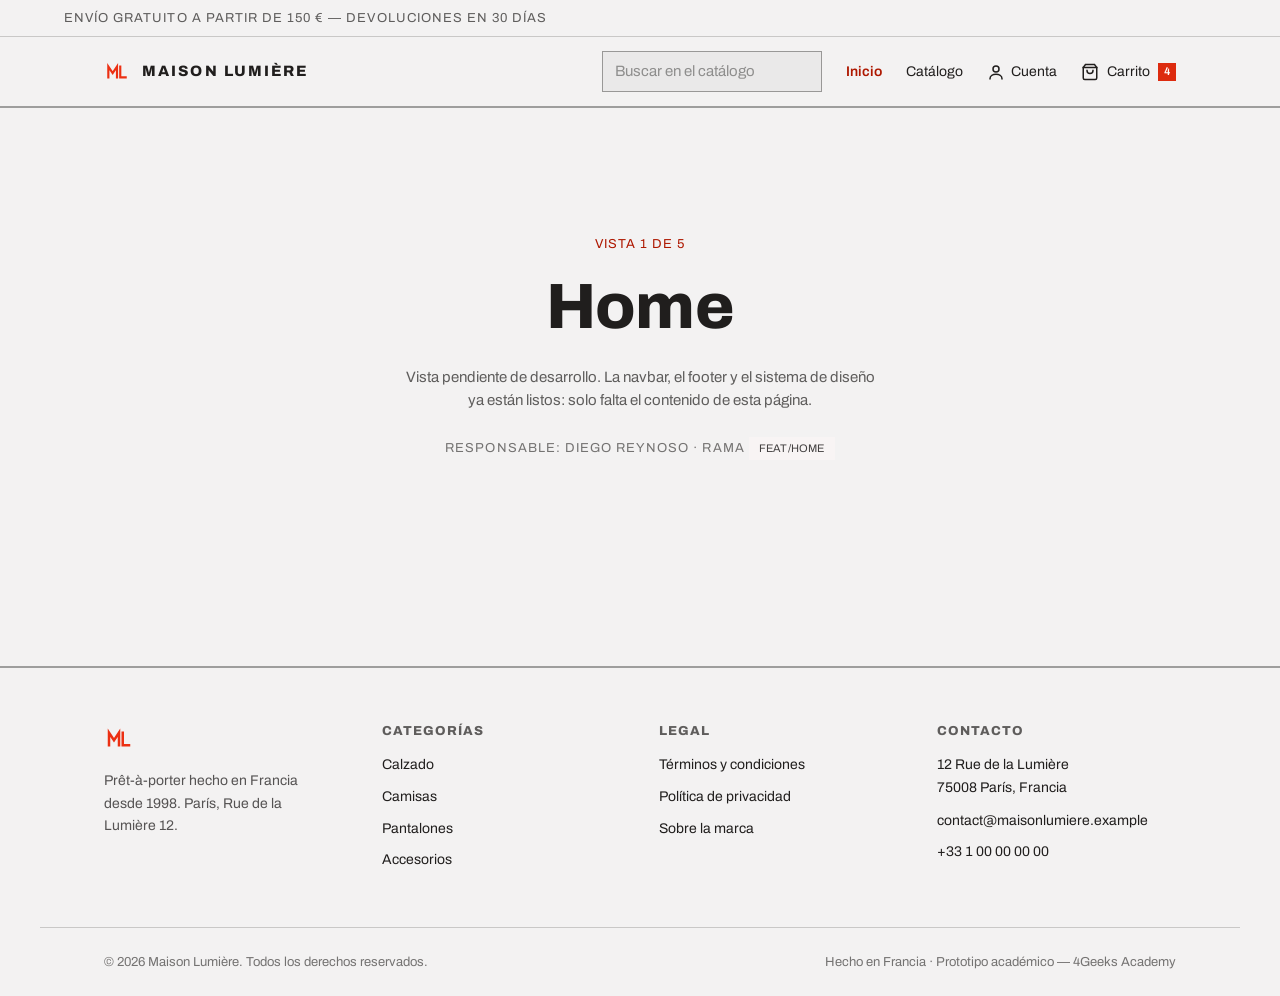
==== index.html @ 215769d7 "feat: estructura de las 5 vistas enlazadas entre si Crea index.html, catalogo.html, producto.html, c" ====
<!doctype html>
<!-- ════════════════════════════════════════════════════════════════════
     VISTA 1 de 5: HOME (index.html) · Maison Lumière
     ────────────────────────────────────────────────────────────────────

     ⚠ ESTADO: PENDIENTE DE CONSTRUIR.
     El <head>, la navbar y el footer ya están listos y son comunes a
     las 5 vistas. El <main> está vacío a propósito: ahí trabaja la
     persona responsable, en su propia rama. Dentro del <main> tienes
     la lista exacta de requisitos y las piezas del sistema de diseño.
     Lo que sigue aquí abajo es la REFERENCIA de lo que debe contener.
     ¿Qué es esta página?
     La portada de la tienda online. Es lo primero que ve el cliente.

     ¿Cómo está construida?
     Solo con HTML semántico y clases de Tailwind CSS (sin JavaScript
     ni frameworks, tal y como exige el encargo). Las clases tipo
     "bg-crudo" o "text-acento" son los colores de marca definidos en
     src/input.css; el resto son utilidades estándar de Tailwind.

     Estructura de la página (de arriba abajo):
       1. Navbar con logo, buscador y menú de cuenta  (requisito)
       2. Hero de campaña de la marca                 (requisito)
       3. Cifras de la maison (banda de confianza)
       4. Las 4 categorías de la tienda
       5. Lista horizontal "Nuevos lanzamientos"      (requisito)
       6. Lista horizontal "Más vendidos"             (requisito)
       7. Bloque editorial sobre el taller
       8. Suscripción a la newsletter
       9. Footer con categorías, legal y contacto     (requisito)

     Este archivo nace de fusionar los prototipos "maison-lumiere"
     (base técnica) y "maison-lumiere-v2" (diseño y fotos).
     ════════════════════════════════════════════════════════════════════ -->
<html lang="es">
<head>
  <meta charset="utf-8">
  <!-- Hace que la página se adapte al ancho de cada pantalla (móvil, tablet…) -->
  <meta name="viewport" content="width=device-width, initial-scale=1">

  <!-- SEO: título y descripción únicos de ESTA página. Es lo que Google
       muestra en sus resultados de búsqueda -->
  <title>Maison Lumière — Moda francesa: prêt-à-porter, calzado y accesorios</title>
  <meta name="description" content="Tienda de Maison Lumière, prêt-à-porter confeccionado en Francia desde 1998: calzado, camisas, pantalones y accesorios. Envío gratuito a partir de 150 €.">

  <!-- Icono de la pestaña del navegador y color de la interfaz en móvil -->
  <link rel="icon" href="assets/img/logo.svg" type="image/svg+xml">
  <meta name="theme-color" content="#f3f2f2">

  <!-- SEO social (Open Graph): cómo se ve la página al compartirla
       en redes sociales o aplicaciones de mensajería -->
  <meta property="og:type" content="website">
  <meta property="og:site_name" content="Maison Lumière">
  <meta property="og:title" content="Maison Lumière — Moda francesa hecha en París">
  <meta property="og:description" content="Prêt-à-porter confeccionado en Francia desde 1998. Calzado, camisas, pantalones y accesorios.">
  <meta property="og:image" content="https://maisonlumiere.example/assets/photos/hero.jpg">
  <meta property="og:locale" content="es_ES">

  <!-- Tipografía "Archivo" desde Google Fonts (la letra de la marca) -->
  <link rel="preconnect" href="https://fonts.googleapis.com">
  <link rel="preconnect" href="https://fonts.gstatic.com" crossorigin>
  <link href="https://fonts.googleapis.com/css2?family=Archivo:wght@400;600;800&display=swap" rel="stylesheet">

  <!-- Hoja de estilos compilada por Tailwind (se genera con build.sh) -->
  <link rel="stylesheet" href="css/styles.css">

  <!-- SEO: datos estructurados del sitio web. Le dicen a Google que
       este sitio tiene un buscador propio (el de la navbar) -->
  <script type="application/ld+json">
  {
    "@context": "https://schema.org",
    "@type": "WebSite",
    "name": "Maison Lumière",
    "url": "https://maisonlumiere.example/",
    "potentialAction": {
      "@type": "SearchAction",
      "target": "https://maisonlumiere.example/catalogo.html?q={search_term_string}",
      "query-input": "required name=search_term_string"
    }
  }
  </script>
</head>

<!-- flex + min-h-screen: si la página fuera corta, el footer se queda
     igualmente pegado abajo -->
<body class="flex min-h-screen flex-col">

<!-- BEGIN navbar (canónico) -->

<!-- Enlace de accesibilidad: invisible salvo que se navegue con la
     tecla Tab; permite saltar directo al contenido principal -->
<a href="#contenido"
   class="sr-only focus:not-sr-only focus:absolute focus:left-2 focus:top-2 focus:z-50 focus:bg-tinta focus:px-4 focus:py-2 focus:text-crudo">
  Saltar al contenido
</a>

<!-- Barra de promoción: mensaje comercial fijo en todas las vistas -->
<p class="border-b border-tinta/20 bg-crudo px-[clamp(20px,5vw,72px)] py-2 text-[13px] uppercase tracking-[0.08em] text-tinta/70">
  Envío gratuito a partir de 150 € — devoluciones en 30 días
</p>

<header class="border-b-2 border-tinta/40 bg-crudo">
  <div class="contenedor flex items-center gap-6 py-3.5">

    <!-- Logo: monograma ML dibujado en SVG + nombre de la marca.
         mr-auto empuja el resto de la barra hacia la derecha -->
    <a href="index.html" class="mr-auto flex items-center gap-3" aria-label="Maison Lumière, ir al inicio">
      <svg width="26" height="26" viewBox="0 0 48 48" aria-hidden="true" fill="none"
           stroke="var(--color-acento)" stroke-width="4" stroke-linecap="square" stroke-linejoin="miter">
        <path d="M8 34 L8 14 L16 26 L24 14 L24 34"/>
        <path d="M30 14 L30 34 L40 34"/>
      </svg>
      <span class="text-[15px] font-extrabold uppercase tracking-[0.14em]">Maison Lumière</span>
    </a>

    <!-- Buscador (visible solo en escritorio; en móvil va dentro del menú) -->
    <form role="search" action="catalogo.html" method="get" class="hidden lg:block">
      <label for="buscador" class="sr-only">Buscar productos</label>
      <input id="buscador" name="q" type="search" placeholder="Buscar en el catálogo" class="campo w-[220px] py-2">
    </form>

    <!-- Navegación principal + menú de cuenta (escritorio) -->
    <nav aria-label="Principal" class="hidden items-center gap-6 text-[14px] lg:flex">
      <a data-nav="inicio" aria-current="page" href="index.html" class="hover:text-acento">Inicio</a>
      <a data-nav="catalogo" href="catalogo.html" class="hover:text-acento">Catálogo</a>
      <a href="#" class="flex items-center gap-1.5 hover:text-acento" title="Tu cuenta (maqueta sin funcionalidad)">
        <svg width="18" height="18" viewBox="0 0 24 24" fill="none" stroke="currentColor" stroke-width="2"
             stroke-linecap="square" aria-hidden="true">
          <circle cx="12" cy="8" r="4"/><path d="M4 21c0-4 4-6 8-6s8 2 8 6"/>
        </svg>
        Cuenta
      </a>
    </nav>

    <!-- Carrito: visible SIEMPRE (móvil y escritorio), con contador
         de artículos. El "4" es el estado de ejemplo del prototipo:
         coincide con las unidades de la vista carrito.html -->
    <a data-nav="carrito" href="carrito.html" class="flex items-center gap-2 text-[14px] hover:text-acento"
       aria-label="Carrito, 4 artículos">
      <svg width="18" height="18" viewBox="0 0 24 24" fill="none" stroke="currentColor" stroke-width="2"
           stroke-linecap="square" stroke-linejoin="miter" aria-hidden="true">
        <path d="M6 2 3 6v14a2 2 0 0 0 2 2h14a2 2 0 0 0 2-2V6l-3-4Z"/>
        <path d="M3 6h18"/>
        <path d="M16 10a4 4 0 0 1-8 0"/>
      </svg>
      <span class="hidden sm:inline">Carrito</span>
      <span aria-hidden="true"
            class="inline-flex h-[18px] min-w-[18px] items-center justify-center bg-acento-fuerte px-1 text-[11px] font-semibold tabular-nums text-white">4</span>
    </a>

    <!-- Menú móvil: <details> abre y cierra el panel sin JavaScript -->
    <details class="relative lg:hidden">
      <summary class="cursor-pointer p-2" aria-label="Abrir menú de navegación">
        <svg width="24" height="24" viewBox="0 0 24 24" fill="none" stroke="currentColor" stroke-width="2"
             stroke-linecap="square" aria-hidden="true">
          <path d="M4 6h16M4 12h16M4 18h16"/>
        </svg>
      </summary>
      <div class="absolute right-0 z-40 mt-3 w-64 border-2 border-tinta/40 bg-crudo p-5 shadow-lg">
        <form role="search" action="catalogo.html" method="get" class="mb-4">
          <label for="buscador-movil" class="sr-only">Buscar productos</label>
          <input id="buscador-movil" name="q" type="search" placeholder="Buscar…" class="campo py-2">
        </form>
        <nav aria-label="Principal (móvil)" class="flex flex-col gap-4 text-[14px]">
          <a data-nav="inicio" aria-current="page" href="index.html" class="hover:text-acento">Inicio</a>
          <a data-nav="catalogo" href="catalogo.html" class="hover:text-acento">Catálogo</a>
          <a data-nav="carrito" href="carrito.html" class="hover:text-acento">Carrito</a>
          <a href="#" class="hover:text-acento">Cuenta</a>
        </nav>
      </div>
    </details>
  </div>
</header>
<!-- END navbar (canónico) -->

  <!-- Contenido principal. El id="contenido" es el destino del enlace
       "Saltar al contenido" de la navbar (accesibilidad) -->
  <main id="contenido" class="flex-1">
    <div class="contenedor">

      <!-- ════════════════════════════════════════════════════════════════
           ZONA DE TRABAJO · VISTA 1 DE 5 — HOME
           ────────────────────────────────────────────────────────────────
           Responsable: Diego Reynoso
           Rama:        feat/home

           CONSTRUYE AQUÍ DENTRO, entre <main> y </main>.
           NO toques nada fuera: el <head>, la navbar y el footer son
           comunes a las 5 vistas y deben quedar idénticos. Si hay que
           cambiarlos, se habla con el grupo y se cambia en las 5 a la vez
           (la referencia está en partials/navbar.html y partials/footer.html).

           Requisitos del cliente que DEBE cumplir esta vista:
           · Barra superior (navbar) con logo, buscador y menú de cuenta  ->  YA PUESTA, no la toques
           · Sección Hero destacando productos especiales o campañas de la marca
           · Listado horizontal de cards de producto: "Nuevos lanzamientos"
           · Listado horizontal de cards de producto: "Más vendidos"
           · Footer con categorías, legal y contacto  ->  YA PUESTO, no lo toques

           Piezas del sistema de diseño listas para usar
           (todas definidas en src/input.css, no hace falta inventarlas):
           · .contenedor         ancho máximo 1200px + márgenes laterales
           · .etiqueta-seccion   la "ceja" roja en mayúsculas de cada bloque
           · .separador          línea divisoria gruesa del diseño
           · .btn + .btn-primario / .btn-secundario / .btn-fantasma
           · .etiqueta-campo + .campo          formularios
           · .segmento + .segmento-opcion      filtros y tallas (sin JS)
           · .etiqueta + .etiqueta-roja / .etiqueta-neutra
           · .foto-bn            foto en blanco y negro (firma de la marca)

           Colores de marca (usables como bg-, text-, border-):
           crudo · superficie · tinta · acento · acento-fuerte
           acento-oscuro · acento-claro · acento-noche · humo · grafito

           Fotos disponibles en assets/photos/:
           alpine · atelier · camisas-cat · cinturon · derby · hero
           lino · mocasin · oxford · vaquero · vendome

           IMPORTANTE — si usas una clase de Tailwind que no estuviera ya
           en el proyecto, no se verá hasta que recompiles el CSS:
               .\build.ps1      (Windows)
               sh build.sh      (Mac / Linux)
           ════════════════════════════════════════════════════════════════ -->
      <section aria-labelledby="titulo-vista" class="py-[clamp(64px,14vh,140px)] text-center">
        <span class="etiqueta-seccion">Vista 1 de 5</span>
        <h1 id="titulo-vista" class="mt-4 text-[clamp(34px,6vw,64px)]">Home</h1>
        <p class="mx-auto mt-6 max-w-[54ch] text-tinta/70">
          Vista pendiente de desarrollo. La navbar, el footer y el sistema de
          diseño ya están listos: solo falta el contenido de esta página.
        </p>
        <p class="mt-6 text-[13px] uppercase tracking-[0.08em] text-tinta/60">
          Responsable: Diego Reynoso · Rama <span class="etiqueta etiqueta-neutra">feat/home</span>
        </p>
      </section>

    </div>
  </main>

<!-- BEGIN footer (canónico) -->
<footer class="mt-20 border-t-2 border-tinta/40 bg-crudo">
  <div class="contenedor grid grid-cols-1 gap-x-[clamp(24px,3vw,48px)] gap-y-10 py-14 sm:grid-cols-2 lg:grid-cols-4">

    <!-- Columna 1: la marca -->
    <div>
      <svg width="30" height="30" viewBox="0 0 48 48" aria-hidden="true" fill="none"
           stroke="var(--color-acento)" stroke-width="4" stroke-linecap="square" stroke-linejoin="miter">
        <path d="M8 34 L8 14 L16 26 L24 14 L24 34"/>
        <path d="M30 14 L30 34 L40 34"/>
      </svg>
      <p class="mt-4 max-w-[26ch] text-[14px] leading-relaxed text-tinta/75">
        Prêt-à-porter hecho en Francia desde 1998. París, Rue de la Lumière 12.
      </p>
    </div>

    <!-- Columna 2: categorías de la tienda (los enlaces llevan a la
         vista catálogo; ?cat= indica la categoría preseleccionada) -->
    <nav aria-label="Categorías" class="flex flex-col gap-2.5">
      <h2 class="mb-1.5 text-[13px] font-extrabold uppercase tracking-[0.08em] text-tinta/70">Categorías</h2>
      <a href="catalogo.html?cat=calzado" class="text-[14px] hover:text-acento">Calzado</a>
      <a href="catalogo.html?cat=camisas" class="text-[14px] hover:text-acento">Camisas</a>
      <a href="catalogo.html?cat=pantalones" class="text-[14px] hover:text-acento">Pantalones</a>
      <a href="catalogo.html?cat=accesorios" class="text-[14px] hover:text-acento">Accesorios</a>
    </nav>

    <!-- Columna 3: enlaces legales (en el prototipo apuntan a "#"
         porque esas páginas aún no forman parte del encargo) -->
    <nav aria-label="Legal" class="flex flex-col gap-2.5">
      <h2 class="mb-1.5 text-[13px] font-extrabold uppercase tracking-[0.08em] text-tinta/70">Legal</h2>
      <a href="#" class="text-[14px] hover:text-acento">Términos y condiciones</a>
      <a href="#" class="text-[14px] hover:text-acento">Política de privacidad</a>
      <a href="#" class="text-[14px] hover:text-acento">Sobre la marca</a>
    </nav>

    <!-- Columna 4: contacto. <address> es la etiqueta HTML pensada
         justo para esto (datos de contacto), buena señal para el SEO -->
    <div class="flex flex-col gap-2.5">
      <h2 class="mb-1.5 text-[13px] font-extrabold uppercase tracking-[0.08em] text-tinta/70">Contacto</h2>
      <address class="flex flex-col gap-2.5 not-italic">
        <p class="text-[14px] leading-relaxed">12 Rue de la Lumière<br>75008 París, Francia</p>
        <a href="mailto:contact@maisonlumiere.example" class="text-[14px] hover:text-acento">contact@maisonlumiere.example</a>
        <a href="tel:+33100000000" class="text-[14px] tabular-nums hover:text-acento">+33 1 00 00 00 00</a>
      </address>
    </div>
  </div>

  <!-- Línea final con el copyright -->
  <div class="contenedor flex flex-col gap-2 border-t border-tinta/20 py-6 text-[13px] text-tinta/60 sm:flex-row sm:justify-between">
    <p>© 2026 Maison Lumière. Todos los derechos reservados.</p>
    <p>Hecho en Francia · Prototipo académico — 4Geeks Academy</p>
  </div>
</footer>

<!-- Datos estructurados Schema.org (SEO): describen la empresa en un
     formato que los buscadores leen directamente. No se ve en pantalla. -->
<script type="application/ld+json">
{
  "@context": "https://schema.org",
  "@type": "Organization",
  "name": "Maison Lumière",
  "url": "https://maisonlumiere.example/",
  "logo": "https://maisonlumiere.example/assets/img/logo.svg",
  "description": "Marca francesa de moda: prêt-à-porter, calzado y accesorios confeccionados en Francia desde 1998.",
  "address": {
    "@type": "PostalAddress",
    "streetAddress": "12 Rue de la Lumière",
    "postalCode": "75008",
    "addressLocality": "París",
    "addressCountry": "FR"
  },
  "contactPoint": {
    "@type": "ContactPoint",
    "telephone": "+33-1-00-00-00-00",
    "contactType": "customer service",
    "email": "contact@maisonlumiere.example"
  }
}
</script>
<!-- END footer (canónico) -->

</body>
</html>
---- css/styles.css ----
/*! tailwindcss v4.3.3 | MIT License | https://tailwindcss.com */
@layer properties{@supports (((-webkit-hyphens:none)) and (not (margin-trim:inline))) or ((-moz-orient:inline) and (not (color:rgb(from red r g b)))){*,:before,:after,::backdrop{--tw-scroll-snap-strictness:proximity;--tw-border-style:solid;--tw-leading:initial;--tw-font-weight:initial;--tw-tracking:initial;--tw-ordinal:initial;--tw-slashed-zero:initial;--tw-numeric-figure:initial;--tw-numeric-spacing:initial;--tw-numeric-fraction:initial;--tw-shadow:0 0 #0000;--tw-shadow-color:initial;--tw-shadow-alpha:100%;--tw-inset-shadow:0 0 #0000;--tw-inset-shadow-color:initial;--tw-inset-shadow-alpha:100%;--tw-ring-color:initial;--tw-ring-shadow:0 0 #0000;--tw-inset-ring-color:initial;--tw-inset-ring-shadow:0 0 #0000;--tw-ring-inset:initial;--tw-ring-offset-width:0px;--tw-ring-offset-color:#fff;--tw-ring-offset-shadow:0 0 #0000;--tw-duration:initial;--tw-outline-style:solid;--tw-blur:initial;--tw-brightness:initial;--tw-contrast:initial;--tw-grayscale:initial;--tw-hue-rotate:initial;--tw-invert:initial;--tw-opacity:initial;--tw-saturate:initial;--tw-sepia:initial;--tw-drop-shadow:initial;--tw-drop-shadow-color:initial;--tw-drop-shadow-alpha:100%;--tw-drop-shadow-size:initial}}}@layer theme{:root,:host{--font-sans:"Archivo", system-ui, -apple-system, "Segoe UI", Roboto, Helvetica, Arial, sans-serif;--font-mono:ui-monospace, SFMono-Regular, Menlo, Monaco, Consolas, "Liberation Mono", "Courier New", monospace;--color-white:#fff;--spacing:.25rem;--font-weight-semibold:600;--font-weight-extrabold:800;--leading-tight:1.25;--leading-snug:1.375;--leading-relaxed:1.625;--default-transition-duration:.15s;--default-transition-timing-function:cubic-bezier(.4, 0, .2, 1);--default-font-family:var(--font-sans);--default-mono-font-family:var(--font-mono);--color-crudo:#f3f2f2;--color-superficie:#eae9e9;--color-tinta:#201e1d;--color-acento:#ec3013;--color-acento-fuerte:#dd2b0f;--color-acento-oscuro:#ae1800;--color-acento-claro:#fff2ef;--color-acento-noche:#7c1405;--color-humo:#f8f4f4;--color-grafito:#444141}}@layer base{*,:after,:before,::backdrop{box-sizing:border-box;border:0 solid;margin:0;padding:0}::file-selector-button{box-sizing:border-box;border:0 solid;margin:0;padding:0}html,:host{-webkit-text-size-adjust:100%;tab-size:4;line-height:1.5;font-family:var(--default-font-family,-apple-system, BlinkMacSystemFont, "Segoe UI", Roboto, "Helvetica Neue", "Noto Sans", Arial, sans-serif, "Apple Color Emoji", "Segoe UI Emoji", "Segoe UI Symbol", "Noto Color Emoji");font-feature-settings:var(--default-font-feature-settings,normal);font-variation-settings:var(--default-font-variation-settings,normal);-webkit-tap-highlight-color:transparent}hr{height:0;color:inherit;border-top-width:1px}abbr:where([title]){-webkit-text-decoration:underline dotted;text-decoration:underline dotted}h1,h2,h3,h4,h5,h6{font-size:inherit;font-weight:inherit}a{color:inherit;-webkit-text-decoration:inherit;-webkit-text-decoration:inherit;-webkit-text-decoration:inherit;text-decoration:inherit}b,strong{font-weight:bolder}code,kbd,samp,pre{font-family:var(--default-mono-font-family,ui-monospace, SFMono-Regular, Menlo, Monaco, Consolas, "Liberation Mono", "Courier New", monospace);font-feature-settings:var(--default-mono-font-feature-settings,normal);font-variation-settings:var(--default-mono-font-variation-settings,normal);font-size:1em}small{font-size:80%}sub,sup{vertical-align:baseline;font-size:75%;line-height:0;position:relative}sub{bottom:-.25em}sup{top:-.5em}table{text-indent:0;border-color:inherit;border-collapse:collapse}:-moz-focusring:where(:not(iframe)){outline:auto}progress{vertical-align:baseline}summary{display:list-item}ol,ul,menu{list-style:none}img,svg,video,canvas,audio,iframe,embed,object{vertical-align:middle;display:block}img,video{max-width:100%;height:auto}button,input,select,optgroup,textarea{font:inherit;font-feature-settings:inherit;font-variation-settings:inherit;letter-spacing:inherit;color:inherit;opacity:1;background-color:#0000;border-radius:0}::file-selector-button{font:inherit;font-feature-settings:inherit;font-variation-settings:inherit;letter-spacing:inherit;color:inherit;opacity:1;background-color:#0000;border-radius:0}:where(select:is([multiple],[size])) optgroup{font-weight:bolder}:where(select:is([multiple],[size])) optgroup option{padding-inline-start:20px}::file-selector-button{margin-inline-end:4px}::placeholder{opacity:1}@supports (not ((-webkit-appearance:-apple-pay-button))) or (contain-intrinsic-size:1px){::placeholder{color:currentColor}@supports (color:color-mix(in lab, red, red)){::placeholder{color:color-mix(in oklab, currentcolor 50%, transparent)}}}textarea{resize:vertical}::-webkit-search-decoration{-webkit-appearance:none}::-webkit-date-and-time-value{min-height:1lh;text-align:inherit}::-webkit-datetime-edit{display:inline-flex}::-webkit-datetime-edit-fields-wrapper{padding:0}::-webkit-datetime-edit{padding-block:0}::-webkit-datetime-edit-year-field{padding-block:0}::-webkit-datetime-edit-month-field{padding-block:0}::-webkit-datetime-edit-day-field{padding-block:0}::-webkit-datetime-edit-hour-field{padding-block:0}::-webkit-datetime-edit-minute-field{padding-block:0}::-webkit-datetime-edit-second-field{padding-block:0}::-webkit-datetime-edit-millisecond-field{padding-block:0}::-webkit-datetime-edit-meridiem-field{padding-block:0}::-webkit-calendar-picker-indicator{line-height:1}:-moz-ui-invalid{box-shadow:none}button,input:where([type=button],[type=reset],[type=submit]){appearance:button}::file-selector-button{appearance:button}::-webkit-inner-spin-button{height:auto}::-webkit-outer-spin-button{height:auto}[hidden]:where(:not([hidden=until-found])){display:none!important}html{-webkit-text-size-adjust:100%;scroll-behavior:smooth}body{background-color:var(--color-crudo);font-family:var(--font-sans);--tw-leading:1.55;color:var(--color-tinta);-webkit-font-smoothing:antialiased;-moz-osx-font-smoothing:grayscale;font-size:15px;line-height:1.55}h1,h2,h3,h4{--tw-leading:1.12;--tw-font-weight:var(--font-weight-extrabold);line-height:1.12;font-weight:var(--font-weight-extrabold);--tw-tracking:-.015em;letter-spacing:-.015em}h1,h2{text-wrap:balance}p,li{text-wrap:pretty}:focus-visible{outline-style:var(--tw-outline-style);outline-offset:2px;outline-width:2px;outline-color:var(--color-acento)}::selection{background:#ec30134d}a[aria-current=page]{--tw-font-weight:var(--font-weight-semibold);font-weight:var(--font-weight-semibold);color:var(--color-acento-oscuro)}summary::-webkit-details-marker{display:none}summary{list-style:none}}@layer components{.contenedor{width:100%;max-width:1200px;margin-inline:auto;padding-inline:clamp(20px,5vw,72px)}.etiqueta-seccion{--tw-tracking:.08em;letter-spacing:.08em;color:var(--color-acento-oscuro);text-transform:uppercase;font-size:13px;display:block}.separador{border-style:var(--tw-border-style);background-color:#201e1d66;border-width:0;height:2px}@supports (color:color-mix(in lab, red, red)){.separador{background-color:color-mix(in oklab, var(--color-tinta) 40%, transparent)}}.btn{cursor:pointer;justify-content:center;align-items:center;gap:calc(var(--spacing) * 2);padding-inline:calc(var(--spacing) * 5);padding-block:calc(var(--spacing) * 3);--tw-leading:var(--leading-tight);font-size:15px;line-height:var(--leading-tight);--tw-font-weight:var(--font-weight-extrabold);font-weight:var(--font-weight-extrabold);transition-property:color,background-color,border-color,outline-color,text-decoration-color,fill,stroke,--tw-gradient-from,--tw-gradient-via,--tw-gradient-to;transition-timing-function:var(--tw-ease,var(--default-transition-timing-function));transition-duration:var(--tw-duration,var(--default-transition-duration));display:inline-flex}.btn-primario{background-color:var(--color-acento-fuerte);color:var(--color-white)}@media (hover:hover){.btn-primario:hover{background-color:var(--color-acento-oscuro)}}.btn-secundario{border-style:var(--tw-border-style);border-width:1px;border-color:#201e1d66}@supports (color:color-mix(in lab, red, red)){.btn-secundario{border-color:color-mix(in oklab, var(--color-tinta) 40%, transparent)}}.btn-secundario{color:var(--color-tinta)}@media (hover:hover){.btn-secundario:hover{background-color:#201e1d0d}@supports (color:color-mix(in lab, red, red)){.btn-secundario:hover{background-color:color-mix(in oklab, var(--color-tinta) 5%, transparent)}}}.btn-fantasma{padding-inline:calc(var(--spacing) * 2);color:var(--color-acento-oscuro)}@media (hover:hover){.btn-fantasma:hover{background-color:#ec30131a}@supports (color:color-mix(in lab, red, red)){.btn-fantasma:hover{background-color:color-mix(in oklab, var(--color-acento) 10%, transparent)}}}.etiqueta-campo{margin-bottom:calc(var(--spacing) * 1.5);color:#201e1db3;font-size:13px;display:block}@supports (color:color-mix(in lab, red, red)){.etiqueta-campo{color:color-mix(in oklab, var(--color-tinta) 70%, transparent)}}.campo{border-style:var(--tw-border-style);border-width:1px;border-color:#201e1d66;width:100%}@supports (color:color-mix(in lab, red, red)){.campo{border-color:color-mix(in oklab, var(--color-tinta) 40%, transparent)}}.campo{background-color:var(--color-superficie);padding-inline:calc(var(--spacing) * 3);padding-block:calc(var(--spacing) * 2.5);color:var(--color-tinta);font-size:15px}.campo::placeholder{color:#201e1d73}@supports (color:color-mix(in lab, red, red)){.campo::placeholder{color:color-mix(in oklab, var(--color-tinta) 45%, transparent)}}@media (hover:hover){.campo:hover{border-color:#201e1d99}@supports (color:color-mix(in lab, red, red)){.campo:hover{border-color:color-mix(in oklab, var(--color-tinta) 60%, transparent)}}}.campo:focus{border-color:var(--color-acento);--tw-outline-style:none;outline-style:none}.campo:focus-visible{outline-style:var(--tw-outline-style);outline-width:2px;outline-color:var(--color-acento)}.segmento{border-style:var(--tw-border-style);border-width:1px;border-color:#201e1d66;flex-wrap:wrap;display:inline-flex}@supports (color:color-mix(in lab, red, red)){.segmento{border-color:color-mix(in oklab, var(--color-tinta) 40%, transparent)}}.segmento-opcion{cursor:pointer;justify-content:center;align-items:center;gap:calc(var(--spacing) * 1.5);padding-inline:calc(var(--spacing) * 3);padding-block:calc(var(--spacing) * 2);font-size:13px;display:inline-flex}.segmento-opcion+.segmento-opcion{border-left:1px solid #201e1d66}.segmento-opcion:has(input:checked){background-color:var(--color-acento-fuerte);color:var(--color-white)}.segmento-opcion:not(:has(input:checked)):hover{background-color:#201e1d0d}@supports (color:color-mix(in lab, red, red)){.segmento-opcion:not(:has(input:checked)):hover{background-color:color-mix(in oklab, var(--color-tinta) 5%, transparent)}}.segmento-opcion:has(input:focus-visible){outline-style:var(--tw-outline-style);outline-offset:calc(2px * -1);outline-width:2px;outline-color:var(--color-acento)}.segmento-opcion input{pointer-events:none;opacity:0;width:0;height:0;position:absolute}.etiqueta{padding-inline:calc(var(--spacing) * 2.5);--tw-tracking:.02em;letter-spacing:.02em;white-space:nowrap;align-items:center;padding-block:3px;font-size:11px;display:inline-flex}.etiqueta-roja{background-color:var(--color-acento-claro);color:var(--color-acento-noche)}.etiqueta-neutra{background-color:var(--color-humo);color:var(--color-grafito)}.foto-bn{object-fit:cover;--tw-contrast:contrast(1.08);--tw-grayscale:grayscale(100%);width:100%;height:100%;filter:var(--tw-blur,) var(--tw-brightness,) var(--tw-contrast,) var(--tw-grayscale,) var(--tw-hue-rotate,) var(--tw-invert,) var(--tw-saturate,) var(--tw-sepia,) var(--tw-drop-shadow,)}}@layer utilities{.invisible{visibility:hidden}.visible{visibility:visible}.sr-only{clip-path:inset(50%);white-space:nowrap;border-width:0;width:1px;height:1px;margin:-1px;padding:0;position:absolute;overflow:hidden}.absolute{position:absolute}.relative{position:relative}.right-0{right:0}.z-40{z-index:40}.mx-auto{margin-inline:auto}.my-6{margin-block:calc(var(--spacing) * 6)}.mt-2{margin-top:calc(var(--spacing) * 2)}.mt-3{margin-top:calc(var(--spacing) * 3)}.mt-3\.5{margin-top:calc(var(--spacing) * 3.5)}.mt-4{margin-top:calc(var(--spacing) * 4)}.mt-5{margin-top:calc(var(--spacing) * 5)}.mt-6{margin-top:calc(var(--spacing) * 6)}.mt-8{margin-top:calc(var(--spacing) * 8)}.mt-10{margin-top:calc(var(--spacing) * 10)}.mt-12{margin-top:calc(var(--spacing) * 12)}.mt-20{margin-top:calc(var(--spacing) * 20)}.mr-auto{margin-right:auto}.mb-1\.5{margin-bottom:calc(var(--spacing) * 1.5)}.mb-3\.5{margin-bottom:calc(var(--spacing) * 3.5)}.mb-4{margin-bottom:calc(var(--spacing) * 4)}.mb-9{margin-bottom:calc(var(--spacing) * 9)}.mb-10{margin-bottom:calc(var(--spacing) * 10)}.mb-12{margin-bottom:calc(var(--spacing) * 12)}.ml-\[-0\.04em\]{margin-left:-.04em}.ml-\[-0\.05em\]{margin-left:-.05em}.ml-auto{margin-left:auto}.block{display:block}.flex{display:flex}.grid{display:grid}.hidden{display:none}.inline-flex{display:inline-flex}.aspect-\[3\/2\]{aspect-ratio:3/2}.aspect-\[3\/4\]{aspect-ratio:3/4}.aspect-\[4\/5\]{aspect-ratio:4/5}.aspect-square{aspect-ratio:1}.h-9{height:calc(var(--spacing) * 9)}.h-12{height:calc(var(--spacing) * 12)}.h-\[18px\]{height:18px}.h-\[46px\]{height:46px}.h-\[100px\]{height:100px}.min-h-screen{min-height:100vh}.w-9{width:calc(var(--spacing) * 9)}.w-24{width:calc(var(--spacing) * 24)}.w-40{width:calc(var(--spacing) * 40)}.w-64{width:calc(var(--spacing) * 64)}.w-\[70px\]{width:70px}.w-\[72\%\]{width:72%}.w-\[76px\]{width:76px}.w-\[220px\]{width:220px}.w-full{width:100%}.max-w-\[26ch\]{max-width:26ch}.max-w-\[48ch\]{max-width:48ch}.max-w-\[52ch\]{max-width:52ch}.max-w-\[54ch\]{max-width:54ch}.max-w-\[56ch\]{max-width:56ch}.max-w-\[320px\]{max-width:320px}.max-w-\[420px\]{max-width:420px}.max-w-\[460px\]{max-width:460px}.min-w-0{min-width:0}.min-w-11{min-width:calc(var(--spacing) * 11)}.min-w-\[18px\]{min-width:18px}.min-w-\[88px\]{min-width:88px}.min-w-\[180px\]{min-width:180px}.flex-1{flex:1}.flex-\[1_1_200px\]{flex:200px}.flex-\[1_1_300px\]{flex:300px}.flex-\[1_1_340px\]{flex:340px}.flex-\[1_1_480px\]{flex:480px}.flex-\[999_1_460px\]{flex:999 460px}.shrink-0{flex-shrink:0}.cursor-pointer{cursor:pointer}.snap-x{scroll-snap-type:x var(--tw-scroll-snap-strictness)}.snap-mandatory{--tw-scroll-snap-strictness:mandatory}.snap-start{scroll-snap-align:start}.grid-cols-1{grid-template-columns:repeat(1,minmax(0,1fr))}.grid-cols-2{grid-template-columns:repeat(2,minmax(0,1fr))}.grid-cols-\[120px_1fr\]{grid-template-columns:120px 1fr}.flex-col{flex-direction:column}.flex-wrap{flex-wrap:wrap}.items-baseline{align-items:baseline}.items-center{align-items:center}.items-end{align-items:flex-end}.items-start{align-items:flex-start}.justify-between{justify-content:space-between}.justify-center{justify-content:center}.gap-1{gap:var(--spacing)}.gap-1\.5{gap:calc(var(--spacing) * 1.5)}.gap-2{gap:calc(var(--spacing) * 2)}.gap-2\.5{gap:calc(var(--spacing) * 2.5)}.gap-3{gap:calc(var(--spacing) * 3)}.gap-4{gap:calc(var(--spacing) * 4)}.gap-5{gap:calc(var(--spacing) * 5)}.gap-6{gap:calc(var(--spacing) * 6)}.gap-x-5{column-gap:calc(var(--spacing) * 5)}.gap-x-8{column-gap:calc(var(--spacing) * 8)}.gap-x-\[clamp\(20px\,2\.5vw\,32px\)\]{column-gap:clamp(20px,2.5vw,32px)}.gap-x-\[clamp\(24px\,3vw\,48px\)\]{column-gap:clamp(24px,3vw,48px)}.gap-x-\[clamp\(32px\,4vw\,72px\)\]{column-gap:clamp(32px,4vw,72px)}.gap-x-\[clamp\(32px\,5vw\,80px\)\]{column-gap:clamp(32px,5vw,80px)}.gap-x-\[clamp\(32px\,5vw\,96px\)\]{column-gap:clamp(32px,5vw,96px)}.gap-y-4{row-gap:calc(var(--spacing) * 4)}.gap-y-5{row-gap:calc(var(--spacing) * 5)}.gap-y-8{row-gap:calc(var(--spacing) * 8)}.gap-y-10{row-gap:calc(var(--spacing) * 10)}.gap-y-12{row-gap:calc(var(--spacing) * 12)}.gap-y-14{row-gap:calc(var(--spacing) * 14)}.overflow-hidden{overflow:hidden}.overflow-x-auto{overflow-x:auto}.border-2{border-style:var(--tw-border-style);border-width:2px}.border-y{border-block-style:var(--tw-border-style);border-block-width:1px}.border-y-2{border-block-style:var(--tw-border-style);border-block-width:2px}.border-t{border-top-style:var(--tw-border-style);border-top-width:1px}.border-t-2{border-top-style:var(--tw-border-style);border-top-width:2px}.border-t-4{border-top-style:var(--tw-border-style);border-top-width:4px}.border-b{border-bottom-style:var(--tw-border-style);border-bottom-width:1px}.border-b-2{border-bottom-style:var(--tw-border-style);border-bottom-width:2px}.border-acento{border-color:var(--color-acento)}.border-tinta\/20{border-color:#201e1d33}@supports (color:color-mix(in lab, red, red)){.border-tinta\/20{border-color:color-mix(in oklab, var(--color-tinta) 20%, transparent)}}.border-tinta\/40{border-color:#201e1d66}@supports (color:color-mix(in lab, red, red)){.border-tinta\/40{border-color:color-mix(in oklab, var(--color-tinta) 40%, transparent)}}.border-white{border-color:var(--color-white)}.border-b-tinta\/40{border-bottom-color:#201e1d66}@supports (color:color-mix(in lab, red, red)){.border-b-tinta\/40{border-bottom-color:color-mix(in oklab, var(--color-tinta) 40%, transparent)}}.bg-acento-claro{background-color:var(--color-acento-claro)}.bg-acento-fuerte{background-color:var(--color-acento-fuerte)}.bg-crudo{background-color:var(--color-crudo)}.bg-superficie{background-color:var(--color-superficie)}.bg-white\/95{background-color:#fffffff2}@supports (color:color-mix(in lab, red, red)){.bg-white\/95{background-color:color-mix(in oklab, var(--color-white) 95%, transparent)}}.object-left{object-position:left}.object-left-bottom{object-position:left bottom}.object-left-top{object-position:left top}.p-0{padding:0}.p-2{padding:calc(var(--spacing) * 2)}.p-5{padding:calc(var(--spacing) * 5)}.p-7{padding:calc(var(--spacing) * 7)}.px-1{padding-inline:var(--spacing)}.px-3{padding-inline:calc(var(--spacing) * 3)}.px-7{padding-inline:calc(var(--spacing) * 7)}.px-\[clamp\(20px\,5vw\,72px\)\]{padding-inline:clamp(20px,5vw,72px)}.py-2{padding-block:calc(var(--spacing) * 2)}.py-2\.5{padding-block:calc(var(--spacing) * 2.5)}.py-3\.5{padding-block:calc(var(--spacing) * 3.5)}.py-4{padding-block:calc(var(--spacing) * 4)}.py-5{padding-block:calc(var(--spacing) * 5)}.py-6{padding-block:calc(var(--spacing) * 6)}.py-10{padding-block:calc(var(--spacing) * 10)}.py-14{padding-block:calc(var(--spacing) * 14)}.py-16{padding-block:calc(var(--spacing) * 16)}.py-20{padding-block:calc(var(--spacing) * 20)}.py-\[clamp\(64px\,14vh\,140px\)\]{padding-block:clamp(64px,14vh,140px)}.pt-2{padding-top:calc(var(--spacing) * 2)}.pt-2\.5{padding-top:calc(var(--spacing) * 2.5)}.pt-3{padding-top:calc(var(--spacing) * 3)}.pt-3\.5{padding-top:calc(var(--spacing) * 3.5)}.pt-6{padding-top:calc(var(--spacing) * 6)}.pt-10{padding-top:calc(var(--spacing) * 10)}.pt-14{padding-top:calc(var(--spacing) * 14)}.pt-\[clamp\(48px\,8vh\,96px\)\]{padding-top:clamp(48px,8vh,96px)}.pb-4{padding-bottom:calc(var(--spacing) * 4)}.pb-5{padding-bottom:calc(var(--spacing) * 5)}.pb-8{padding-bottom:calc(var(--spacing) * 8)}.pb-16{padding-bottom:calc(var(--spacing) * 16)}.pb-20{padding-bottom:calc(var(--spacing) * 20)}.text-center{text-align:center}.text-right{text-align:right}.text-\[11px\]{font-size:11px}.text-\[12px\]{font-size:12px}.text-\[13px\]{font-size:13px}.text-\[14px\]{font-size:14px}.text-\[15\.5px\]{font-size:15.5px}.text-\[15px\]{font-size:15px}.text-\[16px\]{font-size:16px}.text-\[17px\]{font-size:17px}.text-\[20px\]{font-size:20px}.text-\[24px\]{font-size:24px}.text-\[26px\]{font-size:26px}.text-\[clamp\(24px\,2\.6vw\,34px\)\]{font-size:clamp(24px,2.6vw,34px)}.text-\[clamp\(28px\,3vw\,40px\)\]{font-size:clamp(28px,3vw,40px)}.text-\[clamp\(30px\,3\.4vw\,46px\)\]{font-size:clamp(30px,3.4vw,46px)}.text-\[clamp\(34px\,3\.4vw\,48px\)\]{font-size:clamp(34px,3.4vw,48px)}.text-\[clamp\(34px\,4\.2vw\,56px\)\]{font-size:clamp(34px,4.2vw,56px)}.text-\[clamp\(34px\,6vw\,64px\)\]{font-size:clamp(34px,6vw,64px)}.text-\[clamp\(36px\,4\.4vw\,64px\)\]{font-size:clamp(36px,4.4vw,64px)}.text-\[clamp\(42px\,5\.6vw\,80px\)\]{font-size:clamp(42px,5.6vw,80px)}.leading-\[1\.1\]{--tw-leading:1.1;line-height:1.1}.leading-\[1\.06\]{--tw-leading:1.06;line-height:1.06}.leading-\[1\.08\]{--tw-leading:1.08;line-height:1.08}.leading-\[1\.15\]{--tw-leading:1.15;line-height:1.15}.leading-\[1\.65\]{--tw-leading:1.65;line-height:1.65}.leading-\[1\.75\]{--tw-leading:1.75;line-height:1.75}.leading-relaxed{--tw-leading:var(--leading-relaxed);line-height:var(--leading-relaxed)}.leading-snug{--tw-leading:var(--leading-snug);line-height:var(--leading-snug)}.leading-tight{--tw-leading:var(--leading-tight);line-height:var(--leading-tight)}.font-extrabold{--tw-font-weight:var(--font-weight-extrabold);font-weight:var(--font-weight-extrabold)}.font-semibold{--tw-font-weight:var(--font-weight-semibold);font-weight:var(--font-weight-semibold)}.tracking-\[-0\.02em\]{--tw-tracking:-.02em;letter-spacing:-.02em}.tracking-\[-0\.015em\]{--tw-tracking:-.015em;letter-spacing:-.015em}.tracking-\[0\.08em\]{--tw-tracking:.08em;letter-spacing:.08em}.tracking-\[0\.14em\]{--tw-tracking:.14em;letter-spacing:.14em}.whitespace-nowrap{white-space:nowrap}.text-acento{color:var(--color-acento)}.text-acento-noche{color:var(--color-acento-noche)}.text-acento-oscuro{color:var(--color-acento-oscuro)}.text-tinta{color:var(--color-tinta)}.text-tinta\/60{color:#201e1d99}@supports (color:color-mix(in lab, red, red)){.text-tinta\/60{color:color-mix(in oklab, var(--color-tinta) 60%, transparent)}}.text-tinta\/70{color:#201e1db3}@supports (color:color-mix(in lab, red, red)){.text-tinta\/70{color:color-mix(in oklab, var(--color-tinta) 70%, transparent)}}.text-tinta\/75{color:#201e1dbf}@supports (color:color-mix(in lab, red, red)){.text-tinta\/75{color:color-mix(in oklab, var(--color-tinta) 75%, transparent)}}.text-tinta\/80{color:#201e1dcc}@supports (color:color-mix(in lab, red, red)){.text-tinta\/80{color:color-mix(in oklab, var(--color-tinta) 80%, transparent)}}.text-tinta\/85{color:#201e1dd9}@supports (color:color-mix(in lab, red, red)){.text-tinta\/85{color:color-mix(in oklab, var(--color-tinta) 85%, transparent)}}.text-white{color:var(--color-white)}.text-white\/85{color:#ffffffd9}@supports (color:color-mix(in lab, red, red)){.text-white\/85{color:color-mix(in oklab, var(--color-white) 85%, transparent)}}.uppercase{text-transform:uppercase}.not-italic{font-style:normal}.tabular-nums{--tw-numeric-spacing:tabular-nums;font-variant-numeric:var(--tw-ordinal,) var(--tw-slashed-zero,) var(--tw-numeric-figure,) var(--tw-numeric-spacing,) var(--tw-numeric-fraction,)}.shadow-lg{--tw-shadow:0 10px 15px -3px var(--tw-shadow-color,#0000001a), 0 4px 6px -4px var(--tw-shadow-color,#0000001a);box-shadow:var(--tw-inset-shadow), var(--tw-inset-ring-shadow), var(--tw-ring-offset-shadow), var(--tw-ring-shadow), var(--tw-shadow)}.transition-transform{transition-property:transform,translate,scale,rotate;transition-timing-function:var(--tw-ease,var(--default-transition-timing-function));transition-duration:var(--tw-duration,var(--default-transition-duration))}.duration-500{--tw-duration:.5s;transition-duration:.5s}@media (hover:hover){.group-hover\:scale-\[1\.03\]:is(:where(.group):hover *){scale:1.03}.group-hover\:text-acento:is(:where(.group):hover *){color:var(--color-acento)}.hover\:bg-white:hover{background-color:var(--color-white)}.hover\:text-acento:hover{color:var(--color-acento)}.hover\:text-acento-oscuro:hover{color:var(--color-acento-oscuro)}}.focus\:not-sr-only:focus{clip-path:none;white-space:normal;width:auto;height:auto;margin:0;padding:0;position:static;overflow:visible}.focus\:absolute:focus{position:absolute}.focus\:top-2:focus{top:calc(var(--spacing) * 2)}.focus\:left-2:focus{left:calc(var(--spacing) * 2)}.focus\:z-50:focus{z-index:50}.focus\:bg-tinta:focus{background-color:var(--color-tinta)}.focus\:px-4:focus{padding-inline:calc(var(--spacing) * 4)}.focus\:py-2:focus{padding-block:calc(var(--spacing) * 2)}.focus\:text-crudo:focus{color:var(--color-crudo)}@media (min-width:40rem){.sm\:col-span-2{grid-column:span 2/span 2}.sm\:inline{display:inline}.sm\:w-\[46\%\]{width:46%}.sm\:grid-cols-2{grid-template-columns:repeat(2,minmax(0,1fr))}.sm\:grid-cols-3{grid-template-columns:repeat(3,minmax(0,1fr))}.sm\:grid-cols-\[140px_1fr\]{grid-template-columns:140px 1fr}.sm\:flex-row{flex-direction:row}.sm\:justify-between{justify-content:space-between}}@media (min-width:48rem){.md\:w-\[31\%\]{width:31%}.md\:grid-cols-2{grid-template-columns:repeat(2,minmax(0,1fr))}.md\:grid-cols-3{grid-template-columns:repeat(3,minmax(0,1fr))}}@media (min-width:64rem){.lg\:sticky{position:sticky}.lg\:top-6{top:calc(var(--spacing) * 6)}.lg\:block{display:block}.lg\:flex{display:flex}.lg\:grid{display:grid}.lg\:hidden{display:none}.lg\:w-auto{width:auto}.lg\:grid-cols-4{grid-template-columns:repeat(4,minmax(0,1fr))}.lg\:overflow-visible{overflow:visible}.lg\:pb-0{padding-bottom:0}}}@property --tw-scroll-snap-strictness{syntax:"*";inherits:false;initial-value:proximity}@property --tw-border-style{syntax:"*";inherits:false;initial-value:solid}@property --tw-leading{syntax:"*";inherits:false}@property --tw-font-weight{syntax:"*";inherits:false}@property --tw-tracking{syntax:"*";inherits:false}@property --tw-ordinal{syntax:"*";inherits:false}@property --tw-slashed-zero{syntax:"*";inherits:false}@property --tw-numeric-figure{syntax:"*";inherits:false}@property --tw-numeric-spacing{syntax:"*";inherits:false}@property --tw-numeric-fraction{syntax:"*";inherits:false}@property --tw-shadow{syntax:"*";inherits:false;initial-value:0 0 #0000}@property --tw-shadow-color{syntax:"*";inherits:false}@property --tw-shadow-alpha{syntax:"<percentage>";inherits:false;initial-value:100%}@property --tw-inset-shadow{syntax:"*";inherits:false;initial-value:0 0 #0000}@property --tw-inset-shadow-color{syntax:"*";inherits:false}@property --tw-inset-shadow-alpha{syntax:"<percentage>";inherits:false;initial-value:100%}@property --tw-ring-color{syntax:"*";inherits:false}@property --tw-ring-shadow{syntax:"*";inherits:false;initial-value:0 0 #0000}@property --tw-inset-ring-color{syntax:"*";inherits:false}@property --tw-inset-ring-shadow{syntax:"*";inherits:false;initial-value:0 0 #0000}@property --tw-ring-inset{syntax:"*";inherits:false}@property --tw-ring-offset-width{syntax:"<length>";inherits:false;initial-value:0}@property --tw-ring-offset-color{syntax:"*";inherits:false;initial-value:#fff}@property --tw-ring-offset-shadow{syntax:"*";inherits:false;initial-value:0 0 #0000}@property --tw-duration{syntax:"*";inherits:false}@property --tw-outline-style{syntax:"*";inherits:false;initial-value:solid}@property --tw-blur{syntax:"*";inherits:false}@property --tw-brightness{syntax:"*";inherits:false}@property --tw-contrast{syntax:"*";inherits:false}@property --tw-grayscale{syntax:"*";inherits:false}@property --tw-hue-rotate{syntax:"*";inherits:false}@property --tw-invert{syntax:"*";inherits:false}@property --tw-opacity{syntax:"*";inherits:false}@property --tw-saturate{syntax:"*";inherits:false}@property --tw-sepia{syntax:"*";inherits:false}@property --tw-drop-shadow{syntax:"*";inherits:false}@property --tw-drop-shadow-color{syntax:"*";inherits:false}@property --tw-drop-shadow-alpha{syntax:"<percentage>";inherits:false;initial-value:100%}@property --tw-drop-shadow-size{syntax:"*";inherits:false}
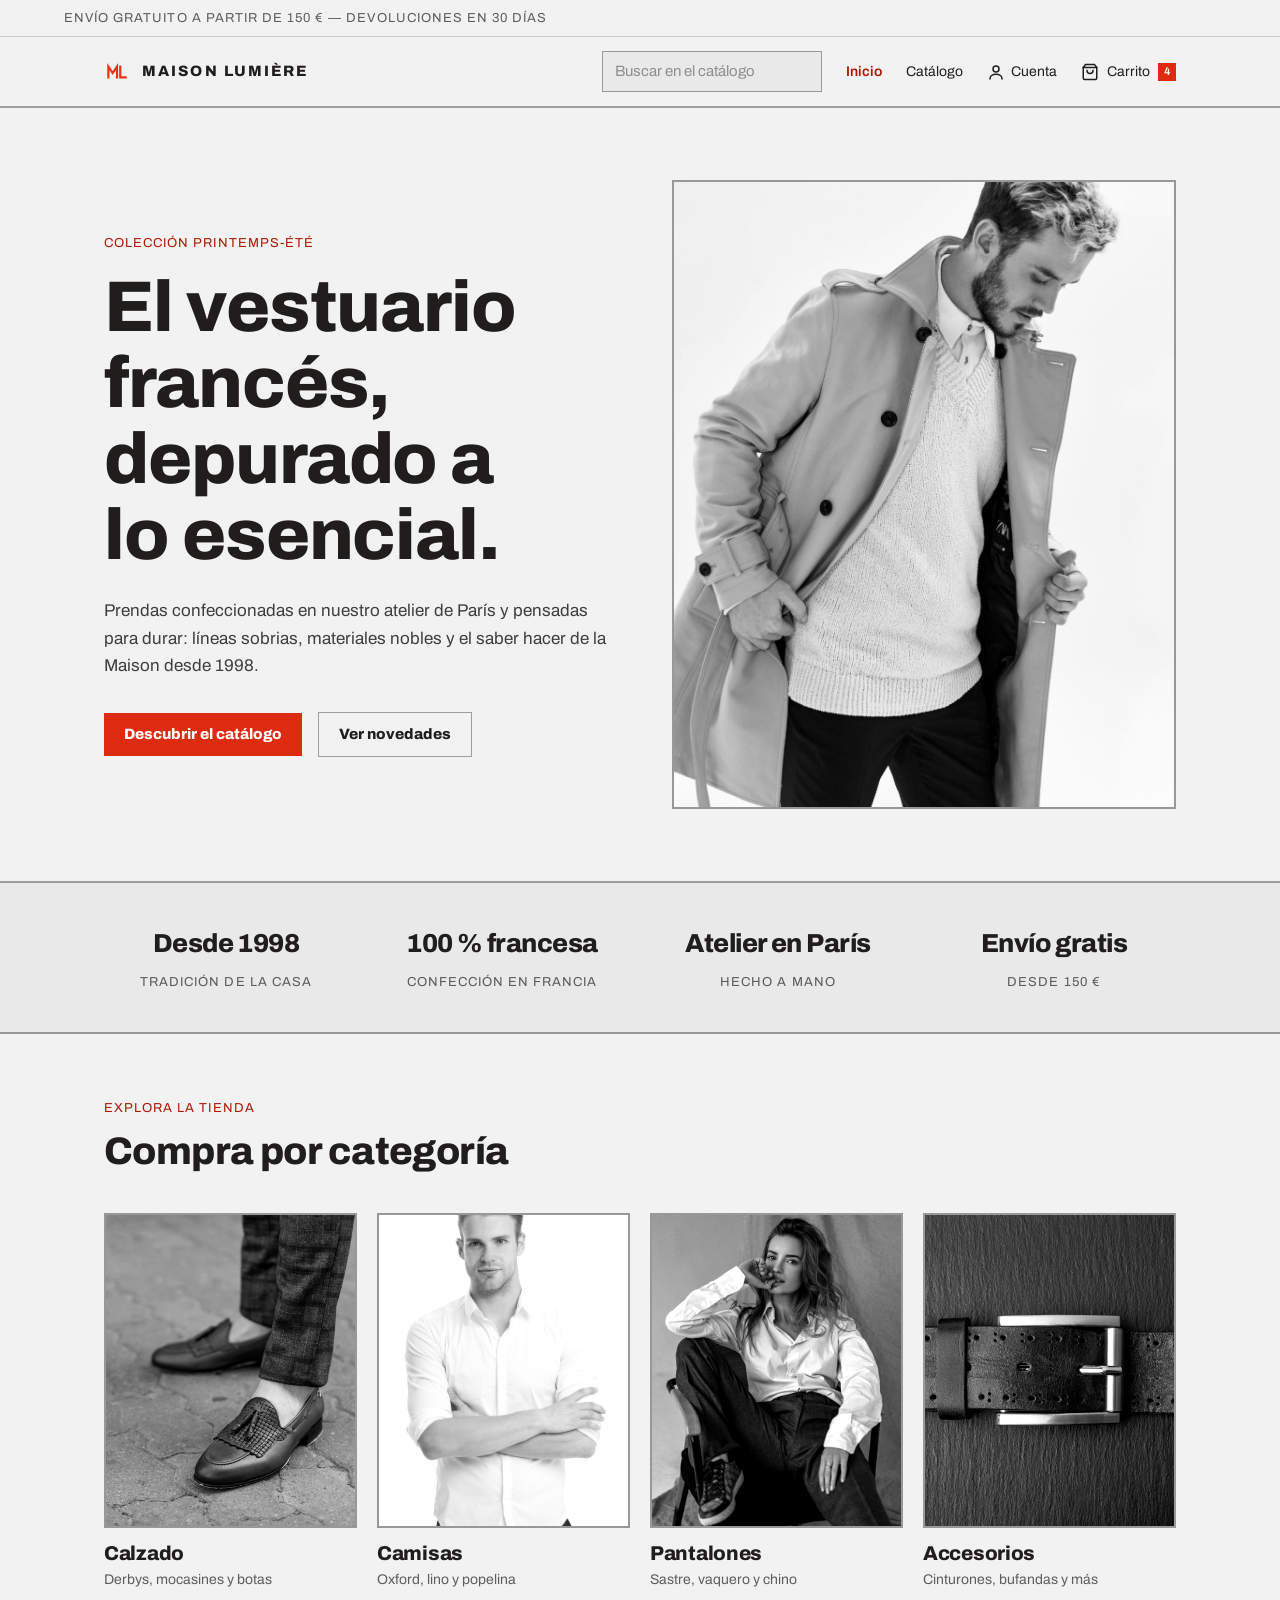
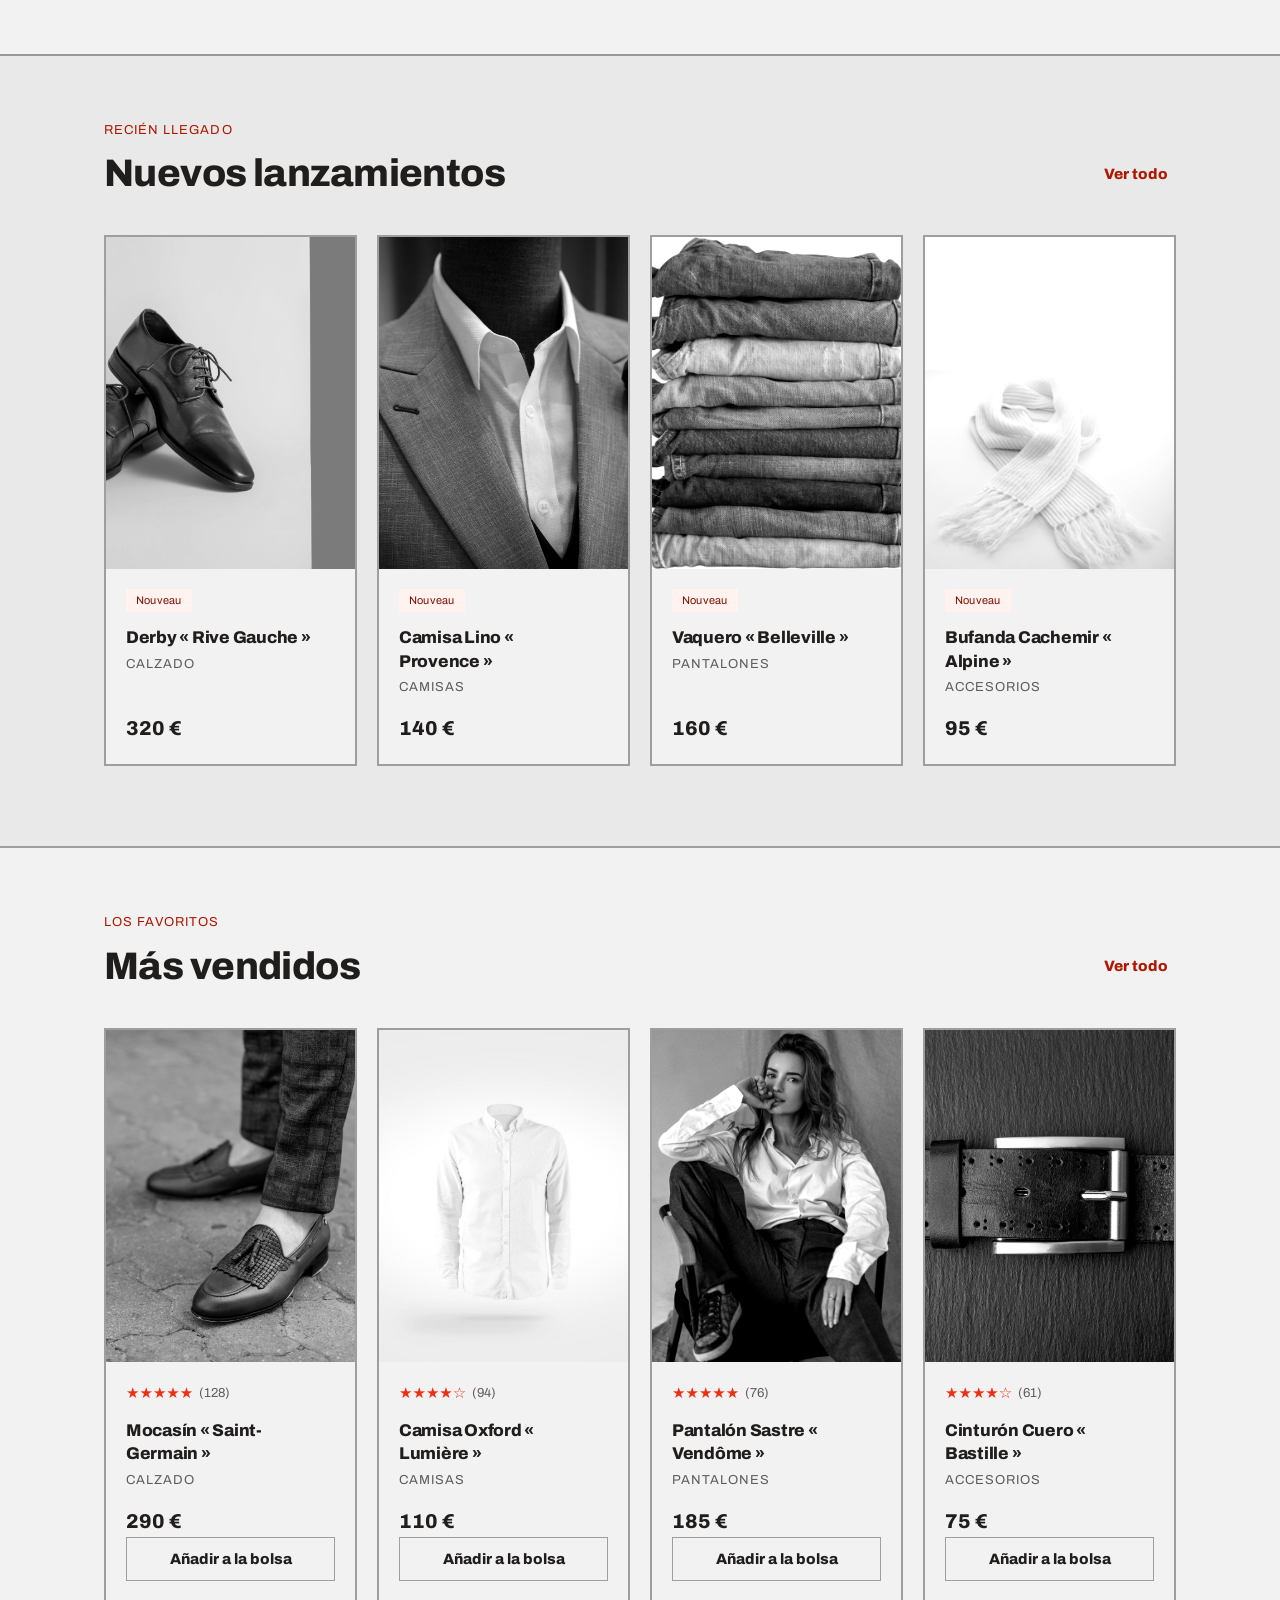
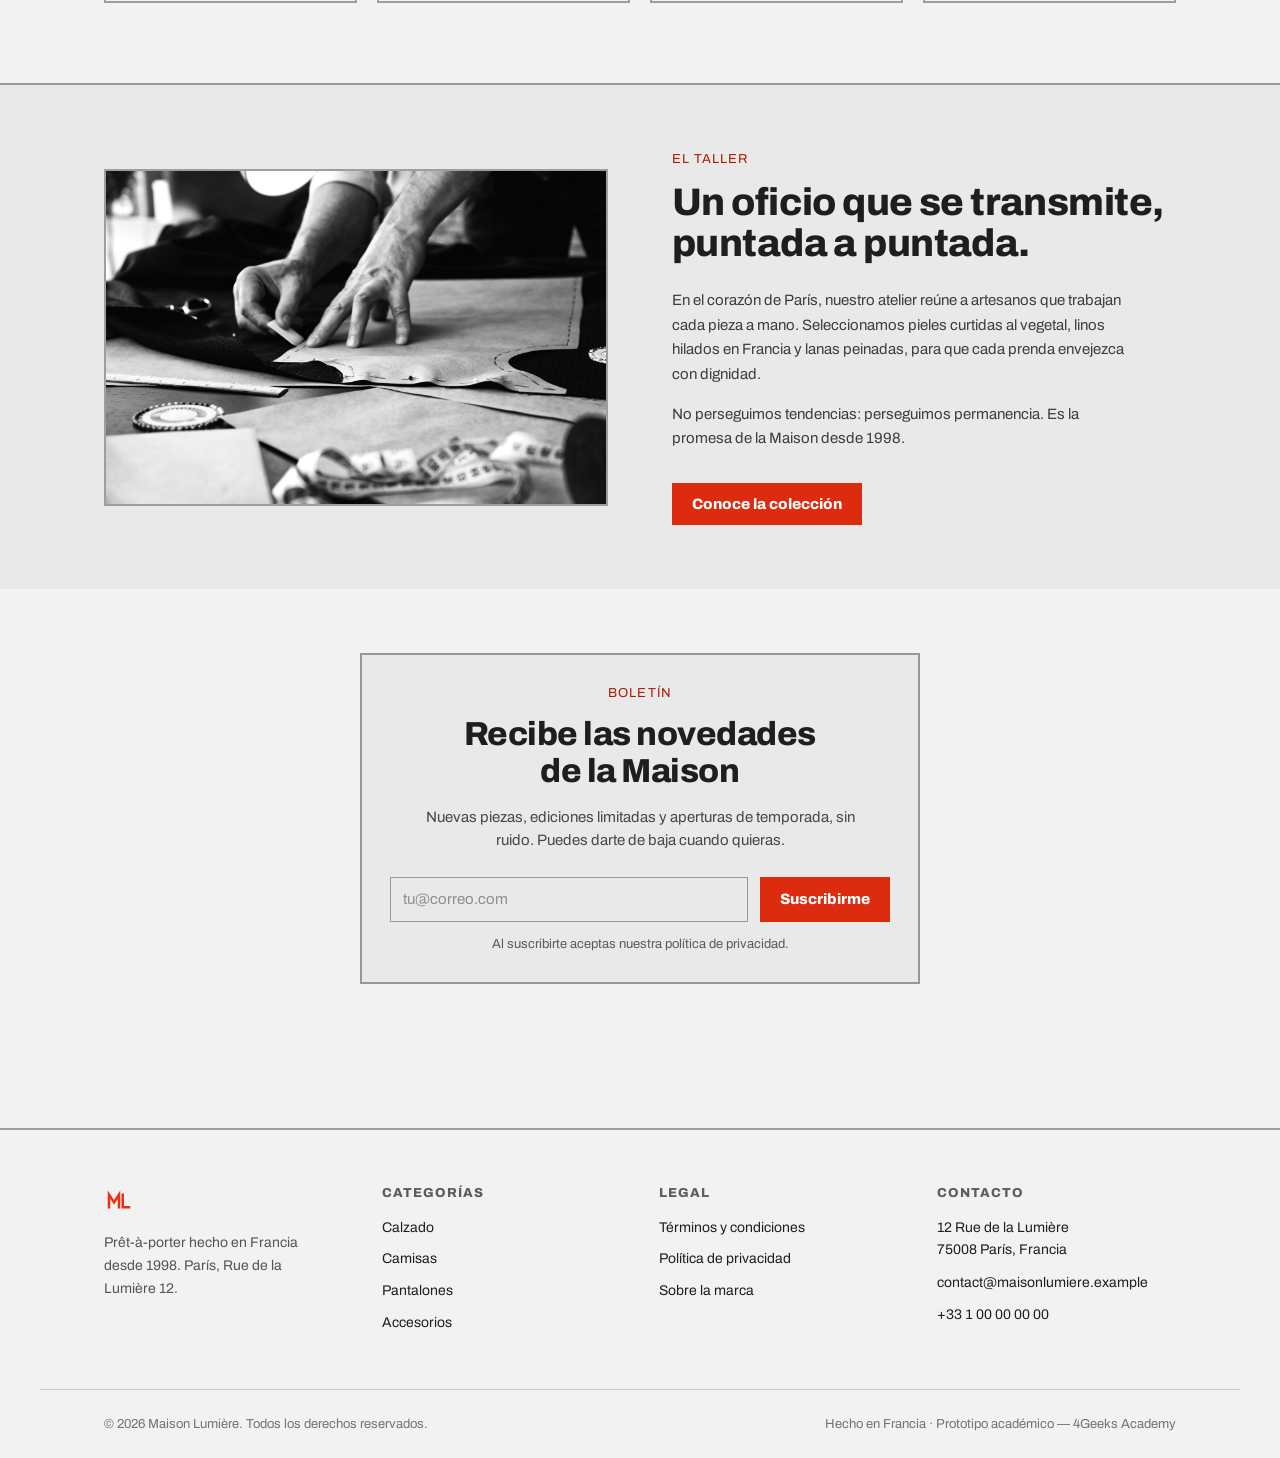
==== commit d632daf3: "feat(home): construir la vista Home (index.html) con las 7 secciones Desarrollo del contenido de <ma" ====
--- a/index.html
+++ b/index.html
@@ -176,64 +176,410 @@
   <!-- Contenido principal. El id="contenido" es el destino del enlace
        "Saltar al contenido" de la navbar (accesibilidad) -->
   <main id="contenido" class="flex-1">
-    <div class="contenedor">
-
-      <!-- ════════════════════════════════════════════════════════════════
-           ZONA DE TRABAJO · VISTA 1 DE 5 — HOME
-           ────────────────────────────────────────────────────────────────
-           Responsable: Diego Reynoso
-           Rama:        feat/home
-
-           CONSTRUYE AQUÍ DENTRO, entre <main> y </main>.
-           NO toques nada fuera: el <head>, la navbar y el footer son
-           comunes a las 5 vistas y deben quedar idénticos. Si hay que
-           cambiarlos, se habla con el grupo y se cambia en las 5 a la vez
-           (la referencia está en partials/navbar.html y partials/footer.html).
-
-           Requisitos del cliente que DEBE cumplir esta vista:
-           · Barra superior (navbar) con logo, buscador y menú de cuenta  ->  YA PUESTA, no la toques
-           · Sección Hero destacando productos especiales o campañas de la marca
-           · Listado horizontal de cards de producto: "Nuevos lanzamientos"
-           · Listado horizontal de cards de producto: "Más vendidos"
-           · Footer con categorías, legal y contacto  ->  YA PUESTO, no lo toques
-
-           Piezas del sistema de diseño listas para usar
-           (todas definidas en src/input.css, no hace falta inventarlas):
-           · .contenedor         ancho máximo 1200px + márgenes laterales
-           · .etiqueta-seccion   la "ceja" roja en mayúsculas de cada bloque
-           · .separador          línea divisoria gruesa del diseño
-           · .btn + .btn-primario / .btn-secundario / .btn-fantasma
-           · .etiqueta-campo + .campo          formularios
-           · .segmento + .segmento-opcion      filtros y tallas (sin JS)
-           · .etiqueta + .etiqueta-roja / .etiqueta-neutra
-           · .foto-bn            foto en blanco y negro (firma de la marca)
-
-           Colores de marca (usables como bg-, text-, border-):
-           crudo · superficie · tinta · acento · acento-fuerte
-           acento-oscuro · acento-claro · acento-noche · humo · grafito
-
-           Fotos disponibles en assets/photos/:
-           alpine · atelier · camisas-cat · cinturon · derby · hero
-           lino · mocasin · oxford · vaquero · vendome
-
-           IMPORTANTE — si usas una clase de Tailwind que no estuviera ya
-           en el proyecto, no se verá hasta que recompiles el CSS:
-               .\build.ps1      (Windows)
-               sh build.sh      (Mac / Linux)
-           ════════════════════════════════════════════════════════════════ -->
-      <section aria-labelledby="titulo-vista" class="py-[clamp(64px,14vh,140px)] text-center">
-        <span class="etiqueta-seccion">Vista 1 de 5</span>
-        <h1 id="titulo-vista" class="mt-4 text-[clamp(34px,6vw,64px)]">Home</h1>
-        <p class="mx-auto mt-6 max-w-[54ch] text-tinta/70">
-          Vista pendiente de desarrollo. La navbar, el footer y el sistema de
-          diseño ya están listos: solo falta el contenido de esta página.
+
+    <!-- ════════════════════════════════════════════════════════════════
+         VISTA 1 DE 5 — HOME · Responsable: Diego Reynoso · Rama feat/home
+         Solo se edita el interior de <main>. head, navbar y footer son
+         canónicos y comunes a las 5 vistas (ver partials/).
+         Construido con HTML5 semántico + Tailwind CSS v4, sin JavaScript.
+         ════════════════════════════════════════════════════════════════ -->
+
+    <!-- Guarda anti-desbordamiento horizontal: el sistema base no fija
+         overflow-x en body/html, así que envolvemos las secciones para que
+         ningún rebose accidental provoque scroll lateral en toda la página.
+         overflow-x-clip solo recorta el eje X: no crea contenedor de scroll,
+         no afecta al scroll vertical ni a los carruseles (que ya deslizan
+         con su propio overflow-x-auto). -->
+    <div class="overflow-x-clip">
+
+    <!-- ①  HERO — Campaña Printemps-Été ─────────────────────────────────
+         Texto a la izquierda, fotografía de campaña a la derecha. En móvil
+         se apila (imagen debajo del texto). El CTA lleva al catálogo. -->
+    <section aria-labelledby="hero-titulo" class="border-b-2 border-tinta/40">
+      <div class="contenedor grid items-center gap-x-[clamp(32px,5vw,80px)] gap-y-10 py-[clamp(48px,8vh,96px)] lg:grid-cols-2">
+
+        <!-- Columna de texto -->
+        <div>
+          <span class="etiqueta-seccion">Colección Printemps-Été</span>
+          <h1 id="hero-titulo" class="mt-4 text-[clamp(42px,5.6vw,80px)] leading-[1.06]">
+            El vestuario francés, depurado a lo esencial.
+          </h1>
+          <p class="mt-6 max-w-[52ch] text-[17px] leading-relaxed text-tinta/85">
+            Prendas confeccionadas en nuestro atelier de París y pensadas para
+            durar: líneas sobrias, materiales nobles y el saber hacer de la
+            Maison desde 1998.
+          </p>
+          <div class="mt-8 flex flex-wrap items-center gap-4">
+            <a href="catalogo.html" class="btn btn-primario">Descubrir el catálogo</a>
+            <a href="#nuevos-lanzamientos" class="btn btn-secundario">Ver novedades</a>
+          </div>
+        </div>
+
+        <!-- Columna de imagen. La foto es decorativa de campaña: alt describe
+             la escena para lectores de pantalla. -->
+        <div class="overflow-hidden border-2 border-tinta/40 bg-superficie">
+          <img src="assets/photos/hero.jpg" width="960" height="1200"
+               alt="Modelo vistiendo un conjunto de la colección Printemps-Été de Maison Lumière."
+               class="foto-bn aspect-[4/5]" fetchpriority="high">
+        </div>
+      </div>
+    </section>
+
+    <!-- ②  CIFRAS DE LA MAISON — banda de confianza ─────────────────────
+         Lista de 4 argumentos de prestigio. Banda a todo el ancho con
+         fondo superficie para separarla visualmente del hero. -->
+    <section aria-labelledby="cifras-titulo" class="border-b-2 border-tinta/40 bg-superficie">
+      <h2 id="cifras-titulo" class="sr-only">Garantías de la Maison</h2>
+      <div class="contenedor py-10">
+        <dl class="grid grid-cols-2 gap-x-8 gap-y-8 text-center lg:grid-cols-4">
+          <div>
+            <dt class="text-[clamp(19px,4.6vw,26px)] font-extrabold tracking-[-0.02em]">Desde 1998</dt>
+            <dd class="mt-2 text-[13px] uppercase tracking-[0.08em] text-tinta/70">Tradición de la casa</dd>
+          </div>
+          <div>
+            <dt class="text-[clamp(19px,4.6vw,26px)] font-extrabold tracking-[-0.02em]">100&nbsp;% francesa</dt>
+            <dd class="mt-2 text-[13px] uppercase tracking-[0.08em] text-tinta/70">Confección en Francia</dd>
+          </div>
+          <div>
+            <dt class="text-[clamp(19px,4.6vw,26px)] font-extrabold tracking-[-0.02em]">Atelier en París</dt>
+            <dd class="mt-2 text-[13px] uppercase tracking-[0.08em] text-tinta/70">Hecho a mano</dd>
+          </div>
+          <div>
+            <dt class="text-[clamp(19px,4.6vw,26px)] font-extrabold tracking-[-0.02em]">Envío gratis</dt>
+            <dd class="mt-2 text-[13px] uppercase tracking-[0.08em] text-tinta/70">Desde 150&nbsp;€</dd>
+          </div>
+        </dl>
+      </div>
+    </section>
+
+    <!-- ③  CATEGORÍAS — las 4 familias del catálogo ─────────────────────
+         Cada tarjeta es un enlace a catálogo con la categoría preseleccionada
+         (?cat=). En móvil 2 columnas, en escritorio 4. -->
+    <section aria-labelledby="categorias-titulo" class="contenedor py-16">
+      <div class="mb-10">
+        <span class="etiqueta-seccion">Explora la tienda</span>
+        <h2 id="categorias-titulo" class="mt-3 text-[clamp(28px,3vw,40px)]">Compra por categoría</h2>
+      </div>
+
+      <ul class="grid grid-cols-2 gap-x-5 gap-y-8 lg:grid-cols-4">
+        <!-- Calzado -->
+        <li>
+          <a href="catalogo.html?cat=calzado" class="group block">
+            <div class="overflow-hidden border-2 border-tinta/40 bg-superficie">
+              <img src="assets/photos/mocasin.jpg" width="600" height="750"
+                   alt="Mocasines de piel de la línea de calzado."
+                   class="foto-bn aspect-[4/5] transition-transform duration-500 group-hover:scale-[1.03]">
+            </div>
+            <h3 class="mt-3.5 text-[20px] group-hover:text-acento">Calzado</h3>
+            <p class="mt-1 text-[14px] text-tinta/70">Derbys, mocasines y botas</p>
+          </a>
+        </li>
+        <!-- Camisas -->
+        <li>
+          <a href="catalogo.html?cat=camisas" class="group block">
+            <div class="overflow-hidden border-2 border-tinta/40 bg-superficie">
+              <img src="assets/photos/camisas-cat.jpg" width="600" height="750"
+                   alt="Camisas dobladas de la colección."
+                   class="foto-bn aspect-[4/5] transition-transform duration-500 group-hover:scale-[1.03]">
+            </div>
+            <h3 class="mt-3.5 text-[20px] group-hover:text-acento">Camisas</h3>
+            <p class="mt-1 text-[14px] text-tinta/70">Oxford, lino y popelina</p>
+          </a>
+        </li>
+        <!-- Pantalones -->
+        <li>
+          <a href="catalogo.html?cat=pantalones" class="group block">
+            <div class="overflow-hidden border-2 border-tinta/40 bg-superficie">
+              <img src="assets/photos/vendome.jpg" width="600" height="750"
+                   alt="Pantalón de sastre visto de cerca."
+                   class="foto-bn aspect-[4/5] transition-transform duration-500 group-hover:scale-[1.03]">
+            </div>
+            <h3 class="mt-3.5 text-[20px] group-hover:text-acento">Pantalones</h3>
+            <p class="mt-1 text-[14px] text-tinta/70">Sastre, vaquero y chino</p>
+          </a>
+        </li>
+        <!-- Accesorios -->
+        <li>
+          <a href="catalogo.html?cat=accesorios" class="group block">
+            <div class="overflow-hidden border-2 border-tinta/40 bg-superficie">
+              <img src="assets/photos/cinturon.jpg" width="600" height="750"
+                   alt="Cinturón de cuero enrollado."
+                   class="foto-bn aspect-[4/5] transition-transform duration-500 group-hover:scale-[1.03]">
+            </div>
+            <h3 class="mt-3.5 text-[20px] group-hover:text-acento">Accesorios</h3>
+            <p class="mt-1 text-[14px] text-tinta/70">Cinturones, bufandas y más</p>
+          </a>
+        </li>
+      </ul>
+    </section>
+
+    <!-- ④  NUEVOS LANZAMIENTOS — lista horizontal deslizable ────────────
+         Scroll horizontal nativo (overflow-x-auto + snap) sin JavaScript.
+         tabindex="0" hace la tira accesible por teclado; role="list" para
+         que los lectores de pantalla la anuncien como una lista. -->
+    <section id="nuevos-lanzamientos" aria-labelledby="nuevos-titulo"
+             class="border-t-2 border-tinta/40 bg-superficie">
+      <div class="contenedor py-16">
+        <div class="mb-10 flex flex-wrap items-end justify-between gap-4">
+          <div>
+            <span class="etiqueta-seccion">Recién llegado</span>
+            <h2 id="nuevos-titulo" class="mt-3 text-[clamp(28px,3vw,40px)]">Nuevos lanzamientos</h2>
+          </div>
+          <a href="catalogo.html" class="btn btn-fantasma">Ver todo</a>
+        </div>
+
+        <ul tabindex="0" aria-label="Nuevos lanzamientos, lista deslizable horizontalmente"
+            class="flex snap-x snap-mandatory gap-5 overflow-x-auto pb-4">
+
+          <!-- Card producto -->
+          <li class="w-[72%] shrink-0 snap-start sm:w-[46%] md:w-[31%] lg:w-auto lg:flex-[1_1_200px]">
+            <article class="group flex h-full flex-col border-2 border-tinta/40 bg-crudo">
+              <a href="producto.html?id=derby-rive-gauche" class="block overflow-hidden">
+                <img src="assets/photos/derby.jpg" width="600" height="800"
+                     alt="Derby « Rive Gauche » en piel."
+                     class="foto-bn aspect-[3/4] transition-transform duration-500 group-hover:scale-[1.03]">
+              </a>
+              <div class="flex flex-1 flex-col p-5">
+                <span class="etiqueta etiqueta-roja mb-3.5 self-start">Nouveau</span>
+                <h3 class="text-[17px] leading-snug">
+                  <a href="producto.html?id=derby-rive-gauche" class="group-hover:text-acento">Derby « Rive Gauche »</a>
+                </h3>
+                <p class="mt-1 text-[13px] uppercase tracking-[0.08em] text-tinta/70">Calzado</p>
+                <p class="mt-auto pt-4 text-[20px] font-extrabold tabular-nums">320&nbsp;€</p>
+              </div>
+            </article>
+          </li>
+
+          <li class="w-[72%] shrink-0 snap-start sm:w-[46%] md:w-[31%] lg:w-auto lg:flex-[1_1_200px]">
+            <article class="group flex h-full flex-col border-2 border-tinta/40 bg-crudo">
+              <a href="producto.html?id=lino-provence" class="block overflow-hidden">
+                <img src="assets/photos/lino.jpg" width="600" height="800"
+                     alt="Camisa de lino « Provence »."
+                     class="foto-bn aspect-[3/4] transition-transform duration-500 group-hover:scale-[1.03]">
+              </a>
+              <div class="flex flex-1 flex-col p-5">
+                <span class="etiqueta etiqueta-roja mb-3.5 self-start">Nouveau</span>
+                <h3 class="text-[17px] leading-snug">
+                  <a href="producto.html?id=lino-provence" class="group-hover:text-acento">Camisa Lino « Provence »</a>
+                </h3>
+                <p class="mt-1 text-[13px] uppercase tracking-[0.08em] text-tinta/70">Camisas</p>
+                <p class="mt-auto pt-4 text-[20px] font-extrabold tabular-nums">140&nbsp;€</p>
+              </div>
+            </article>
+          </li>
+
+          <li class="w-[72%] shrink-0 snap-start sm:w-[46%] md:w-[31%] lg:w-auto lg:flex-[1_1_200px]">
+            <article class="group flex h-full flex-col border-2 border-tinta/40 bg-crudo">
+              <a href="producto.html?id=vaquero-belleville" class="block overflow-hidden">
+                <img src="assets/photos/vaquero.jpg" width="600" height="800"
+                     alt="Vaquero « Belleville » de corte recto."
+                     class="foto-bn aspect-[3/4] transition-transform duration-500 group-hover:scale-[1.03]">
+              </a>
+              <div class="flex flex-1 flex-col p-5">
+                <span class="etiqueta etiqueta-roja mb-3.5 self-start">Nouveau</span>
+                <h3 class="text-[17px] leading-snug">
+                  <a href="producto.html?id=vaquero-belleville" class="group-hover:text-acento">Vaquero « Belleville »</a>
+                </h3>
+                <p class="mt-1 text-[13px] uppercase tracking-[0.08em] text-tinta/70">Pantalones</p>
+                <p class="mt-auto pt-4 text-[20px] font-extrabold tabular-nums">160&nbsp;€</p>
+              </div>
+            </article>
+          </li>
+
+          <li class="w-[72%] shrink-0 snap-start sm:w-[46%] md:w-[31%] lg:w-auto lg:flex-[1_1_200px]">
+            <article class="group flex h-full flex-col border-2 border-tinta/40 bg-crudo">
+              <a href="producto.html?id=bufanda-alpine" class="block overflow-hidden">
+                <img src="assets/photos/alpine.jpg" width="600" height="800"
+                     alt="Bufanda de cachemir « Alpine »."
+                     class="foto-bn aspect-[3/4] transition-transform duration-500 group-hover:scale-[1.03]">
+              </a>
+              <div class="flex flex-1 flex-col p-5">
+                <span class="etiqueta etiqueta-roja mb-3.5 self-start">Nouveau</span>
+                <h3 class="text-[17px] leading-snug">
+                  <a href="producto.html?id=bufanda-alpine" class="group-hover:text-acento">Bufanda Cachemir « Alpine »</a>
+                </h3>
+                <p class="mt-1 text-[13px] uppercase tracking-[0.08em] text-tinta/70">Accesorios</p>
+                <p class="mt-auto pt-4 text-[20px] font-extrabold tabular-nums">95&nbsp;€</p>
+              </div>
+            </article>
+          </li>
+        </ul>
+      </div>
+    </section>
+
+    <!-- ⑤  MÁS VENDIDOS — lista horizontal con valoración ───────────────
+         Igual que la anterior pero cada card muestra estrellas (con texto
+         alternativo accesible) y un botón "Añadir a la bolsa". -->
+    <section aria-labelledby="vendidos-titulo" class="border-t-2 border-tinta/40">
+      <div class="contenedor py-16">
+        <div class="mb-10 flex flex-wrap items-end justify-between gap-4">
+          <div>
+            <span class="etiqueta-seccion">Los favoritos</span>
+            <h2 id="vendidos-titulo" class="mt-3 text-[clamp(28px,3vw,40px)]">Más vendidos</h2>
+          </div>
+          <a href="catalogo.html" class="btn btn-fantasma">Ver todo</a>
+        </div>
+
+        <ul tabindex="0" aria-label="Más vendidos, lista deslizable horizontalmente"
+            class="flex snap-x snap-mandatory gap-5 overflow-x-auto pb-4">
+
+          <li class="w-[72%] shrink-0 snap-start sm:w-[46%] md:w-[31%] lg:w-auto lg:flex-[1_1_200px]">
+            <article class="group flex h-full flex-col border-2 border-tinta/40 bg-crudo">
+              <a href="producto.html?id=mocasin-saint-germain" class="block overflow-hidden">
+                <img src="assets/photos/mocasin.jpg" width="600" height="800"
+                     alt="Mocasín « Saint-Germain » en piel."
+                     class="foto-bn aspect-[3/4] transition-transform duration-500 group-hover:scale-[1.03]">
+              </a>
+              <div class="flex flex-1 flex-col p-5">
+                <p class="mb-3.5 flex items-center gap-1.5" aria-hidden="true">
+                  <span class="text-acento" aria-hidden="true">★★★★★</span>
+                  <span class="text-[13px] text-tinta/70">(128)</span>
+                </p>
+                <p class="sr-only">Valoración: 5 de 5 estrellas, 128 reseñas.</p>
+                <h3 class="text-[17px] leading-snug">
+                  <a href="producto.html?id=mocasin-saint-germain" class="group-hover:text-acento">Mocasín « Saint-Germain »</a>
+                </h3>
+                <p class="mt-1 text-[13px] uppercase tracking-[0.08em] text-tinta/70">Calzado</p>
+                <p class="mt-4 text-[20px] font-extrabold tabular-nums">290&nbsp;€</p>
+                <button type="button" class="btn btn-secundario mt-auto w-full">Añadir a la bolsa</button>
+              </div>
+            </article>
+          </li>
+
+          <li class="w-[72%] shrink-0 snap-start sm:w-[46%] md:w-[31%] lg:w-auto lg:flex-[1_1_200px]">
+            <article class="group flex h-full flex-col border-2 border-tinta/40 bg-crudo">
+              <a href="producto.html?id=oxford-lumiere" class="block overflow-hidden">
+                <img src="assets/photos/oxford.jpg" width="600" height="800"
+                     alt="Camisa Oxford « Lumière » blanca."
+                     class="foto-bn aspect-[3/4] transition-transform duration-500 group-hover:scale-[1.03]">
+              </a>
+              <div class="flex flex-1 flex-col p-5">
+                <p class="mb-3.5 flex items-center gap-1.5" aria-hidden="true">
+                  <span class="text-acento" aria-hidden="true">★★★★☆</span>
+                  <span class="text-[13px] text-tinta/70">(94)</span>
+                </p>
+                <p class="sr-only">Valoración: 4 de 5 estrellas, 94 reseñas.</p>
+                <h3 class="text-[17px] leading-snug">
+                  <a href="producto.html?id=oxford-lumiere" class="group-hover:text-acento">Camisa Oxford « Lumière »</a>
+                </h3>
+                <p class="mt-1 text-[13px] uppercase tracking-[0.08em] text-tinta/70">Camisas</p>
+                <p class="mt-4 text-[20px] font-extrabold tabular-nums">110&nbsp;€</p>
+                <button type="button" class="btn btn-secundario mt-auto w-full">Añadir a la bolsa</button>
+              </div>
+            </article>
+          </li>
+
+          <li class="w-[72%] shrink-0 snap-start sm:w-[46%] md:w-[31%] lg:w-auto lg:flex-[1_1_200px]">
+            <article class="group flex h-full flex-col border-2 border-tinta/40 bg-crudo">
+              <a href="producto.html?id=sastre-vendome" class="block overflow-hidden">
+                <img src="assets/photos/vendome.jpg" width="600" height="800"
+                     alt="Pantalón Sastre « Vendôme » de lana."
+                     class="foto-bn aspect-[3/4] transition-transform duration-500 group-hover:scale-[1.03]">
+              </a>
+              <div class="flex flex-1 flex-col p-5">
+                <p class="mb-3.5 flex items-center gap-1.5" aria-hidden="true">
+                  <span class="text-acento" aria-hidden="true">★★★★★</span>
+                  <span class="text-[13px] text-tinta/70">(76)</span>
+                </p>
+                <p class="sr-only">Valoración: 5 de 5 estrellas, 76 reseñas.</p>
+                <h3 class="text-[17px] leading-snug">
+                  <a href="producto.html?id=sastre-vendome" class="group-hover:text-acento">Pantalón Sastre « Vendôme »</a>
+                </h3>
+                <p class="mt-1 text-[13px] uppercase tracking-[0.08em] text-tinta/70">Pantalones</p>
+                <p class="mt-4 text-[20px] font-extrabold tabular-nums">185&nbsp;€</p>
+                <button type="button" class="btn btn-secundario mt-auto w-full">Añadir a la bolsa</button>
+              </div>
+            </article>
+          </li>
+
+          <li class="w-[72%] shrink-0 snap-start sm:w-[46%] md:w-[31%] lg:w-auto lg:flex-[1_1_200px]">
+            <article class="group flex h-full flex-col border-2 border-tinta/40 bg-crudo">
+              <a href="producto.html?id=cinturon-bastille" class="block overflow-hidden">
+                <img src="assets/photos/cinturon.jpg" width="600" height="800"
+                     alt="Cinturón de cuero « Bastille »."
+                     class="foto-bn aspect-[3/4] transition-transform duration-500 group-hover:scale-[1.03]">
+              </a>
+              <div class="flex flex-1 flex-col p-5">
+                <p class="mb-3.5 flex items-center gap-1.5" aria-hidden="true">
+                  <span class="text-acento" aria-hidden="true">★★★★☆</span>
+                  <span class="text-[13px] text-tinta/70">(61)</span>
+                </p>
+                <p class="sr-only">Valoración: 4 de 5 estrellas, 61 reseñas.</p>
+                <h3 class="text-[17px] leading-snug">
+                  <a href="producto.html?id=cinturon-bastille" class="group-hover:text-acento">Cinturón Cuero « Bastille »</a>
+                </h3>
+                <p class="mt-1 text-[13px] uppercase tracking-[0.08em] text-tinta/70">Accesorios</p>
+                <p class="mt-4 text-[20px] font-extrabold tabular-nums">75&nbsp;€</p>
+                <button type="button" class="btn btn-secundario mt-auto w-full">Añadir a la bolsa</button>
+              </div>
+            </article>
+          </li>
+        </ul>
+      </div>
+    </section>
+
+    <!-- ⑥  EDITORIAL / EL TALLER — bloque narrativo a doble columna ──────
+         Foto del atelier en blanco y negro (firma de marca) + texto sobre
+         el saber hacer artesanal. En escritorio: dos columnas. -->
+    <section aria-labelledby="atelier-titulo" class="border-t-2 border-tinta/40 bg-superficie">
+      <div class="contenedor grid items-center gap-x-[clamp(32px,5vw,80px)] gap-y-10 py-16 lg:grid-cols-2">
+
+        <div class="overflow-hidden border-2 border-tinta/40 bg-crudo">
+          <img src="assets/photos/atelier.jpg" width="1000" height="750"
+               alt="Manos de un artesano cosiendo en el atelier de París."
+               class="foto-bn aspect-[3/2]">
+        </div>
+
+        <div>
+          <span class="etiqueta-seccion">El taller</span>
+          <h2 id="atelier-titulo" class="mt-3 text-[clamp(28px,3vw,40px)] leading-[1.08]">
+            Un oficio que se transmite, puntada a puntada.
+          </h2>
+          <p class="mt-6 max-w-[52ch] leading-relaxed text-tinta/85">
+            En el corazón de París, nuestro atelier reúne a artesanos que
+            trabajan cada pieza a mano. Seleccionamos pieles curtidas al
+            vegetal, linos hilados en Francia y lanas peinadas, para que cada
+            prenda envejezca con dignidad.
+          </p>
+          <p class="mt-4 max-w-[52ch] leading-relaxed text-tinta/85">
+            No perseguimos tendencias: perseguimos permanencia. Es la promesa
+            de la Maison desde 1998.
+          </p>
+          <a href="catalogo.html" class="btn btn-primario mt-8">Conoce la colección</a>
+        </div>
+      </div>
+    </section>
+
+    <!-- ⑦  NEWSLETTER — captación por correo ─────────────────────────────
+         Formulario accesible: label sr-only asociado al input, tipo email
+         y botón primario. action="#" porque es una maqueta. -->
+    <section aria-labelledby="newsletter-titulo" class="contenedor py-16">
+      <div class="mx-auto max-w-[560px] border-2 border-tinta/40 bg-superficie p-7 text-center">
+        <span class="etiqueta-seccion">Boletín</span>
+        <h2 id="newsletter-titulo" class="mt-3 text-[clamp(24px,2.6vw,34px)]">
+          Recibe las novedades de la Maison
+        </h2>
+        <p class="mx-auto mt-4 max-w-[48ch] text-tinta/80">
+          Nuevas piezas, ediciones limitadas y aperturas de temporada, sin
+          ruido. Puedes darte de baja cuando quieras.
         </p>
-        <p class="mt-6 text-[13px] uppercase tracking-[0.08em] text-tinta/60">
-          Responsable: Diego Reynoso · Rama <span class="etiqueta etiqueta-neutra">feat/home</span>
+
+        <form action="#" method="post" class="mt-6 flex flex-col gap-3 text-left sm:flex-row">
+          <div class="flex-1">
+            <label for="email-newsletter" class="sr-only">Tu correo electrónico</label>
+            <input id="email-newsletter" name="email" type="email" autocomplete="email" required
+                   placeholder="tu@correo.com" class="campo">
+          </div>
+          <button type="submit" class="btn btn-primario shrink-0">Suscribirme</button>
+        </form>
+
+        <p class="mt-3 text-[13px] text-tinta/70">
+          Al suscribirte aceptas nuestra política de privacidad.
         </p>
-      </section>
-
-    </div>
+      </div>
+    </section>
+
+    </div><!-- /guarda overflow-x-clip -->
   </main>
 
 <!-- BEGIN footer (canónico) -->
--- a/css/styles.css
+++ b/css/styles.css
@@ -1,2 +1,2 @@
 /*! tailwindcss v4.3.3 | MIT License | https://tailwindcss.com */
-@layer properties{@supports (((-webkit-hyphens:none)) and (not (margin-trim:inline))) or ((-moz-orient:inline) and (not (color:rgb(from red r g b)))){*,:before,:after,::backdrop{--tw-scroll-snap-strictness:proximity;--tw-border-style:solid;--tw-leading:initial;--tw-font-weight:initial;--tw-tracking:initial;--tw-ordinal:initial;--tw-slashed-zero:initial;--tw-numeric-figure:initial;--tw-numeric-spacing:initial;--tw-numeric-fraction:initial;--tw-shadow:0 0 #0000;--tw-shadow-color:initial;--tw-shadow-alpha:100%;--tw-inset-shadow:0 0 #0000;--tw-inset-shadow-color:initial;--tw-inset-shadow-alpha:100%;--tw-ring-color:initial;--tw-ring-shadow:0 0 #0000;--tw-inset-ring-color:initial;--tw-inset-ring-shadow:0 0 #0000;--tw-ring-inset:initial;--tw-ring-offset-width:0px;--tw-ring-offset-color:#fff;--tw-ring-offset-shadow:0 0 #0000;--tw-duration:initial;--tw-outline-style:solid;--tw-blur:initial;--tw-brightness:initial;--tw-contrast:initial;--tw-grayscale:initial;--tw-hue-rotate:initial;--tw-invert:initial;--tw-opacity:initial;--tw-saturate:initial;--tw-sepia:initial;--tw-drop-shadow:initial;--tw-drop-shadow-color:initial;--tw-drop-shadow-alpha:100%;--tw-drop-shadow-size:initial}}}@layer theme{:root,:host{--font-sans:"Archivo", system-ui, -apple-system, "Segoe UI", Roboto, Helvetica, Arial, sans-serif;--font-mono:ui-monospace, SFMono-Regular, Menlo, Monaco, Consolas, "Liberation Mono", "Courier New", monospace;--color-white:#fff;--spacing:.25rem;--font-weight-semibold:600;--font-weight-extrabold:800;--leading-tight:1.25;--leading-snug:1.375;--leading-relaxed:1.625;--default-transition-duration:.15s;--default-transition-timing-function:cubic-bezier(.4, 0, .2, 1);--default-font-family:var(--font-sans);--default-mono-font-family:var(--font-mono);--color-crudo:#f3f2f2;--color-superficie:#eae9e9;--color-tinta:#201e1d;--color-acento:#ec3013;--color-acento-fuerte:#dd2b0f;--color-acento-oscuro:#ae1800;--color-acento-claro:#fff2ef;--color-acento-noche:#7c1405;--color-humo:#f8f4f4;--color-grafito:#444141}}@layer base{*,:after,:before,::backdrop{box-sizing:border-box;border:0 solid;margin:0;padding:0}::file-selector-button{box-sizing:border-box;border:0 solid;margin:0;padding:0}html,:host{-webkit-text-size-adjust:100%;tab-size:4;line-height:1.5;font-family:var(--default-font-family,-apple-system, BlinkMacSystemFont, "Segoe UI", Roboto, "Helvetica Neue", "Noto Sans", Arial, sans-serif, "Apple Color Emoji", "Segoe UI Emoji", "Segoe UI Symbol", "Noto Color Emoji");font-feature-settings:var(--default-font-feature-settings,normal);font-variation-settings:var(--default-font-variation-settings,normal);-webkit-tap-highlight-color:transparent}hr{height:0;color:inherit;border-top-width:1px}abbr:where([title]){-webkit-text-decoration:underline dotted;text-decoration:underline dotted}h1,h2,h3,h4,h5,h6{font-size:inherit;font-weight:inherit}a{color:inherit;-webkit-text-decoration:inherit;-webkit-text-decoration:inherit;-webkit-text-decoration:inherit;text-decoration:inherit}b,strong{font-weight:bolder}code,kbd,samp,pre{font-family:var(--default-mono-font-family,ui-monospace, SFMono-Regular, Menlo, Monaco, Consolas, "Liberation Mono", "Courier New", monospace);font-feature-settings:var(--default-mono-font-feature-settings,normal);font-variation-settings:var(--default-mono-font-variation-settings,normal);font-size:1em}small{font-size:80%}sub,sup{vertical-align:baseline;font-size:75%;line-height:0;position:relative}sub{bottom:-.25em}sup{top:-.5em}table{text-indent:0;border-color:inherit;border-collapse:collapse}:-moz-focusring:where(:not(iframe)){outline:auto}progress{vertical-align:baseline}summary{display:list-item}ol,ul,menu{list-style:none}img,svg,video,canvas,audio,iframe,embed,object{vertical-align:middle;display:block}img,video{max-width:100%;height:auto}button,input,select,optgroup,textarea{font:inherit;font-feature-settings:inherit;font-variation-settings:inherit;letter-spacing:inherit;color:inherit;opacity:1;background-color:#0000;border-radius:0}::file-selector-button{font:inherit;font-feature-settings:inherit;font-variation-settings:inherit;letter-spacing:inherit;color:inherit;opacity:1;background-color:#0000;border-radius:0}:where(select:is([multiple],[size])) optgroup{font-weight:bolder}:where(select:is([multiple],[size])) optgroup option{padding-inline-start:20px}::file-selector-button{margin-inline-end:4px}::placeholder{opacity:1}@supports (not ((-webkit-appearance:-apple-pay-button))) or (contain-intrinsic-size:1px){::placeholder{color:currentColor}@supports (color:color-mix(in lab, red, red)){::placeholder{color:color-mix(in oklab, currentcolor 50%, transparent)}}}textarea{resize:vertical}::-webkit-search-decoration{-webkit-appearance:none}::-webkit-date-and-time-value{min-height:1lh;text-align:inherit}::-webkit-datetime-edit{display:inline-flex}::-webkit-datetime-edit-fields-wrapper{padding:0}::-webkit-datetime-edit{padding-block:0}::-webkit-datetime-edit-year-field{padding-block:0}::-webkit-datetime-edit-month-field{padding-block:0}::-webkit-datetime-edit-day-field{padding-block:0}::-webkit-datetime-edit-hour-field{padding-block:0}::-webkit-datetime-edit-minute-field{padding-block:0}::-webkit-datetime-edit-second-field{padding-block:0}::-webkit-datetime-edit-millisecond-field{padding-block:0}::-webkit-datetime-edit-meridiem-field{padding-block:0}::-webkit-calendar-picker-indicator{line-height:1}:-moz-ui-invalid{box-shadow:none}button,input:where([type=button],[type=reset],[type=submit]){appearance:button}::file-selector-button{appearance:button}::-webkit-inner-spin-button{height:auto}::-webkit-outer-spin-button{height:auto}[hidden]:where(:not([hidden=until-found])){display:none!important}html{-webkit-text-size-adjust:100%;scroll-behavior:smooth}body{background-color:var(--color-crudo);font-family:var(--font-sans);--tw-leading:1.55;color:var(--color-tinta);-webkit-font-smoothing:antialiased;-moz-osx-font-smoothing:grayscale;font-size:15px;line-height:1.55}h1,h2,h3,h4{--tw-leading:1.12;--tw-font-weight:var(--font-weight-extrabold);line-height:1.12;font-weight:var(--font-weight-extrabold);--tw-tracking:-.015em;letter-spacing:-.015em}h1,h2{text-wrap:balance}p,li{text-wrap:pretty}:focus-visible{outline-style:var(--tw-outline-style);outline-offset:2px;outline-width:2px;outline-color:var(--color-acento)}::selection{background:#ec30134d}a[aria-current=page]{--tw-font-weight:var(--font-weight-semibold);font-weight:var(--font-weight-semibold);color:var(--color-acento-oscuro)}summary::-webkit-details-marker{display:none}summary{list-style:none}}@layer components{.contenedor{width:100%;max-width:1200px;margin-inline:auto;padding-inline:clamp(20px,5vw,72px)}.etiqueta-seccion{--tw-tracking:.08em;letter-spacing:.08em;color:var(--color-acento-oscuro);text-transform:uppercase;font-size:13px;display:block}.separador{border-style:var(--tw-border-style);background-color:#201e1d66;border-width:0;height:2px}@supports (color:color-mix(in lab, red, red)){.separador{background-color:color-mix(in oklab, var(--color-tinta) 40%, transparent)}}.btn{cursor:pointer;justify-content:center;align-items:center;gap:calc(var(--spacing) * 2);padding-inline:calc(var(--spacing) * 5);padding-block:calc(var(--spacing) * 3);--tw-leading:var(--leading-tight);font-size:15px;line-height:var(--leading-tight);--tw-font-weight:var(--font-weight-extrabold);font-weight:var(--font-weight-extrabold);transition-property:color,background-color,border-color,outline-color,text-decoration-color,fill,stroke,--tw-gradient-from,--tw-gradient-via,--tw-gradient-to;transition-timing-function:var(--tw-ease,var(--default-transition-timing-function));transition-duration:var(--tw-duration,var(--default-transition-duration));display:inline-flex}.btn-primario{background-color:var(--color-acento-fuerte);color:var(--color-white)}@media (hover:hover){.btn-primario:hover{background-color:var(--color-acento-oscuro)}}.btn-secundario{border-style:var(--tw-border-style);border-width:1px;border-color:#201e1d66}@supports (color:color-mix(in lab, red, red)){.btn-secundario{border-color:color-mix(in oklab, var(--color-tinta) 40%, transparent)}}.btn-secundario{color:var(--color-tinta)}@media (hover:hover){.btn-secundario:hover{background-color:#201e1d0d}@supports (color:color-mix(in lab, red, red)){.btn-secundario:hover{background-color:color-mix(in oklab, var(--color-tinta) 5%, transparent)}}}.btn-fantasma{padding-inline:calc(var(--spacing) * 2);color:var(--color-acento-oscuro)}@media (hover:hover){.btn-fantasma:hover{background-color:#ec30131a}@supports (color:color-mix(in lab, red, red)){.btn-fantasma:hover{background-color:color-mix(in oklab, var(--color-acento) 10%, transparent)}}}.etiqueta-campo{margin-bottom:calc(var(--spacing) * 1.5);color:#201e1db3;font-size:13px;display:block}@supports (color:color-mix(in lab, red, red)){.etiqueta-campo{color:color-mix(in oklab, var(--color-tinta) 70%, transparent)}}.campo{border-style:var(--tw-border-style);border-width:1px;border-color:#201e1d66;width:100%}@supports (color:color-mix(in lab, red, red)){.campo{border-color:color-mix(in oklab, var(--color-tinta) 40%, transparent)}}.campo{background-color:var(--color-superficie);padding-inline:calc(var(--spacing) * 3);padding-block:calc(var(--spacing) * 2.5);color:var(--color-tinta);font-size:15px}.campo::placeholder{color:#201e1d73}@supports (color:color-mix(in lab, red, red)){.campo::placeholder{color:color-mix(in oklab, var(--color-tinta) 45%, transparent)}}@media (hover:hover){.campo:hover{border-color:#201e1d99}@supports (color:color-mix(in lab, red, red)){.campo:hover{border-color:color-mix(in oklab, var(--color-tinta) 60%, transparent)}}}.campo:focus{border-color:var(--color-acento);--tw-outline-style:none;outline-style:none}.campo:focus-visible{outline-style:var(--tw-outline-style);outline-width:2px;outline-color:var(--color-acento)}.segmento{border-style:var(--tw-border-style);border-width:1px;border-color:#201e1d66;flex-wrap:wrap;display:inline-flex}@supports (color:color-mix(in lab, red, red)){.segmento{border-color:color-mix(in oklab, var(--color-tinta) 40%, transparent)}}.segmento-opcion{cursor:pointer;justify-content:center;align-items:center;gap:calc(var(--spacing) * 1.5);padding-inline:calc(var(--spacing) * 3);padding-block:calc(var(--spacing) * 2);font-size:13px;display:inline-flex}.segmento-opcion+.segmento-opcion{border-left:1px solid #201e1d66}.segmento-opcion:has(input:checked){background-color:var(--color-acento-fuerte);color:var(--color-white)}.segmento-opcion:not(:has(input:checked)):hover{background-color:#201e1d0d}@supports (color:color-mix(in lab, red, red)){.segmento-opcion:not(:has(input:checked)):hover{background-color:color-mix(in oklab, var(--color-tinta) 5%, transparent)}}.segmento-opcion:has(input:focus-visible){outline-style:var(--tw-outline-style);outline-offset:calc(2px * -1);outline-width:2px;outline-color:var(--color-acento)}.segmento-opcion input{pointer-events:none;opacity:0;width:0;height:0;position:absolute}.etiqueta{padding-inline:calc(var(--spacing) * 2.5);--tw-tracking:.02em;letter-spacing:.02em;white-space:nowrap;align-items:center;padding-block:3px;font-size:11px;display:inline-flex}.etiqueta-roja{background-color:var(--color-acento-claro);color:var(--color-acento-noche)}.etiqueta-neutra{background-color:var(--color-humo);color:var(--color-grafito)}.foto-bn{object-fit:cover;--tw-contrast:contrast(1.08);--tw-grayscale:grayscale(100%);width:100%;height:100%;filter:var(--tw-blur,) var(--tw-brightness,) var(--tw-contrast,) var(--tw-grayscale,) var(--tw-hue-rotate,) var(--tw-invert,) var(--tw-saturate,) var(--tw-sepia,) var(--tw-drop-shadow,)}}@layer utilities{.invisible{visibility:hidden}.visible{visibility:visible}.sr-only{clip-path:inset(50%);white-space:nowrap;border-width:0;width:1px;height:1px;margin:-1px;padding:0;position:absolute;overflow:hidden}.absolute{position:absolute}.relative{position:relative}.right-0{right:0}.z-40{z-index:40}.mx-auto{margin-inline:auto}.my-6{margin-block:calc(var(--spacing) * 6)}.mt-2{margin-top:calc(var(--spacing) * 2)}.mt-3{margin-top:calc(var(--spacing) * 3)}.mt-3\.5{margin-top:calc(var(--spacing) * 3.5)}.mt-4{margin-top:calc(var(--spacing) * 4)}.mt-5{margin-top:calc(var(--spacing) * 5)}.mt-6{margin-top:calc(var(--spacing) * 6)}.mt-8{margin-top:calc(var(--spacing) * 8)}.mt-10{margin-top:calc(var(--spacing) * 10)}.mt-12{margin-top:calc(var(--spacing) * 12)}.mt-20{margin-top:calc(var(--spacing) * 20)}.mr-auto{margin-right:auto}.mb-1\.5{margin-bottom:calc(var(--spacing) * 1.5)}.mb-3\.5{margin-bottom:calc(var(--spacing) * 3.5)}.mb-4{margin-bottom:calc(var(--spacing) * 4)}.mb-9{margin-bottom:calc(var(--spacing) * 9)}.mb-10{margin-bottom:calc(var(--spacing) * 10)}.mb-12{margin-bottom:calc(var(--spacing) * 12)}.ml-\[-0\.04em\]{margin-left:-.04em}.ml-\[-0\.05em\]{margin-left:-.05em}.ml-auto{margin-left:auto}.block{display:block}.flex{display:flex}.grid{display:grid}.hidden{display:none}.inline-flex{display:inline-flex}.aspect-\[3\/2\]{aspect-ratio:3/2}.aspect-\[3\/4\]{aspect-ratio:3/4}.aspect-\[4\/5\]{aspect-ratio:4/5}.aspect-square{aspect-ratio:1}.h-9{height:calc(var(--spacing) * 9)}.h-12{height:calc(var(--spacing) * 12)}.h-\[18px\]{height:18px}.h-\[46px\]{height:46px}.h-\[100px\]{height:100px}.min-h-screen{min-height:100vh}.w-9{width:calc(var(--spacing) * 9)}.w-24{width:calc(var(--spacing) * 24)}.w-40{width:calc(var(--spacing) * 40)}.w-64{width:calc(var(--spacing) * 64)}.w-\[70px\]{width:70px}.w-\[72\%\]{width:72%}.w-\[76px\]{width:76px}.w-\[220px\]{width:220px}.w-full{width:100%}.max-w-\[26ch\]{max-width:26ch}.max-w-\[48ch\]{max-width:48ch}.max-w-\[52ch\]{max-width:52ch}.max-w-\[54ch\]{max-width:54ch}.max-w-\[56ch\]{max-width:56ch}.max-w-\[320px\]{max-width:320px}.max-w-\[420px\]{max-width:420px}.max-w-\[460px\]{max-width:460px}.min-w-0{min-width:0}.min-w-11{min-width:calc(var(--spacing) * 11)}.min-w-\[18px\]{min-width:18px}.min-w-\[88px\]{min-width:88px}.min-w-\[180px\]{min-width:180px}.flex-1{flex:1}.flex-\[1_1_200px\]{flex:200px}.flex-\[1_1_300px\]{flex:300px}.flex-\[1_1_340px\]{flex:340px}.flex-\[1_1_480px\]{flex:480px}.flex-\[999_1_460px\]{flex:999 460px}.shrink-0{flex-shrink:0}.cursor-pointer{cursor:pointer}.snap-x{scroll-snap-type:x var(--tw-scroll-snap-strictness)}.snap-mandatory{--tw-scroll-snap-strictness:mandatory}.snap-start{scroll-snap-align:start}.grid-cols-1{grid-template-columns:repeat(1,minmax(0,1fr))}.grid-cols-2{grid-template-columns:repeat(2,minmax(0,1fr))}.grid-cols-\[120px_1fr\]{grid-template-columns:120px 1fr}.flex-col{flex-direction:column}.flex-wrap{flex-wrap:wrap}.items-baseline{align-items:baseline}.items-center{align-items:center}.items-end{align-items:flex-end}.items-start{align-items:flex-start}.justify-between{justify-content:space-between}.justify-center{justify-content:center}.gap-1{gap:var(--spacing)}.gap-1\.5{gap:calc(var(--spacing) * 1.5)}.gap-2{gap:calc(var(--spacing) * 2)}.gap-2\.5{gap:calc(var(--spacing) * 2.5)}.gap-3{gap:calc(var(--spacing) * 3)}.gap-4{gap:calc(var(--spacing) * 4)}.gap-5{gap:calc(var(--spacing) * 5)}.gap-6{gap:calc(var(--spacing) * 6)}.gap-x-5{column-gap:calc(var(--spacing) * 5)}.gap-x-8{column-gap:calc(var(--spacing) * 8)}.gap-x-\[clamp\(20px\,2\.5vw\,32px\)\]{column-gap:clamp(20px,2.5vw,32px)}.gap-x-\[clamp\(24px\,3vw\,48px\)\]{column-gap:clamp(24px,3vw,48px)}.gap-x-\[clamp\(32px\,4vw\,72px\)\]{column-gap:clamp(32px,4vw,72px)}.gap-x-\[clamp\(32px\,5vw\,80px\)\]{column-gap:clamp(32px,5vw,80px)}.gap-x-\[clamp\(32px\,5vw\,96px\)\]{column-gap:clamp(32px,5vw,96px)}.gap-y-4{row-gap:calc(var(--spacing) * 4)}.gap-y-5{row-gap:calc(var(--spacing) * 5)}.gap-y-8{row-gap:calc(var(--spacing) * 8)}.gap-y-10{row-gap:calc(var(--spacing) * 10)}.gap-y-12{row-gap:calc(var(--spacing) * 12)}.gap-y-14{row-gap:calc(var(--spacing) * 14)}.overflow-hidden{overflow:hidden}.overflow-x-auto{overflow-x:auto}.border-2{border-style:var(--tw-border-style);border-width:2px}.border-y{border-block-style:var(--tw-border-style);border-block-width:1px}.border-y-2{border-block-style:var(--tw-border-style);border-block-width:2px}.border-t{border-top-style:var(--tw-border-style);border-top-width:1px}.border-t-2{border-top-style:var(--tw-border-style);border-top-width:2px}.border-t-4{border-top-style:var(--tw-border-style);border-top-width:4px}.border-b{border-bottom-style:var(--tw-border-style);border-bottom-width:1px}.border-b-2{border-bottom-style:var(--tw-border-style);border-bottom-width:2px}.border-acento{border-color:var(--color-acento)}.border-tinta\/20{border-color:#201e1d33}@supports (color:color-mix(in lab, red, red)){.border-tinta\/20{border-color:color-mix(in oklab, var(--color-tinta) 20%, transparent)}}.border-tinta\/40{border-color:#201e1d66}@supports (color:color-mix(in lab, red, red)){.border-tinta\/40{border-color:color-mix(in oklab, var(--color-tinta) 40%, transparent)}}.border-white{border-color:var(--color-white)}.border-b-tinta\/40{border-bottom-color:#201e1d66}@supports (color:color-mix(in lab, red, red)){.border-b-tinta\/40{border-bottom-color:color-mix(in oklab, var(--color-tinta) 40%, transparent)}}.bg-acento-claro{background-color:var(--color-acento-claro)}.bg-acento-fuerte{background-color:var(--color-acento-fuerte)}.bg-crudo{background-color:var(--color-crudo)}.bg-superficie{background-color:var(--color-superficie)}.bg-white\/95{background-color:#fffffff2}@supports (color:color-mix(in lab, red, red)){.bg-white\/95{background-color:color-mix(in oklab, var(--color-white) 95%, transparent)}}.object-left{object-position:left}.object-left-bottom{object-position:left bottom}.object-left-top{object-position:left top}.p-0{padding:0}.p-2{padding:calc(var(--spacing) * 2)}.p-5{padding:calc(var(--spacing) * 5)}.p-7{padding:calc(var(--spacing) * 7)}.px-1{padding-inline:var(--spacing)}.px-3{padding-inline:calc(var(--spacing) * 3)}.px-7{padding-inline:calc(var(--spacing) * 7)}.px-\[clamp\(20px\,5vw\,72px\)\]{padding-inline:clamp(20px,5vw,72px)}.py-2{padding-block:calc(var(--spacing) * 2)}.py-2\.5{padding-block:calc(var(--spacing) * 2.5)}.py-3\.5{padding-block:calc(var(--spacing) * 3.5)}.py-4{padding-block:calc(var(--spacing) * 4)}.py-5{padding-block:calc(var(--spacing) * 5)}.py-6{padding-block:calc(var(--spacing) * 6)}.py-10{padding-block:calc(var(--spacing) * 10)}.py-14{padding-block:calc(var(--spacing) * 14)}.py-16{padding-block:calc(var(--spacing) * 16)}.py-20{padding-block:calc(var(--spacing) * 20)}.py-\[clamp\(64px\,14vh\,140px\)\]{padding-block:clamp(64px,14vh,140px)}.pt-2{padding-top:calc(var(--spacing) * 2)}.pt-2\.5{padding-top:calc(var(--spacing) * 2.5)}.pt-3{padding-top:calc(var(--spacing) * 3)}.pt-3\.5{padding-top:calc(var(--spacing) * 3.5)}.pt-6{padding-top:calc(var(--spacing) * 6)}.pt-10{padding-top:calc(var(--spacing) * 10)}.pt-14{padding-top:calc(var(--spacing) * 14)}.pt-\[clamp\(48px\,8vh\,96px\)\]{padding-top:clamp(48px,8vh,96px)}.pb-4{padding-bottom:calc(var(--spacing) * 4)}.pb-5{padding-bottom:calc(var(--spacing) * 5)}.pb-8{padding-bottom:calc(var(--spacing) * 8)}.pb-16{padding-bottom:calc(var(--spacing) * 16)}.pb-20{padding-bottom:calc(var(--spacing) * 20)}.text-center{text-align:center}.text-right{text-align:right}.text-\[11px\]{font-size:11px}.text-\[12px\]{font-size:12px}.text-\[13px\]{font-size:13px}.text-\[14px\]{font-size:14px}.text-\[15\.5px\]{font-size:15.5px}.text-\[15px\]{font-size:15px}.text-\[16px\]{font-size:16px}.text-\[17px\]{font-size:17px}.text-\[20px\]{font-size:20px}.text-\[24px\]{font-size:24px}.text-\[26px\]{font-size:26px}.text-\[clamp\(24px\,2\.6vw\,34px\)\]{font-size:clamp(24px,2.6vw,34px)}.text-\[clamp\(28px\,3vw\,40px\)\]{font-size:clamp(28px,3vw,40px)}.text-\[clamp\(30px\,3\.4vw\,46px\)\]{font-size:clamp(30px,3.4vw,46px)}.text-\[clamp\(34px\,3\.4vw\,48px\)\]{font-size:clamp(34px,3.4vw,48px)}.text-\[clamp\(34px\,4\.2vw\,56px\)\]{font-size:clamp(34px,4.2vw,56px)}.text-\[clamp\(34px\,6vw\,64px\)\]{font-size:clamp(34px,6vw,64px)}.text-\[clamp\(36px\,4\.4vw\,64px\)\]{font-size:clamp(36px,4.4vw,64px)}.text-\[clamp\(42px\,5\.6vw\,80px\)\]{font-size:clamp(42px,5.6vw,80px)}.leading-\[1\.1\]{--tw-leading:1.1;line-height:1.1}.leading-\[1\.06\]{--tw-leading:1.06;line-height:1.06}.leading-\[1\.08\]{--tw-leading:1.08;line-height:1.08}.leading-\[1\.15\]{--tw-leading:1.15;line-height:1.15}.leading-\[1\.65\]{--tw-leading:1.65;line-height:1.65}.leading-\[1\.75\]{--tw-leading:1.75;line-height:1.75}.leading-relaxed{--tw-leading:var(--leading-relaxed);line-height:var(--leading-relaxed)}.leading-snug{--tw-leading:var(--leading-snug);line-height:var(--leading-snug)}.leading-tight{--tw-leading:var(--leading-tight);line-height:var(--leading-tight)}.font-extrabold{--tw-font-weight:var(--font-weight-extrabold);font-weight:var(--font-weight-extrabold)}.font-semibold{--tw-font-weight:var(--font-weight-semibold);font-weight:var(--font-weight-semibold)}.tracking-\[-0\.02em\]{--tw-tracking:-.02em;letter-spacing:-.02em}.tracking-\[-0\.015em\]{--tw-tracking:-.015em;letter-spacing:-.015em}.tracking-\[0\.08em\]{--tw-tracking:.08em;letter-spacing:.08em}.tracking-\[0\.14em\]{--tw-tracking:.14em;letter-spacing:.14em}.whitespace-nowrap{white-space:nowrap}.text-acento{color:var(--color-acento)}.text-acento-noche{color:var(--color-acento-noche)}.text-acento-oscuro{color:var(--color-acento-oscuro)}.text-tinta{color:var(--color-tinta)}.text-tinta\/60{color:#201e1d99}@supports (color:color-mix(in lab, red, red)){.text-tinta\/60{color:color-mix(in oklab, var(--color-tinta) 60%, transparent)}}.text-tinta\/70{color:#201e1db3}@supports (color:color-mix(in lab, red, red)){.text-tinta\/70{color:color-mix(in oklab, var(--color-tinta) 70%, transparent)}}.text-tinta\/75{color:#201e1dbf}@supports (color:color-mix(in lab, red, red)){.text-tinta\/75{color:color-mix(in oklab, var(--color-tinta) 75%, transparent)}}.text-tinta\/80{color:#201e1dcc}@supports (color:color-mix(in lab, red, red)){.text-tinta\/80{color:color-mix(in oklab, var(--color-tinta) 80%, transparent)}}.text-tinta\/85{color:#201e1dd9}@supports (color:color-mix(in lab, red, red)){.text-tinta\/85{color:color-mix(in oklab, var(--color-tinta) 85%, transparent)}}.text-white{color:var(--color-white)}.text-white\/85{color:#ffffffd9}@supports (color:color-mix(in lab, red, red)){.text-white\/85{color:color-mix(in oklab, var(--color-white) 85%, transparent)}}.uppercase{text-transform:uppercase}.not-italic{font-style:normal}.tabular-nums{--tw-numeric-spacing:tabular-nums;font-variant-numeric:var(--tw-ordinal,) var(--tw-slashed-zero,) var(--tw-numeric-figure,) var(--tw-numeric-spacing,) var(--tw-numeric-fraction,)}.shadow-lg{--tw-shadow:0 10px 15px -3px var(--tw-shadow-color,#0000001a), 0 4px 6px -4px var(--tw-shadow-color,#0000001a);box-shadow:var(--tw-inset-shadow), var(--tw-inset-ring-shadow), var(--tw-ring-offset-shadow), var(--tw-ring-shadow), var(--tw-shadow)}.transition-transform{transition-property:transform,translate,scale,rotate;transition-timing-function:var(--tw-ease,var(--default-transition-timing-function));transition-duration:var(--tw-duration,var(--default-transition-duration))}.duration-500{--tw-duration:.5s;transition-duration:.5s}@media (hover:hover){.group-hover\:scale-\[1\.03\]:is(:where(.group):hover *){scale:1.03}.group-hover\:text-acento:is(:where(.group):hover *){color:var(--color-acento)}.hover\:bg-white:hover{background-color:var(--color-white)}.hover\:text-acento:hover{color:var(--color-acento)}.hover\:text-acento-oscuro:hover{color:var(--color-acento-oscuro)}}.focus\:not-sr-only:focus{clip-path:none;white-space:normal;width:auto;height:auto;margin:0;padding:0;position:static;overflow:visible}.focus\:absolute:focus{position:absolute}.focus\:top-2:focus{top:calc(var(--spacing) * 2)}.focus\:left-2:focus{left:calc(var(--spacing) * 2)}.focus\:z-50:focus{z-index:50}.focus\:bg-tinta:focus{background-color:var(--color-tinta)}.focus\:px-4:focus{padding-inline:calc(var(--spacing) * 4)}.focus\:py-2:focus{padding-block:calc(var(--spacing) * 2)}.focus\:text-crudo:focus{color:var(--color-crudo)}@media (min-width:40rem){.sm\:col-span-2{grid-column:span 2/span 2}.sm\:inline{display:inline}.sm\:w-\[46\%\]{width:46%}.sm\:grid-cols-2{grid-template-columns:repeat(2,minmax(0,1fr))}.sm\:grid-cols-3{grid-template-columns:repeat(3,minmax(0,1fr))}.sm\:grid-cols-\[140px_1fr\]{grid-template-columns:140px 1fr}.sm\:flex-row{flex-direction:row}.sm\:justify-between{justify-content:space-between}}@media (min-width:48rem){.md\:w-\[31\%\]{width:31%}.md\:grid-cols-2{grid-template-columns:repeat(2,minmax(0,1fr))}.md\:grid-cols-3{grid-template-columns:repeat(3,minmax(0,1fr))}}@media (min-width:64rem){.lg\:sticky{position:sticky}.lg\:top-6{top:calc(var(--spacing) * 6)}.lg\:block{display:block}.lg\:flex{display:flex}.lg\:grid{display:grid}.lg\:hidden{display:none}.lg\:w-auto{width:auto}.lg\:grid-cols-4{grid-template-columns:repeat(4,minmax(0,1fr))}.lg\:overflow-visible{overflow:visible}.lg\:pb-0{padding-bottom:0}}}@property --tw-scroll-snap-strictness{syntax:"*";inherits:false;initial-value:proximity}@property --tw-border-style{syntax:"*";inherits:false;initial-value:solid}@property --tw-leading{syntax:"*";inherits:false}@property --tw-font-weight{syntax:"*";inherits:false}@property --tw-tracking{syntax:"*";inherits:false}@property --tw-ordinal{syntax:"*";inherits:false}@property --tw-slashed-zero{syntax:"*";inherits:false}@property --tw-numeric-figure{syntax:"*";inherits:false}@property --tw-numeric-spacing{syntax:"*";inherits:false}@property --tw-numeric-fraction{syntax:"*";inherits:false}@property --tw-shadow{syntax:"*";inherits:false;initial-value:0 0 #0000}@property --tw-shadow-color{syntax:"*";inherits:false}@property --tw-shadow-alpha{syntax:"<percentage>";inherits:false;initial-value:100%}@property --tw-inset-shadow{syntax:"*";inherits:false;initial-value:0 0 #0000}@property --tw-inset-shadow-color{syntax:"*";inherits:false}@property --tw-inset-shadow-alpha{syntax:"<percentage>";inherits:false;initial-value:100%}@property --tw-ring-color{syntax:"*";inherits:false}@property --tw-ring-shadow{syntax:"*";inherits:false;initial-value:0 0 #0000}@property --tw-inset-ring-color{syntax:"*";inherits:false}@property --tw-inset-ring-shadow{syntax:"*";inherits:false;initial-value:0 0 #0000}@property --tw-ring-inset{syntax:"*";inherits:false}@property --tw-ring-offset-width{syntax:"<length>";inherits:false;initial-value:0}@property --tw-ring-offset-color{syntax:"*";inherits:false;initial-value:#fff}@property --tw-ring-offset-shadow{syntax:"*";inherits:false;initial-value:0 0 #0000}@property --tw-duration{syntax:"*";inherits:false}@property --tw-outline-style{syntax:"*";inherits:false;initial-value:solid}@property --tw-blur{syntax:"*";inherits:false}@property --tw-brightness{syntax:"*";inherits:false}@property --tw-contrast{syntax:"*";inherits:false}@property --tw-grayscale{syntax:"*";inherits:false}@property --tw-hue-rotate{syntax:"*";inherits:false}@property --tw-invert{syntax:"*";inherits:false}@property --tw-opacity{syntax:"*";inherits:false}@property --tw-saturate{syntax:"*";inherits:false}@property --tw-sepia{syntax:"*";inherits:false}@property --tw-drop-shadow{syntax:"*";inherits:false}@property --tw-drop-shadow-color{syntax:"*";inherits:false}@property --tw-drop-shadow-alpha{syntax:"<percentage>";inherits:false;initial-value:100%}@property --tw-drop-shadow-size{syntax:"*";inherits:false}+@layer properties{@supports (((-webkit-hyphens:none)) and (not (margin-trim:inline))) or ((-moz-orient:inline) and (not (color:rgb(from red r g b)))){*,:before,:after,::backdrop{--tw-scroll-snap-strictness:proximity;--tw-border-style:solid;--tw-leading:initial;--tw-font-weight:initial;--tw-tracking:initial;--tw-ordinal:initial;--tw-slashed-zero:initial;--tw-numeric-figure:initial;--tw-numeric-spacing:initial;--tw-numeric-fraction:initial;--tw-shadow:0 0 #0000;--tw-shadow-color:initial;--tw-shadow-alpha:100%;--tw-inset-shadow:0 0 #0000;--tw-inset-shadow-color:initial;--tw-inset-shadow-alpha:100%;--tw-ring-color:initial;--tw-ring-shadow:0 0 #0000;--tw-inset-ring-color:initial;--tw-inset-ring-shadow:0 0 #0000;--tw-ring-inset:initial;--tw-ring-offset-width:0px;--tw-ring-offset-color:#fff;--tw-ring-offset-shadow:0 0 #0000;--tw-duration:initial;--tw-outline-style:solid;--tw-blur:initial;--tw-brightness:initial;--tw-contrast:initial;--tw-grayscale:initial;--tw-hue-rotate:initial;--tw-invert:initial;--tw-opacity:initial;--tw-saturate:initial;--tw-sepia:initial;--tw-drop-shadow:initial;--tw-drop-shadow-color:initial;--tw-drop-shadow-alpha:100%;--tw-drop-shadow-size:initial}}}@layer theme{:root,:host{--font-sans:"Archivo", system-ui, -apple-system, "Segoe UI", Roboto, Helvetica, Arial, sans-serif;--font-mono:ui-monospace, SFMono-Regular, Menlo, Monaco, Consolas, "Liberation Mono", "Courier New", monospace;--color-white:#fff;--spacing:.25rem;--font-weight-semibold:600;--font-weight-extrabold:800;--leading-tight:1.25;--leading-snug:1.375;--leading-relaxed:1.625;--default-transition-duration:.15s;--default-transition-timing-function:cubic-bezier(.4, 0, .2, 1);--default-font-family:var(--font-sans);--default-mono-font-family:var(--font-mono);--color-crudo:#f3f2f2;--color-superficie:#eae9e9;--color-tinta:#201e1d;--color-acento:#ec3013;--color-acento-fuerte:#dd2b0f;--color-acento-oscuro:#ae1800;--color-acento-claro:#fff2ef;--color-acento-noche:#7c1405;--color-humo:#f8f4f4;--color-grafito:#444141}}@layer base{*,:after,:before,::backdrop{box-sizing:border-box;border:0 solid;margin:0;padding:0}::file-selector-button{box-sizing:border-box;border:0 solid;margin:0;padding:0}html,:host{-webkit-text-size-adjust:100%;tab-size:4;line-height:1.5;font-family:var(--default-font-family,-apple-system, BlinkMacSystemFont, "Segoe UI", Roboto, "Helvetica Neue", "Noto Sans", Arial, sans-serif, "Apple Color Emoji", "Segoe UI Emoji", "Segoe UI Symbol", "Noto Color Emoji");font-feature-settings:var(--default-font-feature-settings,normal);font-variation-settings:var(--default-font-variation-settings,normal);-webkit-tap-highlight-color:transparent}hr{height:0;color:inherit;border-top-width:1px}abbr:where([title]){-webkit-text-decoration:underline dotted;text-decoration:underline dotted}h1,h2,h3,h4,h5,h6{font-size:inherit;font-weight:inherit}a{color:inherit;-webkit-text-decoration:inherit;-webkit-text-decoration:inherit;-webkit-text-decoration:inherit;text-decoration:inherit}b,strong{font-weight:bolder}code,kbd,samp,pre{font-family:var(--default-mono-font-family,ui-monospace, SFMono-Regular, Menlo, Monaco, Consolas, "Liberation Mono", "Courier New", monospace);font-feature-settings:var(--default-mono-font-feature-settings,normal);font-variation-settings:var(--default-mono-font-variation-settings,normal);font-size:1em}small{font-size:80%}sub,sup{vertical-align:baseline;font-size:75%;line-height:0;position:relative}sub{bottom:-.25em}sup{top:-.5em}table{text-indent:0;border-color:inherit;border-collapse:collapse}:-moz-focusring:where(:not(iframe)){outline:auto}progress{vertical-align:baseline}summary{display:list-item}ol,ul,menu{list-style:none}img,svg,video,canvas,audio,iframe,embed,object{vertical-align:middle;display:block}img,video{max-width:100%;height:auto}button,input,select,optgroup,textarea{font:inherit;font-feature-settings:inherit;font-variation-settings:inherit;letter-spacing:inherit;color:inherit;opacity:1;background-color:#0000;border-radius:0}::file-selector-button{font:inherit;font-feature-settings:inherit;font-variation-settings:inherit;letter-spacing:inherit;color:inherit;opacity:1;background-color:#0000;border-radius:0}:where(select:is([multiple],[size])) optgroup{font-weight:bolder}:where(select:is([multiple],[size])) optgroup option{padding-inline-start:20px}::file-selector-button{margin-inline-end:4px}::placeholder{opacity:1}@supports (not ((-webkit-appearance:-apple-pay-button))) or (contain-intrinsic-size:1px){::placeholder{color:currentColor}@supports (color:color-mix(in lab, red, red)){::placeholder{color:color-mix(in oklab, currentcolor 50%, transparent)}}}textarea{resize:vertical}::-webkit-search-decoration{-webkit-appearance:none}::-webkit-date-and-time-value{min-height:1lh;text-align:inherit}::-webkit-datetime-edit{display:inline-flex}::-webkit-datetime-edit-fields-wrapper{padding:0}::-webkit-datetime-edit{padding-block:0}::-webkit-datetime-edit-year-field{padding-block:0}::-webkit-datetime-edit-month-field{padding-block:0}::-webkit-datetime-edit-day-field{padding-block:0}::-webkit-datetime-edit-hour-field{padding-block:0}::-webkit-datetime-edit-minute-field{padding-block:0}::-webkit-datetime-edit-second-field{padding-block:0}::-webkit-datetime-edit-millisecond-field{padding-block:0}::-webkit-datetime-edit-meridiem-field{padding-block:0}::-webkit-calendar-picker-indicator{line-height:1}:-moz-ui-invalid{box-shadow:none}button,input:where([type=button],[type=reset],[type=submit]){appearance:button}::file-selector-button{appearance:button}::-webkit-inner-spin-button{height:auto}::-webkit-outer-spin-button{height:auto}[hidden]:where(:not([hidden=until-found])){display:none!important}html{-webkit-text-size-adjust:100%;scroll-behavior:smooth}body{background-color:var(--color-crudo);font-family:var(--font-sans);--tw-leading:1.55;color:var(--color-tinta);-webkit-font-smoothing:antialiased;-moz-osx-font-smoothing:grayscale;font-size:15px;line-height:1.55}h1,h2,h3,h4{--tw-leading:1.12;--tw-font-weight:var(--font-weight-extrabold);line-height:1.12;font-weight:var(--font-weight-extrabold);--tw-tracking:-.015em;letter-spacing:-.015em}h1,h2{text-wrap:balance}p,li{text-wrap:pretty}:focus-visible{outline-style:var(--tw-outline-style);outline-offset:2px;outline-width:2px;outline-color:var(--color-acento)}::selection{background:#ec30134d}a[aria-current=page]{--tw-font-weight:var(--font-weight-semibold);font-weight:var(--font-weight-semibold);color:var(--color-acento-oscuro)}summary::-webkit-details-marker{display:none}summary{list-style:none}}@layer components{.contenedor{width:100%;max-width:1200px;margin-inline:auto;padding-inline:clamp(20px,5vw,72px)}.etiqueta-seccion{--tw-tracking:.08em;letter-spacing:.08em;color:var(--color-acento-oscuro);text-transform:uppercase;font-size:13px;display:block}.separador{border-style:var(--tw-border-style);background-color:#201e1d66;border-width:0;height:2px}@supports (color:color-mix(in lab, red, red)){.separador{background-color:color-mix(in oklab, var(--color-tinta) 40%, transparent)}}.btn{cursor:pointer;justify-content:center;align-items:center;gap:calc(var(--spacing) * 2);padding-inline:calc(var(--spacing) * 5);padding-block:calc(var(--spacing) * 3);--tw-leading:var(--leading-tight);font-size:15px;line-height:var(--leading-tight);--tw-font-weight:var(--font-weight-extrabold);font-weight:var(--font-weight-extrabold);transition-property:color,background-color,border-color,outline-color,text-decoration-color,fill,stroke,--tw-gradient-from,--tw-gradient-via,--tw-gradient-to;transition-timing-function:var(--tw-ease,var(--default-transition-timing-function));transition-duration:var(--tw-duration,var(--default-transition-duration));display:inline-flex}.btn-primario{background-color:var(--color-acento-fuerte);color:var(--color-white)}@media (hover:hover){.btn-primario:hover{background-color:var(--color-acento-oscuro)}}.btn-secundario{border-style:var(--tw-border-style);border-width:1px;border-color:#201e1d66}@supports (color:color-mix(in lab, red, red)){.btn-secundario{border-color:color-mix(in oklab, var(--color-tinta) 40%, transparent)}}.btn-secundario{color:var(--color-tinta)}@media (hover:hover){.btn-secundario:hover{background-color:#201e1d0d}@supports (color:color-mix(in lab, red, red)){.btn-secundario:hover{background-color:color-mix(in oklab, var(--color-tinta) 5%, transparent)}}}.btn-fantasma{padding-inline:calc(var(--spacing) * 2);color:var(--color-acento-oscuro)}@media (hover:hover){.btn-fantasma:hover{background-color:#ec30131a}@supports (color:color-mix(in lab, red, red)){.btn-fantasma:hover{background-color:color-mix(in oklab, var(--color-acento) 10%, transparent)}}}.etiqueta-campo{margin-bottom:calc(var(--spacing) * 1.5);color:#201e1db3;font-size:13px;display:block}@supports (color:color-mix(in lab, red, red)){.etiqueta-campo{color:color-mix(in oklab, var(--color-tinta) 70%, transparent)}}.campo{border-style:var(--tw-border-style);border-width:1px;border-color:#201e1d66;width:100%}@supports (color:color-mix(in lab, red, red)){.campo{border-color:color-mix(in oklab, var(--color-tinta) 40%, transparent)}}.campo{background-color:var(--color-superficie);padding-inline:calc(var(--spacing) * 3);padding-block:calc(var(--spacing) * 2.5);color:var(--color-tinta);font-size:15px}.campo::placeholder{color:#201e1d73}@supports (color:color-mix(in lab, red, red)){.campo::placeholder{color:color-mix(in oklab, var(--color-tinta) 45%, transparent)}}@media (hover:hover){.campo:hover{border-color:#201e1d99}@supports (color:color-mix(in lab, red, red)){.campo:hover{border-color:color-mix(in oklab, var(--color-tinta) 60%, transparent)}}}.campo:focus{border-color:var(--color-acento);--tw-outline-style:none;outline-style:none}.campo:focus-visible{outline-style:var(--tw-outline-style);outline-width:2px;outline-color:var(--color-acento)}.segmento{border-style:var(--tw-border-style);border-width:1px;border-color:#201e1d66;flex-wrap:wrap;display:inline-flex}@supports (color:color-mix(in lab, red, red)){.segmento{border-color:color-mix(in oklab, var(--color-tinta) 40%, transparent)}}.segmento-opcion{cursor:pointer;justify-content:center;align-items:center;gap:calc(var(--spacing) * 1.5);padding-inline:calc(var(--spacing) * 3);padding-block:calc(var(--spacing) * 2);font-size:13px;display:inline-flex}.segmento-opcion+.segmento-opcion{border-left:1px solid #201e1d66}.segmento-opcion:has(input:checked){background-color:var(--color-acento-fuerte);color:var(--color-white)}.segmento-opcion:not(:has(input:checked)):hover{background-color:#201e1d0d}@supports (color:color-mix(in lab, red, red)){.segmento-opcion:not(:has(input:checked)):hover{background-color:color-mix(in oklab, var(--color-tinta) 5%, transparent)}}.segmento-opcion:has(input:focus-visible){outline-style:var(--tw-outline-style);outline-offset:calc(2px * -1);outline-width:2px;outline-color:var(--color-acento)}.segmento-opcion input{pointer-events:none;opacity:0;width:0;height:0;position:absolute}.etiqueta{padding-inline:calc(var(--spacing) * 2.5);--tw-tracking:.02em;letter-spacing:.02em;white-space:nowrap;align-items:center;padding-block:3px;font-size:11px;display:inline-flex}.etiqueta-roja{background-color:var(--color-acento-claro);color:var(--color-acento-noche)}.etiqueta-neutra{background-color:var(--color-humo);color:var(--color-grafito)}.foto-bn{object-fit:cover;--tw-contrast:contrast(1.08);--tw-grayscale:grayscale(100%);width:100%;height:100%;filter:var(--tw-blur,) var(--tw-brightness,) var(--tw-contrast,) var(--tw-grayscale,) var(--tw-hue-rotate,) var(--tw-invert,) var(--tw-saturate,) var(--tw-sepia,) var(--tw-drop-shadow,)}}@layer utilities{.invisible{visibility:hidden}.visible{visibility:visible}.sr-only{clip-path:inset(50%);white-space:nowrap;border-width:0;width:1px;height:1px;margin:-1px;padding:0;position:absolute;overflow:hidden}.absolute{position:absolute}.relative{position:relative}.right-0{right:0}.z-40{z-index:40}.mx-auto{margin-inline:auto}.mt-1{margin-top:var(--spacing)}.mt-2{margin-top:calc(var(--spacing) * 2)}.mt-3{margin-top:calc(var(--spacing) * 3)}.mt-3\.5{margin-top:calc(var(--spacing) * 3.5)}.mt-4{margin-top:calc(var(--spacing) * 4)}.mt-6{margin-top:calc(var(--spacing) * 6)}.mt-8{margin-top:calc(var(--spacing) * 8)}.mt-20{margin-top:calc(var(--spacing) * 20)}.mt-auto{margin-top:auto}.mr-auto{margin-right:auto}.mb-1\.5{margin-bottom:calc(var(--spacing) * 1.5)}.mb-3\.5{margin-bottom:calc(var(--spacing) * 3.5)}.mb-4{margin-bottom:calc(var(--spacing) * 4)}.mb-10{margin-bottom:calc(var(--spacing) * 10)}.block{display:block}.flex{display:flex}.grid{display:grid}.hidden{display:none}.inline-flex{display:inline-flex}.aspect-\[3\/2\]{aspect-ratio:3/2}.aspect-\[3\/4\]{aspect-ratio:3/4}.aspect-\[4\/5\]{aspect-ratio:4/5}.h-\[18px\]{height:18px}.h-full{height:100%}.min-h-screen{min-height:100vh}.w-64{width:calc(var(--spacing) * 64)}.w-\[72\%\]{width:72%}.w-\[220px\]{width:220px}.w-full{width:100%}.max-w-\[26ch\]{max-width:26ch}.max-w-\[48ch\]{max-width:48ch}.max-w-\[52ch\]{max-width:52ch}.max-w-\[54ch\]{max-width:54ch}.max-w-\[560px\]{max-width:560px}.min-w-\[18px\]{min-width:18px}.flex-1{flex:1}.shrink-0{flex-shrink:0}.cursor-pointer{cursor:pointer}.snap-x{scroll-snap-type:x var(--tw-scroll-snap-strictness)}.snap-mandatory{--tw-scroll-snap-strictness:mandatory}.snap-start{scroll-snap-align:start}.grid-cols-1{grid-template-columns:repeat(1,minmax(0,1fr))}.grid-cols-2{grid-template-columns:repeat(2,minmax(0,1fr))}.flex-col{flex-direction:column}.flex-wrap{flex-wrap:wrap}.items-center{align-items:center}.items-end{align-items:flex-end}.justify-between{justify-content:space-between}.justify-center{justify-content:center}.gap-1\.5{gap:calc(var(--spacing) * 1.5)}.gap-2{gap:calc(var(--spacing) * 2)}.gap-2\.5{gap:calc(var(--spacing) * 2.5)}.gap-3{gap:calc(var(--spacing) * 3)}.gap-4{gap:calc(var(--spacing) * 4)}.gap-5{gap:calc(var(--spacing) * 5)}.gap-6{gap:calc(var(--spacing) * 6)}.gap-x-5{column-gap:calc(var(--spacing) * 5)}.gap-x-8{column-gap:calc(var(--spacing) * 8)}.gap-x-\[clamp\(24px\,3vw\,48px\)\]{column-gap:clamp(24px,3vw,48px)}.gap-x-\[clamp\(32px\,5vw\,80px\)\]{column-gap:clamp(32px,5vw,80px)}.gap-y-8{row-gap:calc(var(--spacing) * 8)}.gap-y-10{row-gap:calc(var(--spacing) * 10)}.self-start{align-self:flex-start}.overflow-hidden{overflow:hidden}.overflow-x-auto{overflow-x:auto}.overflow-x-clip{overflow-x:clip}.border-2{border-style:var(--tw-border-style);border-width:2px}.border-t{border-top-style:var(--tw-border-style);border-top-width:1px}.border-t-2{border-top-style:var(--tw-border-style);border-top-width:2px}.border-b{border-bottom-style:var(--tw-border-style);border-bottom-width:1px}.border-b-2{border-bottom-style:var(--tw-border-style);border-bottom-width:2px}.border-tinta\/20{border-color:#201e1d33}@supports (color:color-mix(in lab, red, red)){.border-tinta\/20{border-color:color-mix(in oklab, var(--color-tinta) 20%, transparent)}}.border-tinta\/40{border-color:#201e1d66}@supports (color:color-mix(in lab, red, red)){.border-tinta\/40{border-color:color-mix(in oklab, var(--color-tinta) 40%, transparent)}}.bg-acento-fuerte{background-color:var(--color-acento-fuerte)}.bg-crudo{background-color:var(--color-crudo)}.bg-superficie{background-color:var(--color-superficie)}.p-2{padding:calc(var(--spacing) * 2)}.p-5{padding:calc(var(--spacing) * 5)}.p-7{padding:calc(var(--spacing) * 7)}.px-1{padding-inline:var(--spacing)}.px-\[clamp\(20px\,5vw\,72px\)\]{padding-inline:clamp(20px,5vw,72px)}.py-2{padding-block:calc(var(--spacing) * 2)}.py-3\.5{padding-block:calc(var(--spacing) * 3.5)}.py-6{padding-block:calc(var(--spacing) * 6)}.py-10{padding-block:calc(var(--spacing) * 10)}.py-14{padding-block:calc(var(--spacing) * 14)}.py-16{padding-block:calc(var(--spacing) * 16)}.py-\[clamp\(48px\,8vh\,96px\)\]{padding-block:clamp(48px,8vh,96px)}.py-\[clamp\(64px\,14vh\,140px\)\]{padding-block:clamp(64px,14vh,140px)}.pt-4{padding-top:calc(var(--spacing) * 4)}.pb-4{padding-bottom:calc(var(--spacing) * 4)}.text-center{text-align:center}.text-left{text-align:left}.text-\[11px\]{font-size:11px}.text-\[13px\]{font-size:13px}.text-\[14px\]{font-size:14px}.text-\[15px\]{font-size:15px}.text-\[17px\]{font-size:17px}.text-\[20px\]{font-size:20px}.text-\[clamp\(19px\,4\.6vw\,26px\)\]{font-size:clamp(19px,4.6vw,26px)}.text-\[clamp\(24px\,2\.6vw\,34px\)\]{font-size:clamp(24px,2.6vw,34px)}.text-\[clamp\(28px\,3vw\,40px\)\]{font-size:clamp(28px,3vw,40px)}.text-\[clamp\(34px\,6vw\,64px\)\]{font-size:clamp(34px,6vw,64px)}.text-\[clamp\(42px\,5\.6vw\,80px\)\]{font-size:clamp(42px,5.6vw,80px)}.leading-\[1\.06\]{--tw-leading:1.06;line-height:1.06}.leading-\[1\.08\]{--tw-leading:1.08;line-height:1.08}.leading-relaxed{--tw-leading:var(--leading-relaxed);line-height:var(--leading-relaxed)}.leading-snug{--tw-leading:var(--leading-snug);line-height:var(--leading-snug)}.font-extrabold{--tw-font-weight:var(--font-weight-extrabold);font-weight:var(--font-weight-extrabold)}.font-semibold{--tw-font-weight:var(--font-weight-semibold);font-weight:var(--font-weight-semibold)}.tracking-\[-0\.02em\]{--tw-tracking:-.02em;letter-spacing:-.02em}.tracking-\[0\.08em\]{--tw-tracking:.08em;letter-spacing:.08em}.tracking-\[0\.14em\]{--tw-tracking:.14em;letter-spacing:.14em}.text-acento{color:var(--color-acento)}.text-tinta\/60{color:#201e1d99}@supports (color:color-mix(in lab, red, red)){.text-tinta\/60{color:color-mix(in oklab, var(--color-tinta) 60%, transparent)}}.text-tinta\/70{color:#201e1db3}@supports (color:color-mix(in lab, red, red)){.text-tinta\/70{color:color-mix(in oklab, var(--color-tinta) 70%, transparent)}}.text-tinta\/75{color:#201e1dbf}@supports (color:color-mix(in lab, red, red)){.text-tinta\/75{color:color-mix(in oklab, var(--color-tinta) 75%, transparent)}}.text-tinta\/80{color:#201e1dcc}@supports (color:color-mix(in lab, red, red)){.text-tinta\/80{color:color-mix(in oklab, var(--color-tinta) 80%, transparent)}}.text-tinta\/85{color:#201e1dd9}@supports (color:color-mix(in lab, red, red)){.text-tinta\/85{color:color-mix(in oklab, var(--color-tinta) 85%, transparent)}}.text-white{color:var(--color-white)}.uppercase{text-transform:uppercase}.not-italic{font-style:normal}.tabular-nums{--tw-numeric-spacing:tabular-nums;font-variant-numeric:var(--tw-ordinal,) var(--tw-slashed-zero,) var(--tw-numeric-figure,) var(--tw-numeric-spacing,) var(--tw-numeric-fraction,)}.shadow-lg{--tw-shadow:0 10px 15px -3px var(--tw-shadow-color,#0000001a), 0 4px 6px -4px var(--tw-shadow-color,#0000001a);box-shadow:var(--tw-inset-shadow), var(--tw-inset-ring-shadow), var(--tw-ring-offset-shadow), var(--tw-ring-shadow), var(--tw-shadow)}.transition-transform{transition-property:transform,translate,scale,rotate;transition-timing-function:var(--tw-ease,var(--default-transition-timing-function));transition-duration:var(--tw-duration,var(--default-transition-duration))}.duration-500{--tw-duration:.5s;transition-duration:.5s}@media (hover:hover){.group-hover\:scale-\[1\.03\]:is(:where(.group):hover *){scale:1.03}.group-hover\:text-acento:is(:where(.group):hover *),.hover\:text-acento:hover{color:var(--color-acento)}}.focus\:not-sr-only:focus{clip-path:none;white-space:normal;width:auto;height:auto;margin:0;padding:0;position:static;overflow:visible}.focus\:absolute:focus{position:absolute}.focus\:top-2:focus{top:calc(var(--spacing) * 2)}.focus\:left-2:focus{left:calc(var(--spacing) * 2)}.focus\:z-50:focus{z-index:50}.focus\:bg-tinta:focus{background-color:var(--color-tinta)}.focus\:px-4:focus{padding-inline:calc(var(--spacing) * 4)}.focus\:py-2:focus{padding-block:calc(var(--spacing) * 2)}.focus\:text-crudo:focus{color:var(--color-crudo)}@media (min-width:40rem){.sm\:inline{display:inline}.sm\:w-\[46\%\]{width:46%}.sm\:grid-cols-2{grid-template-columns:repeat(2,minmax(0,1fr))}.sm\:flex-row{flex-direction:row}.sm\:justify-between{justify-content:space-between}}@media (min-width:48rem){.md\:w-\[31\%\]{width:31%}}@media (min-width:64rem){.lg\:block{display:block}.lg\:flex{display:flex}.lg\:hidden{display:none}.lg\:w-auto{width:auto}.lg\:flex-\[1_1_200px\]{flex:200px}.lg\:grid-cols-2{grid-template-columns:repeat(2,minmax(0,1fr))}.lg\:grid-cols-4{grid-template-columns:repeat(4,minmax(0,1fr))}}}@property --tw-scroll-snap-strictness{syntax:"*";inherits:false;initial-value:proximity}@property --tw-border-style{syntax:"*";inherits:false;initial-value:solid}@property --tw-leading{syntax:"*";inherits:false}@property --tw-font-weight{syntax:"*";inherits:false}@property --tw-tracking{syntax:"*";inherits:false}@property --tw-ordinal{syntax:"*";inherits:false}@property --tw-slashed-zero{syntax:"*";inherits:false}@property --tw-numeric-figure{syntax:"*";inherits:false}@property --tw-numeric-spacing{syntax:"*";inherits:false}@property --tw-numeric-fraction{syntax:"*";inherits:false}@property --tw-shadow{syntax:"*";inherits:false;initial-value:0 0 #0000}@property --tw-shadow-color{syntax:"*";inherits:false}@property --tw-shadow-alpha{syntax:"<percentage>";inherits:false;initial-value:100%}@property --tw-inset-shadow{syntax:"*";inherits:false;initial-value:0 0 #0000}@property --tw-inset-shadow-color{syntax:"*";inherits:false}@property --tw-inset-shadow-alpha{syntax:"<percentage>";inherits:false;initial-value:100%}@property --tw-ring-color{syntax:"*";inherits:false}@property --tw-ring-shadow{syntax:"*";inherits:false;initial-value:0 0 #0000}@property --tw-inset-ring-color{syntax:"*";inherits:false}@property --tw-inset-ring-shadow{syntax:"*";inherits:false;initial-value:0 0 #0000}@property --tw-ring-inset{syntax:"*";inherits:false}@property --tw-ring-offset-width{syntax:"<length>";inherits:false;initial-value:0}@property --tw-ring-offset-color{syntax:"*";inherits:false;initial-value:#fff}@property --tw-ring-offset-shadow{syntax:"*";inherits:false;initial-value:0 0 #0000}@property --tw-duration{syntax:"*";inherits:false}@property --tw-outline-style{syntax:"*";inherits:false;initial-value:solid}@property --tw-blur{syntax:"*";inherits:false}@property --tw-brightness{syntax:"*";inherits:false}@property --tw-contrast{syntax:"*";inherits:false}@property --tw-grayscale{syntax:"*";inherits:false}@property --tw-hue-rotate{syntax:"*";inherits:false}@property --tw-invert{syntax:"*";inherits:false}@property --tw-opacity{syntax:"*";inherits:false}@property --tw-saturate{syntax:"*";inherits:false}@property --tw-sepia{syntax:"*";inherits:false}@property --tw-drop-shadow{syntax:"*";inherits:false}@property --tw-drop-shadow-color{syntax:"*";inherits:false}@property --tw-drop-shadow-alpha{syntax:"<percentage>";inherits:false;initial-value:100%}@property --tw-drop-shadow-size{syntax:"*";inherits:false}
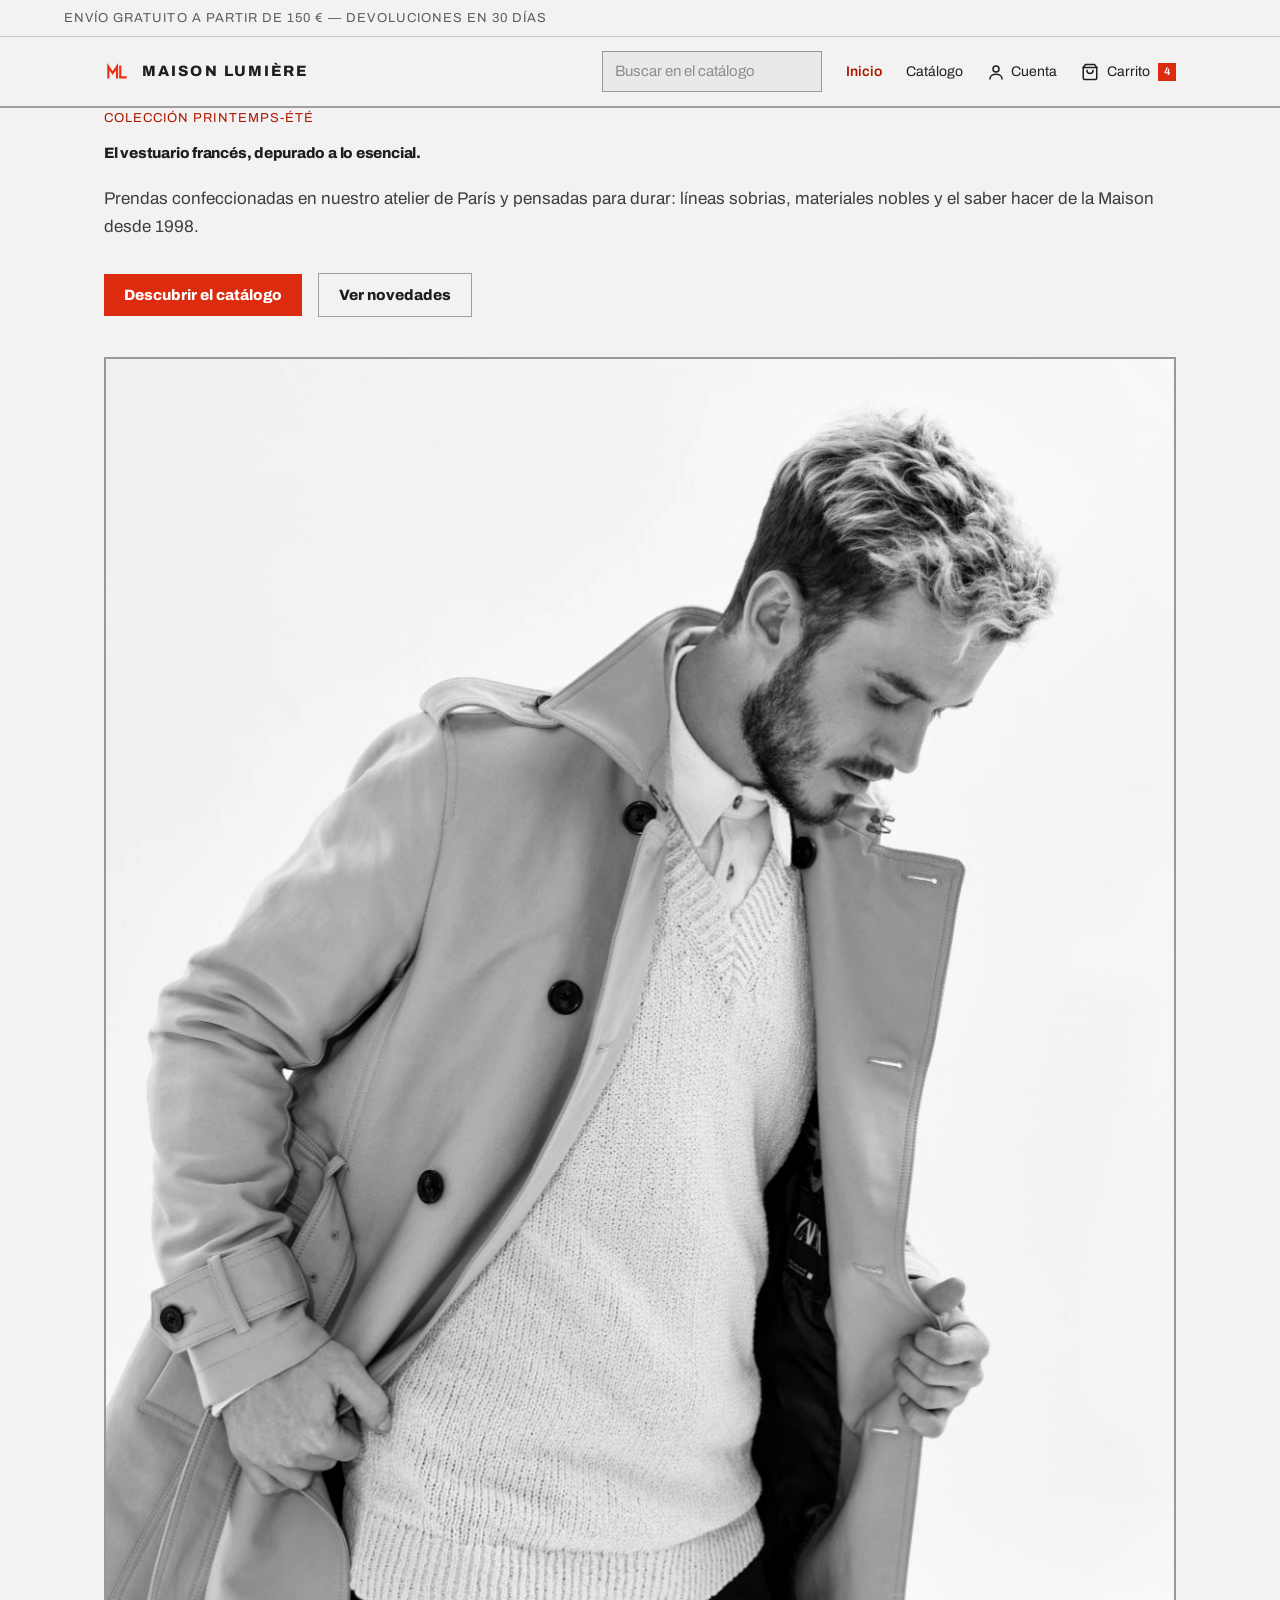
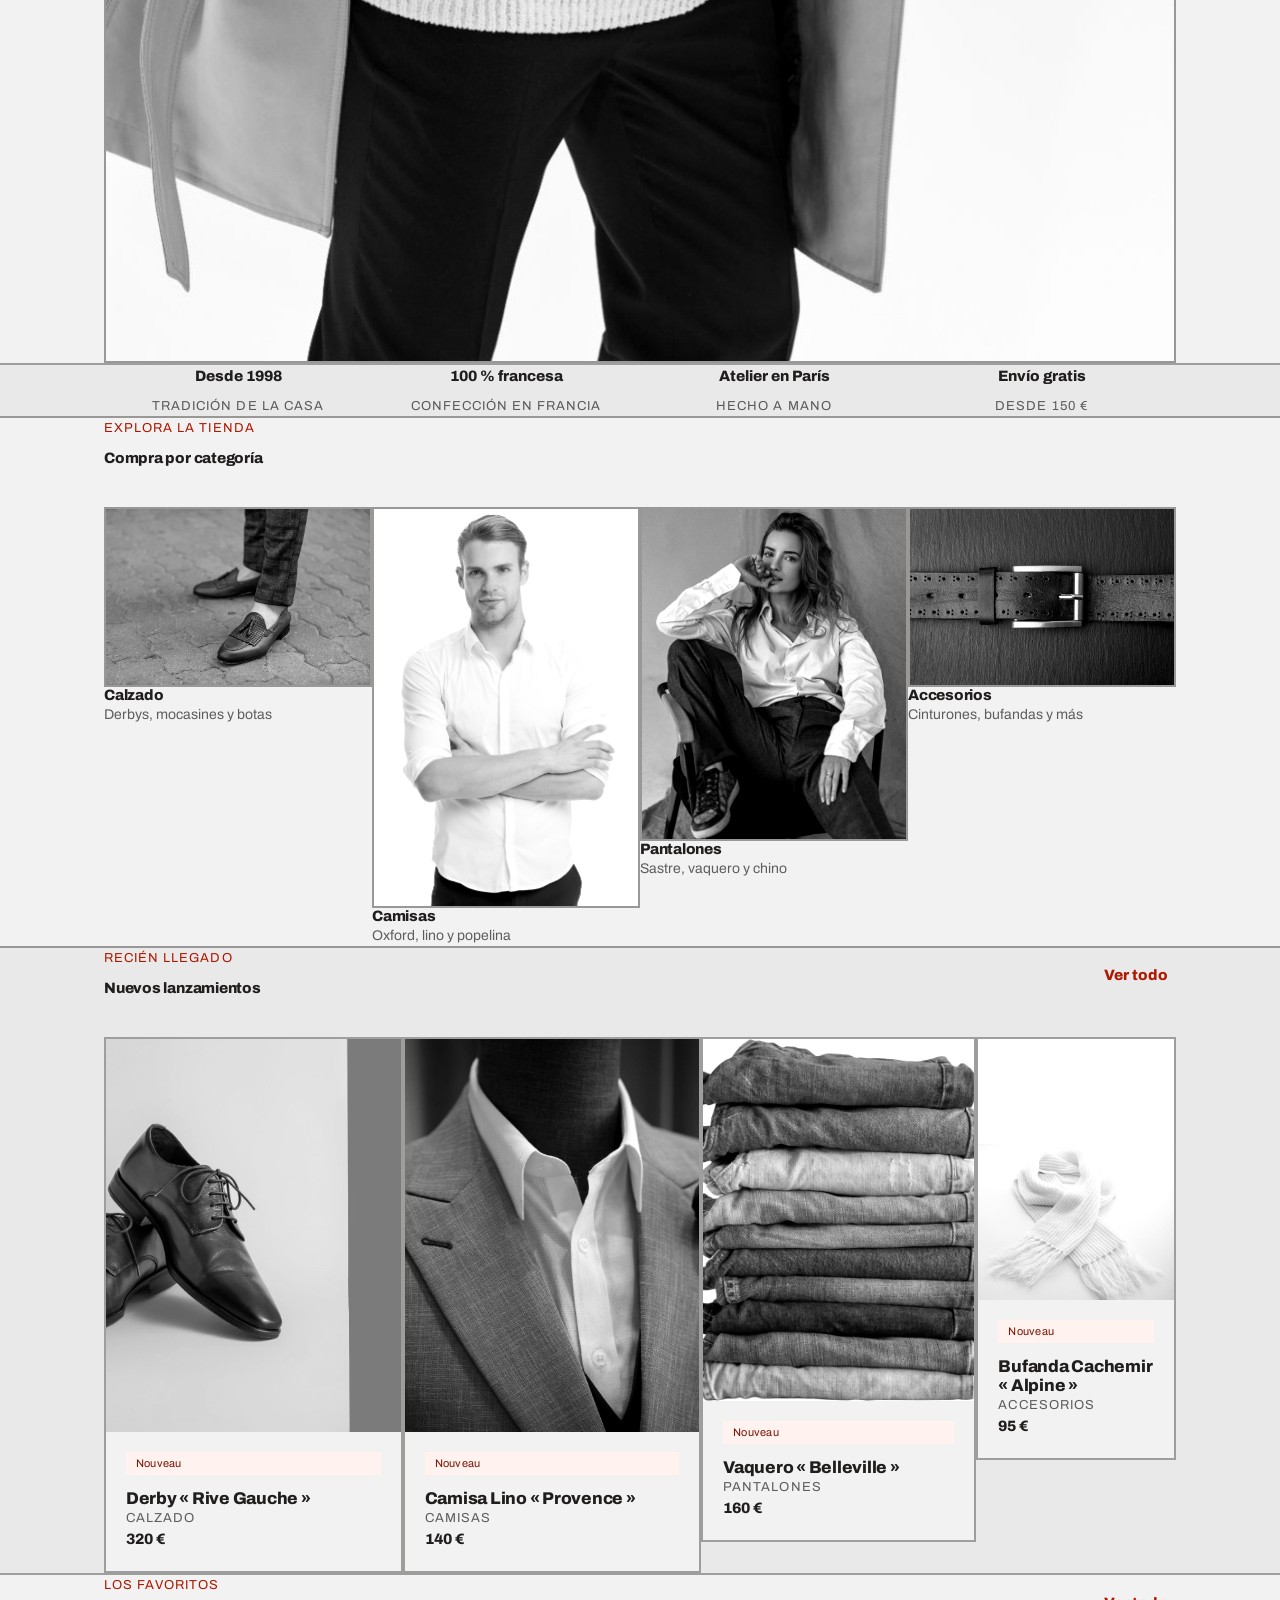
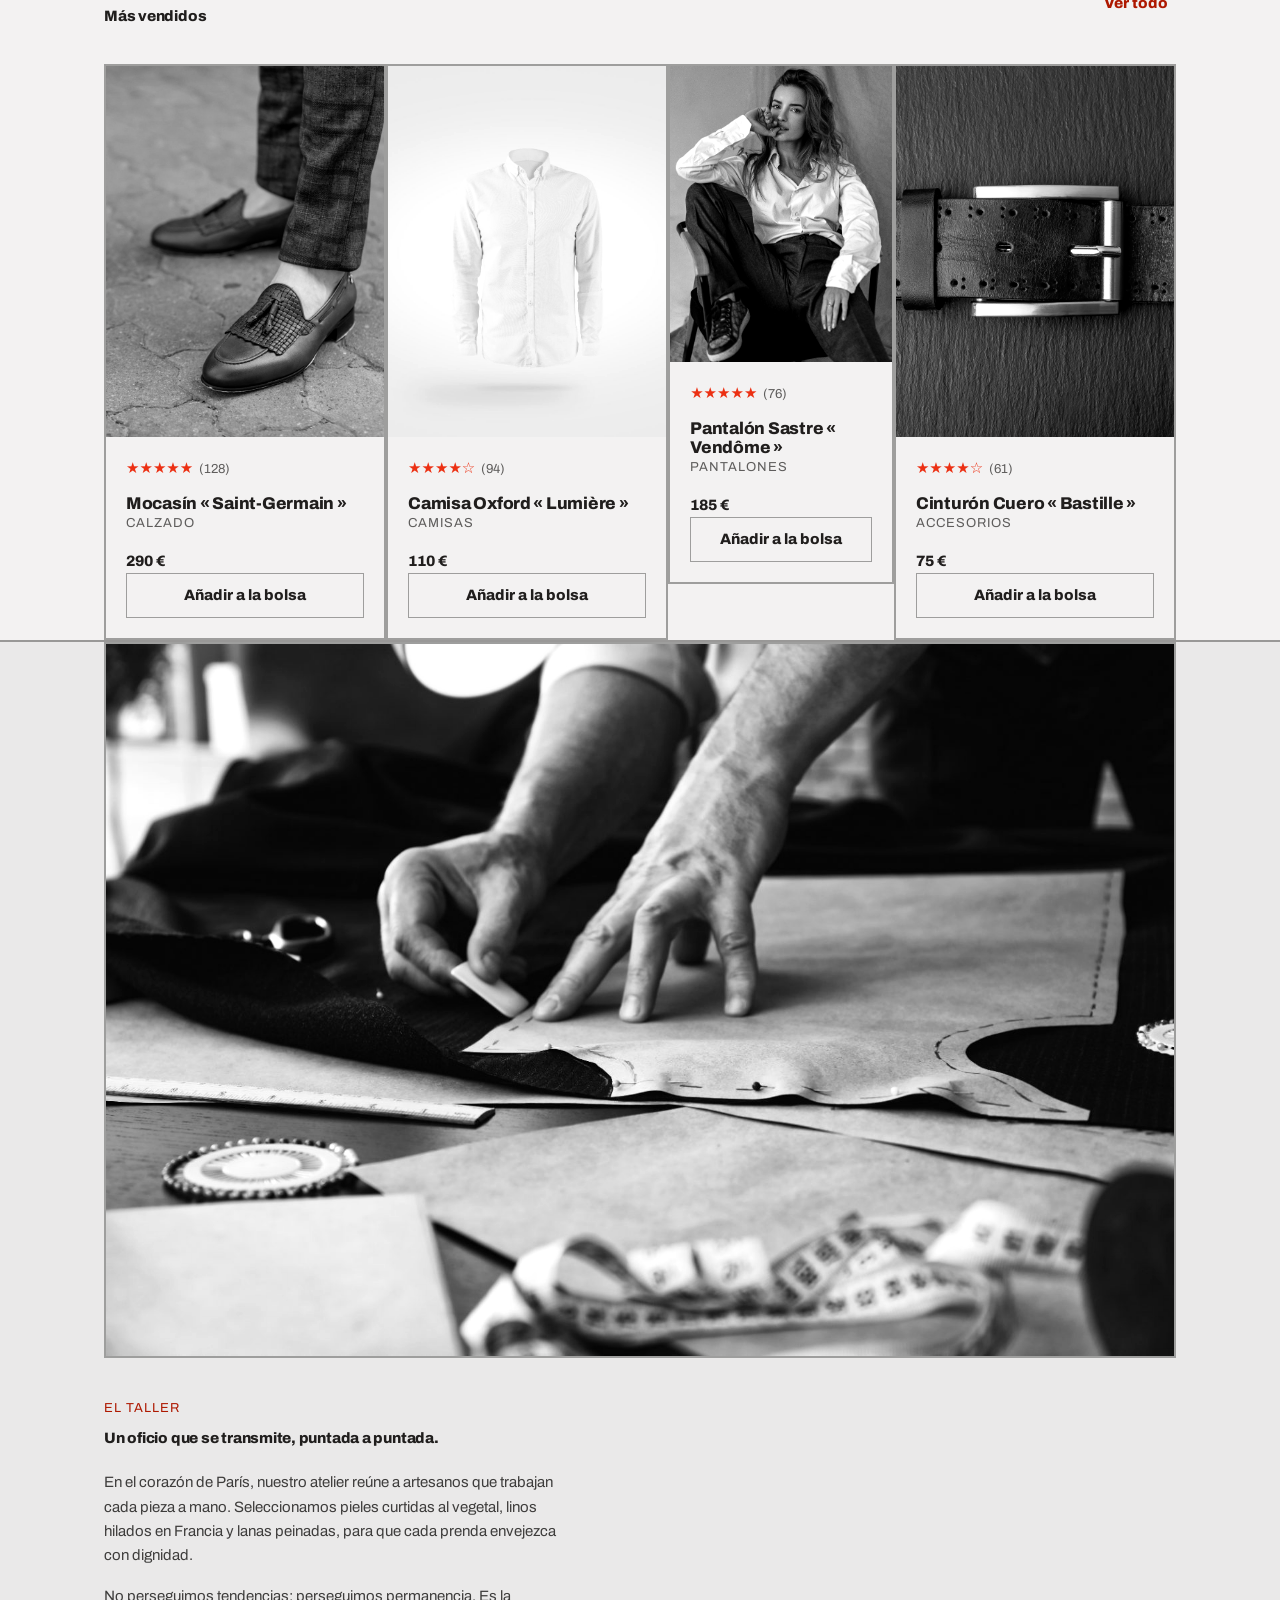
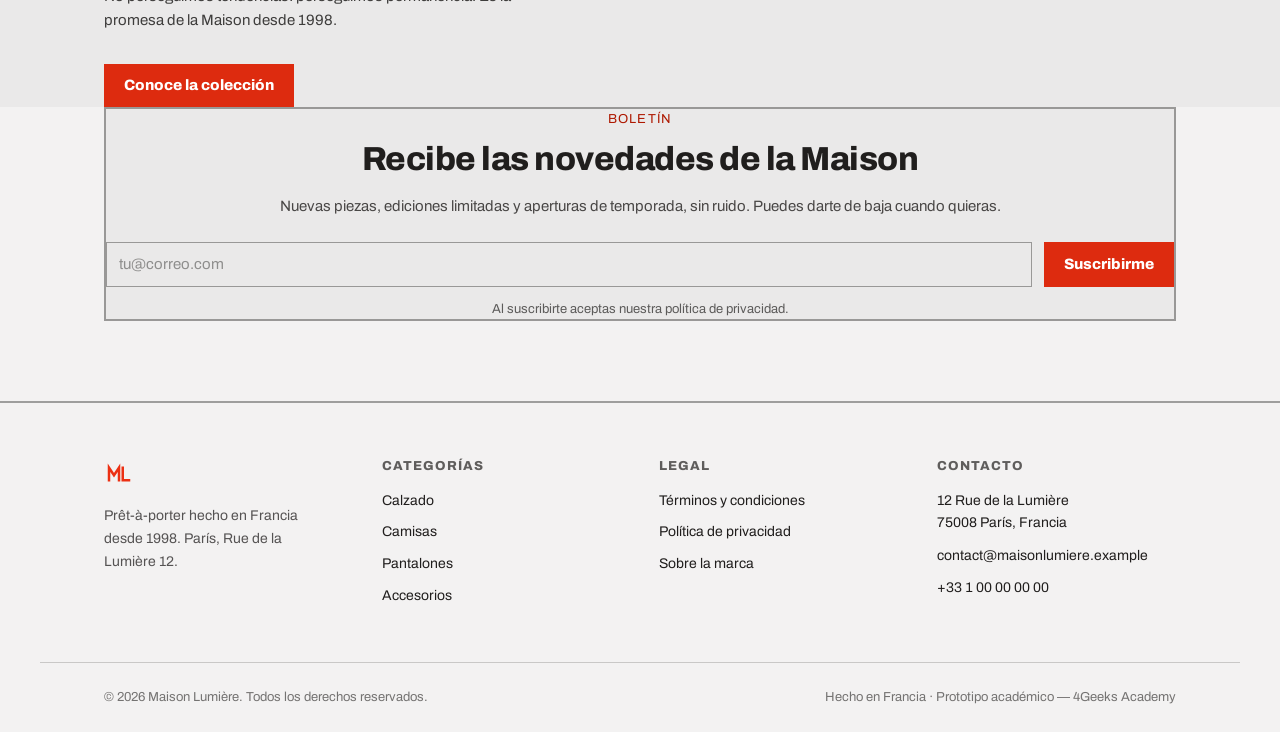
==== commit a2fc5525: "fix(home): corregir overflow horizontal en responsive y ajustes finales - Resolver el conflicto de l" ====
--- a/index.html
+++ b/index.html
@@ -2,15 +2,6 @@
 <!-- ════════════════════════════════════════════════════════════════════
      VISTA 1 de 5: HOME (index.html) · Maison Lumière
      ────────────────────────────────────────────────────────────────────
-
-     ⚠ ESTADO: PENDIENTE DE CONSTRUIR.
-     El <head>, la navbar y el footer ya están listos y son comunes a
-     las 5 vistas. El <main> está vacío a propósito: ahí trabaja la
-     persona responsable, en su propia rama. Dentro del <main> tienes
-     la lista exacta de requisitos y las piezas del sistema de diseño.
-     Lo que sigue aquí abajo es la REFERENCIA de lo que debe contener.
-     ¿Qué es esta página?
-     La portada de la tienda online. Es lo primero que ve el cliente.
 
      ¿Cómo está construida?
      Solo con HTML semántico y clases de Tailwind CSS (sin JavaScript
@@ -28,9 +19,6 @@
        7. Bloque editorial sobre el taller
        8. Suscripción a la newsletter
        9. Footer con categorías, legal y contacto     (requisito)
-
-     Este archivo nace de fusionar los prototipos "maison-lumiere"
-     (base técnica) y "maison-lumiere-v2" (diseño y fotos).
      ════════════════════════════════════════════════════════════════════ -->
 <html lang="es">
 <head>
@@ -190,7 +178,7 @@
          overflow-x-clip solo recorta el eje X: no crea contenedor de scroll,
          no afecta al scroll vertical ni a los carruseles (que ya deslizan
          con su propio overflow-x-auto). -->
-    <div class="overflow-x-clip">
+    <div class="relative overflow-x-clip">
 
     <!-- ①  HERO — Campaña Printemps-Été ─────────────────────────────────
          Texto a la izquierda, fotografía de campaña a la derecha. En móvil
@@ -204,7 +192,7 @@
           <h1 id="hero-titulo" class="mt-4 text-[clamp(42px,5.6vw,80px)] leading-[1.06]">
             El vestuario francés, depurado a lo esencial.
           </h1>
-          <p class="mt-6 max-w-[52ch] text-[17px] leading-relaxed text-tinta/85">
+          <p class="mt-6 max-w-[60ch] text-[17px] leading-relaxed text-tinta/85">
             Prendas confeccionadas en nuestro atelier de París y pensadas para
             durar: líneas sobrias, materiales nobles y el saber hacer de la
             Maison desde 1998.
@@ -279,7 +267,7 @@
           <a href="catalogo.html?cat=camisas" class="group block">
             <div class="overflow-hidden border-2 border-tinta/40 bg-superficie">
               <img src="assets/photos/camisas-cat.jpg" width="600" height="750"
-                   alt="Camisas dobladas de la colección."
+                   alt="Modelo con una camisa blanca de la colección."
                    class="foto-bn aspect-[4/5] transition-transform duration-500 group-hover:scale-[1.03]">
             </div>
             <h3 class="mt-3.5 text-[20px] group-hover:text-acento">Camisas</h3>
--- a/css/styles.css
+++ b/css/styles.css
@@ -1,2 +1,2 @@
 /*! tailwindcss v4.3.3 | MIT License | https://tailwindcss.com */
-@layer properties{@supports (((-webkit-hyphens:none)) and (not (margin-trim:inline))) or ((-moz-orient:inline) and (not (color:rgb(from red r g b)))){*,:before,:after,::backdrop{--tw-scroll-snap-strictness:proximity;--tw-border-style:solid;--tw-leading:initial;--tw-font-weight:initial;--tw-tracking:initial;--tw-ordinal:initial;--tw-slashed-zero:initial;--tw-numeric-figure:initial;--tw-numeric-spacing:initial;--tw-numeric-fraction:initial;--tw-shadow:0 0 #0000;--tw-shadow-color:initial;--tw-shadow-alpha:100%;--tw-inset-shadow:0 0 #0000;--tw-inset-shadow-color:initial;--tw-inset-shadow-alpha:100%;--tw-ring-color:initial;--tw-ring-shadow:0 0 #0000;--tw-inset-ring-color:initial;--tw-inset-ring-shadow:0 0 #0000;--tw-ring-inset:initial;--tw-ring-offset-width:0px;--tw-ring-offset-color:#fff;--tw-ring-offset-shadow:0 0 #0000;--tw-duration:initial;--tw-outline-style:solid;--tw-blur:initial;--tw-brightness:initial;--tw-contrast:initial;--tw-grayscale:initial;--tw-hue-rotate:initial;--tw-invert:initial;--tw-opacity:initial;--tw-saturate:initial;--tw-sepia:initial;--tw-drop-shadow:initial;--tw-drop-shadow-color:initial;--tw-drop-shadow-alpha:100%;--tw-drop-shadow-size:initial}}}@layer theme{:root,:host{--font-sans:"Archivo", system-ui, -apple-system, "Segoe UI", Roboto, Helvetica, Arial, sans-serif;--font-mono:ui-monospace, SFMono-Regular, Menlo, Monaco, Consolas, "Liberation Mono", "Courier New", monospace;--color-white:#fff;--spacing:.25rem;--font-weight-semibold:600;--font-weight-extrabold:800;--leading-tight:1.25;--leading-snug:1.375;--leading-relaxed:1.625;--default-transition-duration:.15s;--default-transition-timing-function:cubic-bezier(.4, 0, .2, 1);--default-font-family:var(--font-sans);--default-mono-font-family:var(--font-mono);--color-crudo:#f3f2f2;--color-superficie:#eae9e9;--color-tinta:#201e1d;--color-acento:#ec3013;--color-acento-fuerte:#dd2b0f;--color-acento-oscuro:#ae1800;--color-acento-claro:#fff2ef;--color-acento-noche:#7c1405;--color-humo:#f8f4f4;--color-grafito:#444141}}@layer base{*,:after,:before,::backdrop{box-sizing:border-box;border:0 solid;margin:0;padding:0}::file-selector-button{box-sizing:border-box;border:0 solid;margin:0;padding:0}html,:host{-webkit-text-size-adjust:100%;tab-size:4;line-height:1.5;font-family:var(--default-font-family,-apple-system, BlinkMacSystemFont, "Segoe UI", Roboto, "Helvetica Neue", "Noto Sans", Arial, sans-serif, "Apple Color Emoji", "Segoe UI Emoji", "Segoe UI Symbol", "Noto Color Emoji");font-feature-settings:var(--default-font-feature-settings,normal);font-variation-settings:var(--default-font-variation-settings,normal);-webkit-tap-highlight-color:transparent}hr{height:0;color:inherit;border-top-width:1px}abbr:where([title]){-webkit-text-decoration:underline dotted;text-decoration:underline dotted}h1,h2,h3,h4,h5,h6{font-size:inherit;font-weight:inherit}a{color:inherit;-webkit-text-decoration:inherit;-webkit-text-decoration:inherit;-webkit-text-decoration:inherit;text-decoration:inherit}b,strong{font-weight:bolder}code,kbd,samp,pre{font-family:var(--default-mono-font-family,ui-monospace, SFMono-Regular, Menlo, Monaco, Consolas, "Liberation Mono", "Courier New", monospace);font-feature-settings:var(--default-mono-font-feature-settings,normal);font-variation-settings:var(--default-mono-font-variation-settings,normal);font-size:1em}small{font-size:80%}sub,sup{vertical-align:baseline;font-size:75%;line-height:0;position:relative}sub{bottom:-.25em}sup{top:-.5em}table{text-indent:0;border-color:inherit;border-collapse:collapse}:-moz-focusring:where(:not(iframe)){outline:auto}progress{vertical-align:baseline}summary{display:list-item}ol,ul,menu{list-style:none}img,svg,video,canvas,audio,iframe,embed,object{vertical-align:middle;display:block}img,video{max-width:100%;height:auto}button,input,select,optgroup,textarea{font:inherit;font-feature-settings:inherit;font-variation-settings:inherit;letter-spacing:inherit;color:inherit;opacity:1;background-color:#0000;border-radius:0}::file-selector-button{font:inherit;font-feature-settings:inherit;font-variation-settings:inherit;letter-spacing:inherit;color:inherit;opacity:1;background-color:#0000;border-radius:0}:where(select:is([multiple],[size])) optgroup{font-weight:bolder}:where(select:is([multiple],[size])) optgroup option{padding-inline-start:20px}::file-selector-button{margin-inline-end:4px}::placeholder{opacity:1}@supports (not ((-webkit-appearance:-apple-pay-button))) or (contain-intrinsic-size:1px){::placeholder{color:currentColor}@supports (color:color-mix(in lab, red, red)){::placeholder{color:color-mix(in oklab, currentcolor 50%, transparent)}}}textarea{resize:vertical}::-webkit-search-decoration{-webkit-appearance:none}::-webkit-date-and-time-value{min-height:1lh;text-align:inherit}::-webkit-datetime-edit{display:inline-flex}::-webkit-datetime-edit-fields-wrapper{padding:0}::-webkit-datetime-edit{padding-block:0}::-webkit-datetime-edit-year-field{padding-block:0}::-webkit-datetime-edit-month-field{padding-block:0}::-webkit-datetime-edit-day-field{padding-block:0}::-webkit-datetime-edit-hour-field{padding-block:0}::-webkit-datetime-edit-minute-field{padding-block:0}::-webkit-datetime-edit-second-field{padding-block:0}::-webkit-datetime-edit-millisecond-field{padding-block:0}::-webkit-datetime-edit-meridiem-field{padding-block:0}::-webkit-calendar-picker-indicator{line-height:1}:-moz-ui-invalid{box-shadow:none}button,input:where([type=button],[type=reset],[type=submit]){appearance:button}::file-selector-button{appearance:button}::-webkit-inner-spin-button{height:auto}::-webkit-outer-spin-button{height:auto}[hidden]:where(:not([hidden=until-found])){display:none!important}html{-webkit-text-size-adjust:100%;scroll-behavior:smooth}body{background-color:var(--color-crudo);font-family:var(--font-sans);--tw-leading:1.55;color:var(--color-tinta);-webkit-font-smoothing:antialiased;-moz-osx-font-smoothing:grayscale;font-size:15px;line-height:1.55}h1,h2,h3,h4{--tw-leading:1.12;--tw-font-weight:var(--font-weight-extrabold);line-height:1.12;font-weight:var(--font-weight-extrabold);--tw-tracking:-.015em;letter-spacing:-.015em}h1,h2{text-wrap:balance}p,li{text-wrap:pretty}:focus-visible{outline-style:var(--tw-outline-style);outline-offset:2px;outline-width:2px;outline-color:var(--color-acento)}::selection{background:#ec30134d}a[aria-current=page]{--tw-font-weight:var(--font-weight-semibold);font-weight:var(--font-weight-semibold);color:var(--color-acento-oscuro)}summary::-webkit-details-marker{display:none}summary{list-style:none}}@layer components{.contenedor{width:100%;max-width:1200px;margin-inline:auto;padding-inline:clamp(20px,5vw,72px)}.etiqueta-seccion{--tw-tracking:.08em;letter-spacing:.08em;color:var(--color-acento-oscuro);text-transform:uppercase;font-size:13px;display:block}.separador{border-style:var(--tw-border-style);background-color:#201e1d66;border-width:0;height:2px}@supports (color:color-mix(in lab, red, red)){.separador{background-color:color-mix(in oklab, var(--color-tinta) 40%, transparent)}}.btn{cursor:pointer;justify-content:center;align-items:center;gap:calc(var(--spacing) * 2);padding-inline:calc(var(--spacing) * 5);padding-block:calc(var(--spacing) * 3);--tw-leading:var(--leading-tight);font-size:15px;line-height:var(--leading-tight);--tw-font-weight:var(--font-weight-extrabold);font-weight:var(--font-weight-extrabold);transition-property:color,background-color,border-color,outline-color,text-decoration-color,fill,stroke,--tw-gradient-from,--tw-gradient-via,--tw-gradient-to;transition-timing-function:var(--tw-ease,var(--default-transition-timing-function));transition-duration:var(--tw-duration,var(--default-transition-duration));display:inline-flex}.btn-primario{background-color:var(--color-acento-fuerte);color:var(--color-white)}@media (hover:hover){.btn-primario:hover{background-color:var(--color-acento-oscuro)}}.btn-secundario{border-style:var(--tw-border-style);border-width:1px;border-color:#201e1d66}@supports (color:color-mix(in lab, red, red)){.btn-secundario{border-color:color-mix(in oklab, var(--color-tinta) 40%, transparent)}}.btn-secundario{color:var(--color-tinta)}@media (hover:hover){.btn-secundario:hover{background-color:#201e1d0d}@supports (color:color-mix(in lab, red, red)){.btn-secundario:hover{background-color:color-mix(in oklab, var(--color-tinta) 5%, transparent)}}}.btn-fantasma{padding-inline:calc(var(--spacing) * 2);color:var(--color-acento-oscuro)}@media (hover:hover){.btn-fantasma:hover{background-color:#ec30131a}@supports (color:color-mix(in lab, red, red)){.btn-fantasma:hover{background-color:color-mix(in oklab, var(--color-acento) 10%, transparent)}}}.etiqueta-campo{margin-bottom:calc(var(--spacing) * 1.5);color:#201e1db3;font-size:13px;display:block}@supports (color:color-mix(in lab, red, red)){.etiqueta-campo{color:color-mix(in oklab, var(--color-tinta) 70%, transparent)}}.campo{border-style:var(--tw-border-style);border-width:1px;border-color:#201e1d66;width:100%}@supports (color:color-mix(in lab, red, red)){.campo{border-color:color-mix(in oklab, var(--color-tinta) 40%, transparent)}}.campo{background-color:var(--color-superficie);padding-inline:calc(var(--spacing) * 3);padding-block:calc(var(--spacing) * 2.5);color:var(--color-tinta);font-size:15px}.campo::placeholder{color:#201e1d73}@supports (color:color-mix(in lab, red, red)){.campo::placeholder{color:color-mix(in oklab, var(--color-tinta) 45%, transparent)}}@media (hover:hover){.campo:hover{border-color:#201e1d99}@supports (color:color-mix(in lab, red, red)){.campo:hover{border-color:color-mix(in oklab, var(--color-tinta) 60%, transparent)}}}.campo:focus{border-color:var(--color-acento);--tw-outline-style:none;outline-style:none}.campo:focus-visible{outline-style:var(--tw-outline-style);outline-width:2px;outline-color:var(--color-acento)}.segmento{border-style:var(--tw-border-style);border-width:1px;border-color:#201e1d66;flex-wrap:wrap;display:inline-flex}@supports (color:color-mix(in lab, red, red)){.segmento{border-color:color-mix(in oklab, var(--color-tinta) 40%, transparent)}}.segmento-opcion{cursor:pointer;justify-content:center;align-items:center;gap:calc(var(--spacing) * 1.5);padding-inline:calc(var(--spacing) * 3);padding-block:calc(var(--spacing) * 2);font-size:13px;display:inline-flex}.segmento-opcion+.segmento-opcion{border-left:1px solid #201e1d66}.segmento-opcion:has(input:checked){background-color:var(--color-acento-fuerte);color:var(--color-white)}.segmento-opcion:not(:has(input:checked)):hover{background-color:#201e1d0d}@supports (color:color-mix(in lab, red, red)){.segmento-opcion:not(:has(input:checked)):hover{background-color:color-mix(in oklab, var(--color-tinta) 5%, transparent)}}.segmento-opcion:has(input:focus-visible){outline-style:var(--tw-outline-style);outline-offset:calc(2px * -1);outline-width:2px;outline-color:var(--color-acento)}.segmento-opcion input{pointer-events:none;opacity:0;width:0;height:0;position:absolute}.etiqueta{padding-inline:calc(var(--spacing) * 2.5);--tw-tracking:.02em;letter-spacing:.02em;white-space:nowrap;align-items:center;padding-block:3px;font-size:11px;display:inline-flex}.etiqueta-roja{background-color:var(--color-acento-claro);color:var(--color-acento-noche)}.etiqueta-neutra{background-color:var(--color-humo);color:var(--color-grafito)}.foto-bn{object-fit:cover;--tw-contrast:contrast(1.08);--tw-grayscale:grayscale(100%);width:100%;height:100%;filter:var(--tw-blur,) var(--tw-brightness,) var(--tw-contrast,) var(--tw-grayscale,) var(--tw-hue-rotate,) var(--tw-invert,) var(--tw-saturate,) var(--tw-sepia,) var(--tw-drop-shadow,)}}@layer utilities{.invisible{visibility:hidden}.visible{visibility:visible}.sr-only{clip-path:inset(50%);white-space:nowrap;border-width:0;width:1px;height:1px;margin:-1px;padding:0;position:absolute;overflow:hidden}.absolute{position:absolute}.relative{position:relative}.right-0{right:0}.z-40{z-index:40}.mx-auto{margin-inline:auto}.mt-1{margin-top:var(--spacing)}.mt-2{margin-top:calc(var(--spacing) * 2)}.mt-3{margin-top:calc(var(--spacing) * 3)}.mt-3\.5{margin-top:calc(var(--spacing) * 3.5)}.mt-4{margin-top:calc(var(--spacing) * 4)}.mt-6{margin-top:calc(var(--spacing) * 6)}.mt-8{margin-top:calc(var(--spacing) * 8)}.mt-20{margin-top:calc(var(--spacing) * 20)}.mt-auto{margin-top:auto}.mr-auto{margin-right:auto}.mb-1\.5{margin-bottom:calc(var(--spacing) * 1.5)}.mb-3\.5{margin-bottom:calc(var(--spacing) * 3.5)}.mb-4{margin-bottom:calc(var(--spacing) * 4)}.mb-10{margin-bottom:calc(var(--spacing) * 10)}.block{display:block}.flex{display:flex}.grid{display:grid}.hidden{display:none}.inline-flex{display:inline-flex}.aspect-\[3\/2\]{aspect-ratio:3/2}.aspect-\[3\/4\]{aspect-ratio:3/4}.aspect-\[4\/5\]{aspect-ratio:4/5}.h-\[18px\]{height:18px}.h-full{height:100%}.min-h-screen{min-height:100vh}.w-64{width:calc(var(--spacing) * 64)}.w-\[72\%\]{width:72%}.w-\[220px\]{width:220px}.w-full{width:100%}.max-w-\[26ch\]{max-width:26ch}.max-w-\[48ch\]{max-width:48ch}.max-w-\[52ch\]{max-width:52ch}.max-w-\[54ch\]{max-width:54ch}.max-w-\[560px\]{max-width:560px}.min-w-\[18px\]{min-width:18px}.flex-1{flex:1}.shrink-0{flex-shrink:0}.cursor-pointer{cursor:pointer}.snap-x{scroll-snap-type:x var(--tw-scroll-snap-strictness)}.snap-mandatory{--tw-scroll-snap-strictness:mandatory}.snap-start{scroll-snap-align:start}.grid-cols-1{grid-template-columns:repeat(1,minmax(0,1fr))}.grid-cols-2{grid-template-columns:repeat(2,minmax(0,1fr))}.flex-col{flex-direction:column}.flex-wrap{flex-wrap:wrap}.items-center{align-items:center}.items-end{align-items:flex-end}.justify-between{justify-content:space-between}.justify-center{justify-content:center}.gap-1\.5{gap:calc(var(--spacing) * 1.5)}.gap-2{gap:calc(var(--spacing) * 2)}.gap-2\.5{gap:calc(var(--spacing) * 2.5)}.gap-3{gap:calc(var(--spacing) * 3)}.gap-4{gap:calc(var(--spacing) * 4)}.gap-5{gap:calc(var(--spacing) * 5)}.gap-6{gap:calc(var(--spacing) * 6)}.gap-x-5{column-gap:calc(var(--spacing) * 5)}.gap-x-8{column-gap:calc(var(--spacing) * 8)}.gap-x-\[clamp\(24px\,3vw\,48px\)\]{column-gap:clamp(24px,3vw,48px)}.gap-x-\[clamp\(32px\,5vw\,80px\)\]{column-gap:clamp(32px,5vw,80px)}.gap-y-8{row-gap:calc(var(--spacing) * 8)}.gap-y-10{row-gap:calc(var(--spacing) * 10)}.self-start{align-self:flex-start}.overflow-hidden{overflow:hidden}.overflow-x-auto{overflow-x:auto}.overflow-x-clip{overflow-x:clip}.border-2{border-style:var(--tw-border-style);border-width:2px}.border-t{border-top-style:var(--tw-border-style);border-top-width:1px}.border-t-2{border-top-style:var(--tw-border-style);border-top-width:2px}.border-b{border-bottom-style:var(--tw-border-style);border-bottom-width:1px}.border-b-2{border-bottom-style:var(--tw-border-style);border-bottom-width:2px}.border-tinta\/20{border-color:#201e1d33}@supports (color:color-mix(in lab, red, red)){.border-tinta\/20{border-color:color-mix(in oklab, var(--color-tinta) 20%, transparent)}}.border-tinta\/40{border-color:#201e1d66}@supports (color:color-mix(in lab, red, red)){.border-tinta\/40{border-color:color-mix(in oklab, var(--color-tinta) 40%, transparent)}}.bg-acento-fuerte{background-color:var(--color-acento-fuerte)}.bg-crudo{background-color:var(--color-crudo)}.bg-superficie{background-color:var(--color-superficie)}.p-2{padding:calc(var(--spacing) * 2)}.p-5{padding:calc(var(--spacing) * 5)}.p-7{padding:calc(var(--spacing) * 7)}.px-1{padding-inline:var(--spacing)}.px-\[clamp\(20px\,5vw\,72px\)\]{padding-inline:clamp(20px,5vw,72px)}.py-2{padding-block:calc(var(--spacing) * 2)}.py-3\.5{padding-block:calc(var(--spacing) * 3.5)}.py-6{padding-block:calc(var(--spacing) * 6)}.py-10{padding-block:calc(var(--spacing) * 10)}.py-14{padding-block:calc(var(--spacing) * 14)}.py-16{padding-block:calc(var(--spacing) * 16)}.py-\[clamp\(48px\,8vh\,96px\)\]{padding-block:clamp(48px,8vh,96px)}.py-\[clamp\(64px\,14vh\,140px\)\]{padding-block:clamp(64px,14vh,140px)}.pt-4{padding-top:calc(var(--spacing) * 4)}.pb-4{padding-bottom:calc(var(--spacing) * 4)}.text-center{text-align:center}.text-left{text-align:left}.text-\[11px\]{font-size:11px}.text-\[13px\]{font-size:13px}.text-\[14px\]{font-size:14px}.text-\[15px\]{font-size:15px}.text-\[17px\]{font-size:17px}.text-\[20px\]{font-size:20px}.text-\[clamp\(19px\,4\.6vw\,26px\)\]{font-size:clamp(19px,4.6vw,26px)}.text-\[clamp\(24px\,2\.6vw\,34px\)\]{font-size:clamp(24px,2.6vw,34px)}.text-\[clamp\(28px\,3vw\,40px\)\]{font-size:clamp(28px,3vw,40px)}.text-\[clamp\(34px\,6vw\,64px\)\]{font-size:clamp(34px,6vw,64px)}.text-\[clamp\(42px\,5\.6vw\,80px\)\]{font-size:clamp(42px,5.6vw,80px)}.leading-\[1\.06\]{--tw-leading:1.06;line-height:1.06}.leading-\[1\.08\]{--tw-leading:1.08;line-height:1.08}.leading-relaxed{--tw-leading:var(--leading-relaxed);line-height:var(--leading-relaxed)}.leading-snug{--tw-leading:var(--leading-snug);line-height:var(--leading-snug)}.font-extrabold{--tw-font-weight:var(--font-weight-extrabold);font-weight:var(--font-weight-extrabold)}.font-semibold{--tw-font-weight:var(--font-weight-semibold);font-weight:var(--font-weight-semibold)}.tracking-\[-0\.02em\]{--tw-tracking:-.02em;letter-spacing:-.02em}.tracking-\[0\.08em\]{--tw-tracking:.08em;letter-spacing:.08em}.tracking-\[0\.14em\]{--tw-tracking:.14em;letter-spacing:.14em}.text-acento{color:var(--color-acento)}.text-tinta\/60{color:#201e1d99}@supports (color:color-mix(in lab, red, red)){.text-tinta\/60{color:color-mix(in oklab, var(--color-tinta) 60%, transparent)}}.text-tinta\/70{color:#201e1db3}@supports (color:color-mix(in lab, red, red)){.text-tinta\/70{color:color-mix(in oklab, var(--color-tinta) 70%, transparent)}}.text-tinta\/75{color:#201e1dbf}@supports (color:color-mix(in lab, red, red)){.text-tinta\/75{color:color-mix(in oklab, var(--color-tinta) 75%, transparent)}}.text-tinta\/80{color:#201e1dcc}@supports (color:color-mix(in lab, red, red)){.text-tinta\/80{color:color-mix(in oklab, var(--color-tinta) 80%, transparent)}}.text-tinta\/85{color:#201e1dd9}@supports (color:color-mix(in lab, red, red)){.text-tinta\/85{color:color-mix(in oklab, var(--color-tinta) 85%, transparent)}}.text-white{color:var(--color-white)}.uppercase{text-transform:uppercase}.not-italic{font-style:normal}.tabular-nums{--tw-numeric-spacing:tabular-nums;font-variant-numeric:var(--tw-ordinal,) var(--tw-slashed-zero,) var(--tw-numeric-figure,) var(--tw-numeric-spacing,) var(--tw-numeric-fraction,)}.shadow-lg{--tw-shadow:0 10px 15px -3px var(--tw-shadow-color,#0000001a), 0 4px 6px -4px var(--tw-shadow-color,#0000001a);box-shadow:var(--tw-inset-shadow), var(--tw-inset-ring-shadow), var(--tw-ring-offset-shadow), var(--tw-ring-shadow), var(--tw-shadow)}.transition-transform{transition-property:transform,translate,scale,rotate;transition-timing-function:var(--tw-ease,var(--default-transition-timing-function));transition-duration:var(--tw-duration,var(--default-transition-duration))}.duration-500{--tw-duration:.5s;transition-duration:.5s}@media (hover:hover){.group-hover\:scale-\[1\.03\]:is(:where(.group):hover *){scale:1.03}.group-hover\:text-acento:is(:where(.group):hover *),.hover\:text-acento:hover{color:var(--color-acento)}}.focus\:not-sr-only:focus{clip-path:none;white-space:normal;width:auto;height:auto;margin:0;padding:0;position:static;overflow:visible}.focus\:absolute:focus{position:absolute}.focus\:top-2:focus{top:calc(var(--spacing) * 2)}.focus\:left-2:focus{left:calc(var(--spacing) * 2)}.focus\:z-50:focus{z-index:50}.focus\:bg-tinta:focus{background-color:var(--color-tinta)}.focus\:px-4:focus{padding-inline:calc(var(--spacing) * 4)}.focus\:py-2:focus{padding-block:calc(var(--spacing) * 2)}.focus\:text-crudo:focus{color:var(--color-crudo)}@media (min-width:40rem){.sm\:inline{display:inline}.sm\:w-\[46\%\]{width:46%}.sm\:grid-cols-2{grid-template-columns:repeat(2,minmax(0,1fr))}.sm\:flex-row{flex-direction:row}.sm\:justify-between{justify-content:space-between}}@media (min-width:48rem){.md\:w-\[31\%\]{width:31%}}@media (min-width:64rem){.lg\:block{display:block}.lg\:flex{display:flex}.lg\:hidden{display:none}.lg\:w-auto{width:auto}.lg\:flex-\[1_1_200px\]{flex:200px}.lg\:grid-cols-2{grid-template-columns:repeat(2,minmax(0,1fr))}.lg\:grid-cols-4{grid-template-columns:repeat(4,minmax(0,1fr))}}}@property --tw-scroll-snap-strictness{syntax:"*";inherits:false;initial-value:proximity}@property --tw-border-style{syntax:"*";inherits:false;initial-value:solid}@property --tw-leading{syntax:"*";inherits:false}@property --tw-font-weight{syntax:"*";inherits:false}@property --tw-tracking{syntax:"*";inherits:false}@property --tw-ordinal{syntax:"*";inherits:false}@property --tw-slashed-zero{syntax:"*";inherits:false}@property --tw-numeric-figure{syntax:"*";inherits:false}@property --tw-numeric-spacing{syntax:"*";inherits:false}@property --tw-numeric-fraction{syntax:"*";inherits:false}@property --tw-shadow{syntax:"*";inherits:false;initial-value:0 0 #0000}@property --tw-shadow-color{syntax:"*";inherits:false}@property --tw-shadow-alpha{syntax:"<percentage>";inherits:false;initial-value:100%}@property --tw-inset-shadow{syntax:"*";inherits:false;initial-value:0 0 #0000}@property --tw-inset-shadow-color{syntax:"*";inherits:false}@property --tw-inset-shadow-alpha{syntax:"<percentage>";inherits:false;initial-value:100%}@property --tw-ring-color{syntax:"*";inherits:false}@property --tw-ring-shadow{syntax:"*";inherits:false;initial-value:0 0 #0000}@property --tw-inset-ring-color{syntax:"*";inherits:false}@property --tw-inset-ring-shadow{syntax:"*";inherits:false;initial-value:0 0 #0000}@property --tw-ring-inset{syntax:"*";inherits:false}@property --tw-ring-offset-width{syntax:"<length>";inherits:false;initial-value:0}@property --tw-ring-offset-color{syntax:"*";inherits:false;initial-value:#fff}@property --tw-ring-offset-shadow{syntax:"*";inherits:false;initial-value:0 0 #0000}@property --tw-duration{syntax:"*";inherits:false}@property --tw-outline-style{syntax:"*";inherits:false;initial-value:solid}@property --tw-blur{syntax:"*";inherits:false}@property --tw-brightness{syntax:"*";inherits:false}@property --tw-contrast{syntax:"*";inherits:false}@property --tw-grayscale{syntax:"*";inherits:false}@property --tw-hue-rotate{syntax:"*";inherits:false}@property --tw-invert{syntax:"*";inherits:false}@property --tw-opacity{syntax:"*";inherits:false}@property --tw-saturate{syntax:"*";inherits:false}@property --tw-sepia{syntax:"*";inherits:false}@property --tw-drop-shadow{syntax:"*";inherits:false}@property --tw-drop-shadow-color{syntax:"*";inherits:false}@property --tw-drop-shadow-alpha{syntax:"<percentage>";inherits:false;initial-value:100%}@property --tw-drop-shadow-size{syntax:"*";inherits:false}+@layer properties{@supports (((-webkit-hyphens:none)) and (not (margin-trim:inline))) or ((-moz-orient:inline) and (not (color:rgb(from red r g b)))){*,:before,:after,::backdrop{--tw-border-style:solid;--tw-leading:initial;--tw-font-weight:initial;--tw-tracking:initial;--tw-ordinal:initial;--tw-slashed-zero:initial;--tw-numeric-figure:initial;--tw-numeric-spacing:initial;--tw-numeric-fraction:initial;--tw-shadow:0 0 #0000;--tw-shadow-color:initial;--tw-shadow-alpha:100%;--tw-inset-shadow:0 0 #0000;--tw-inset-shadow-color:initial;--tw-inset-shadow-alpha:100%;--tw-ring-color:initial;--tw-ring-shadow:0 0 #0000;--tw-inset-ring-color:initial;--tw-inset-ring-shadow:0 0 #0000;--tw-ring-inset:initial;--tw-ring-offset-width:0px;--tw-ring-offset-color:#fff;--tw-ring-offset-shadow:0 0 #0000;--tw-duration:initial;--tw-outline-style:solid;--tw-blur:initial;--tw-brightness:initial;--tw-contrast:initial;--tw-grayscale:initial;--tw-hue-rotate:initial;--tw-invert:initial;--tw-opacity:initial;--tw-saturate:initial;--tw-sepia:initial;--tw-drop-shadow:initial;--tw-drop-shadow-color:initial;--tw-drop-shadow-alpha:100%;--tw-drop-shadow-size:initial}}}@layer theme{:root,:host{--font-sans:"Archivo", system-ui, -apple-system, "Segoe UI", Roboto, Helvetica, Arial, sans-serif;--font-mono:ui-monospace, SFMono-Regular, Menlo, Monaco, Consolas, "Liberation Mono", "Courier New", monospace;--color-white:#fff;--spacing:.25rem;--font-weight-semibold:600;--font-weight-extrabold:800;--leading-tight:1.25;--leading-snug:1.375;--leading-relaxed:1.625;--default-transition-duration:.15s;--default-transition-timing-function:cubic-bezier(.4, 0, .2, 1);--default-font-family:var(--font-sans);--default-mono-font-family:var(--font-mono);--color-crudo:#f3f2f2;--color-superficie:#eae9e9;--color-tinta:#201e1d;--color-acento:#ec3013;--color-acento-fuerte:#dd2b0f;--color-acento-oscuro:#ae1800;--color-acento-claro:#fff2ef;--color-acento-noche:#7c1405;--color-humo:#f8f4f4;--color-grafito:#444141}}@layer base{*,:after,:before,::backdrop{box-sizing:border-box;border:0 solid;margin:0;padding:0}::file-selector-button{box-sizing:border-box;border:0 solid;margin:0;padding:0}html,:host{-webkit-text-size-adjust:100%;tab-size:4;line-height:1.5;font-family:var(--default-font-family,-apple-system, BlinkMacSystemFont, "Segoe UI", Roboto, "Helvetica Neue", "Noto Sans", Arial, sans-serif, "Apple Color Emoji", "Segoe UI Emoji", "Segoe UI Symbol", "Noto Color Emoji");font-feature-settings:var(--default-font-feature-settings,normal);font-variation-settings:var(--default-font-variation-settings,normal);-webkit-tap-highlight-color:transparent}hr{height:0;color:inherit;border-top-width:1px}abbr:where([title]){-webkit-text-decoration:underline dotted;text-decoration:underline dotted}h1,h2,h3,h4,h5,h6{font-size:inherit;font-weight:inherit}a{color:inherit;-webkit-text-decoration:inherit;-webkit-text-decoration:inherit;-webkit-text-decoration:inherit;text-decoration:inherit}b,strong{font-weight:bolder}code,kbd,samp,pre{font-family:var(--default-mono-font-family,ui-monospace, SFMono-Regular, Menlo, Monaco, Consolas, "Liberation Mono", "Courier New", monospace);font-feature-settings:var(--default-mono-font-feature-settings,normal);font-variation-settings:var(--default-mono-font-variation-settings,normal);font-size:1em}small{font-size:80%}sub,sup{vertical-align:baseline;font-size:75%;line-height:0;position:relative}sub{bottom:-.25em}sup{top:-.5em}table{text-indent:0;border-color:inherit;border-collapse:collapse}:-moz-focusring:where(:not(iframe)){outline:auto}progress{vertical-align:baseline}summary{display:list-item}ol,ul,menu{list-style:none}img,svg,video,canvas,audio,iframe,embed,object{vertical-align:middle;display:block}img,video{max-width:100%;height:auto}button,input,select,optgroup,textarea{font:inherit;font-feature-settings:inherit;font-variation-settings:inherit;letter-spacing:inherit;color:inherit;opacity:1;background-color:#0000;border-radius:0}::file-selector-button{font:inherit;font-feature-settings:inherit;font-variation-settings:inherit;letter-spacing:inherit;color:inherit;opacity:1;background-color:#0000;border-radius:0}:where(select:is([multiple],[size])) optgroup{font-weight:bolder}:where(select:is([multiple],[size])) optgroup option{padding-inline-start:20px}::file-selector-button{margin-inline-end:4px}::placeholder{opacity:1}@supports (not ((-webkit-appearance:-apple-pay-button))) or (contain-intrinsic-size:1px){::placeholder{color:currentColor}@supports (color:color-mix(in lab, red, red)){::placeholder{color:color-mix(in oklab, currentcolor 50%, transparent)}}}textarea{resize:vertical}::-webkit-search-decoration{-webkit-appearance:none}::-webkit-date-and-time-value{min-height:1lh;text-align:inherit}::-webkit-datetime-edit{display:inline-flex}::-webkit-datetime-edit-fields-wrapper{padding:0}::-webkit-datetime-edit{padding-block:0}::-webkit-datetime-edit-year-field{padding-block:0}::-webkit-datetime-edit-month-field{padding-block:0}::-webkit-datetime-edit-day-field{padding-block:0}::-webkit-datetime-edit-hour-field{padding-block:0}::-webkit-datetime-edit-minute-field{padding-block:0}::-webkit-datetime-edit-second-field{padding-block:0}::-webkit-datetime-edit-millisecond-field{padding-block:0}::-webkit-datetime-edit-meridiem-field{padding-block:0}::-webkit-calendar-picker-indicator{line-height:1}:-moz-ui-invalid{box-shadow:none}button,input:where([type=button],[type=reset],[type=submit]){appearance:button}::file-selector-button{appearance:button}::-webkit-inner-spin-button{height:auto}::-webkit-outer-spin-button{height:auto}[hidden]:where(:not([hidden=until-found])){display:none!important}html{-webkit-text-size-adjust:100%;scroll-behavior:smooth}body{background-color:var(--color-crudo);font-family:var(--font-sans);--tw-leading:1.55;color:var(--color-tinta);-webkit-font-smoothing:antialiased;-moz-osx-font-smoothing:grayscale;font-size:15px;line-height:1.55}h1,h2,h3,h4{--tw-leading:1.12;--tw-font-weight:var(--font-weight-extrabold);line-height:1.12;font-weight:var(--font-weight-extrabold);--tw-tracking:-.015em;letter-spacing:-.015em}h1,h2{text-wrap:balance}p,li{text-wrap:pretty}:focus-visible{outline-style:var(--tw-outline-style);outline-offset:2px;outline-width:2px;outline-color:var(--color-acento)}::selection{background:#ec30134d}a[aria-current=page]{--tw-font-weight:var(--font-weight-semibold);font-weight:var(--font-weight-semibold);color:var(--color-acento-oscuro)}summary::-webkit-details-marker{display:none}summary{list-style:none}}@layer components{.contenedor{width:100%;max-width:1200px;margin-inline:auto;padding-inline:clamp(20px,5vw,72px)}.etiqueta-seccion{--tw-tracking:.08em;letter-spacing:.08em;color:var(--color-acento-oscuro);text-transform:uppercase;font-size:13px;display:block}.separador{border-style:var(--tw-border-style);background-color:#201e1d66;border-width:0;height:2px}@supports (color:color-mix(in lab, red, red)){.separador{background-color:color-mix(in oklab, var(--color-tinta) 40%, transparent)}}.btn{cursor:pointer;justify-content:center;align-items:center;gap:calc(var(--spacing) * 2);padding-inline:calc(var(--spacing) * 5);padding-block:calc(var(--spacing) * 3);--tw-leading:var(--leading-tight);font-size:15px;line-height:var(--leading-tight);--tw-font-weight:var(--font-weight-extrabold);font-weight:var(--font-weight-extrabold);transition-property:color,background-color,border-color,outline-color,text-decoration-color,fill,stroke,--tw-gradient-from,--tw-gradient-via,--tw-gradient-to;transition-timing-function:var(--tw-ease,var(--default-transition-timing-function));transition-duration:var(--tw-duration,var(--default-transition-duration));display:inline-flex}.btn-primario{background-color:var(--color-acento-fuerte);color:var(--color-white)}@media (hover:hover){.btn-primario:hover{background-color:var(--color-acento-oscuro)}}.btn-secundario{border-style:var(--tw-border-style);border-width:1px;border-color:#201e1d66}@supports (color:color-mix(in lab, red, red)){.btn-secundario{border-color:color-mix(in oklab, var(--color-tinta) 40%, transparent)}}.btn-secundario{color:var(--color-tinta)}@media (hover:hover){.btn-secundario:hover{background-color:#201e1d0d}@supports (color:color-mix(in lab, red, red)){.btn-secundario:hover{background-color:color-mix(in oklab, var(--color-tinta) 5%, transparent)}}}.btn-fantasma{padding-inline:calc(var(--spacing) * 2);color:var(--color-acento-oscuro)}@media (hover:hover){.btn-fantasma:hover{background-color:#ec30131a}@supports (color:color-mix(in lab, red, red)){.btn-fantasma:hover{background-color:color-mix(in oklab, var(--color-acento) 10%, transparent)}}}.etiqueta-campo{margin-bottom:calc(var(--spacing) * 1.5);color:#201e1db3;font-size:13px;display:block}@supports (color:color-mix(in lab, red, red)){.etiqueta-campo{color:color-mix(in oklab, var(--color-tinta) 70%, transparent)}}.campo{border-style:var(--tw-border-style);border-width:1px;border-color:#201e1d66;width:100%}@supports (color:color-mix(in lab, red, red)){.campo{border-color:color-mix(in oklab, var(--color-tinta) 40%, transparent)}}.campo{background-color:var(--color-superficie);padding-inline:calc(var(--spacing) * 3);padding-block:calc(var(--spacing) * 2.5);color:var(--color-tinta);font-size:15px}.campo::placeholder{color:#201e1d73}@supports (color:color-mix(in lab, red, red)){.campo::placeholder{color:color-mix(in oklab, var(--color-tinta) 45%, transparent)}}@media (hover:hover){.campo:hover{border-color:#201e1d99}@supports (color:color-mix(in lab, red, red)){.campo:hover{border-color:color-mix(in oklab, var(--color-tinta) 60%, transparent)}}}.campo:focus{border-color:var(--color-acento);--tw-outline-style:none;outline-style:none}.campo:focus-visible{outline-style:var(--tw-outline-style);outline-width:2px;outline-color:var(--color-acento)}.segmento{border-style:var(--tw-border-style);border-width:1px;border-color:#201e1d66;flex-wrap:wrap;display:inline-flex}@supports (color:color-mix(in lab, red, red)){.segmento{border-color:color-mix(in oklab, var(--color-tinta) 40%, transparent)}}.segmento-opcion{cursor:pointer;justify-content:center;align-items:center;gap:calc(var(--spacing) * 1.5);padding-inline:calc(var(--spacing) * 3);padding-block:calc(var(--spacing) * 2);font-size:13px;display:inline-flex}.segmento-opcion+.segmento-opcion{border-left:1px solid #201e1d66}.segmento-opcion:has(input:checked){background-color:var(--color-acento-fuerte);color:var(--color-white)}.segmento-opcion:not(:has(input:checked)):hover{background-color:#201e1d0d}@supports (color:color-mix(in lab, red, red)){.segmento-opcion:not(:has(input:checked)):hover{background-color:color-mix(in oklab, var(--color-tinta) 5%, transparent)}}.segmento-opcion:has(input:focus-visible){outline-style:var(--tw-outline-style);outline-offset:calc(2px * -1);outline-width:2px;outline-color:var(--color-acento)}.segmento-opcion input{pointer-events:none;opacity:0;width:0;height:0;position:absolute}.etiqueta{padding-inline:calc(var(--spacing) * 2.5);--tw-tracking:.02em;letter-spacing:.02em;white-space:nowrap;align-items:center;padding-block:3px;font-size:11px;display:inline-flex}.etiqueta-roja{background-color:var(--color-acento-claro);color:var(--color-acento-noche)}.etiqueta-neutra{background-color:var(--color-humo);color:var(--color-grafito)}.foto-bn{object-fit:cover;--tw-contrast:contrast(1.08);--tw-grayscale:grayscale(100%);width:100%;height:100%;filter:var(--tw-blur,) var(--tw-brightness,) var(--tw-contrast,) var(--tw-grayscale,) var(--tw-hue-rotate,) var(--tw-invert,) var(--tw-saturate,) var(--tw-sepia,) var(--tw-drop-shadow,)}}@layer utilities{.invisible{visibility:hidden}.visible{visibility:visible}.sr-only{clip-path:inset(50%);white-space:nowrap;border-width:0;width:1px;height:1px;margin:-1px;padding:0;position:absolute;overflow:hidden}.absolute{position:absolute}.relative{position:relative}.right-0{right:0}.z-40{z-index:40}.mx-auto{margin-inline:auto}.mt-2{margin-top:calc(var(--spacing) * 2)}.mt-3{margin-top:calc(var(--spacing) * 3)}.mt-4{margin-top:calc(var(--spacing) * 4)}.mt-5{margin-top:calc(var(--spacing) * 5)}.mt-6{margin-top:calc(var(--spacing) * 6)}.mt-8{margin-top:calc(var(--spacing) * 8)}.mt-10{margin-top:calc(var(--spacing) * 10)}.mt-20{margin-top:calc(var(--spacing) * 20)}.mr-auto{margin-right:auto}.mb-1\.5{margin-bottom:calc(var(--spacing) * 1.5)}.mb-3\.5{margin-bottom:calc(var(--spacing) * 3.5)}.mb-4{margin-bottom:calc(var(--spacing) * 4)}.mb-9{margin-bottom:calc(var(--spacing) * 9)}.mb-10{margin-bottom:calc(var(--spacing) * 10)}.ml-\[-0\.04em\]{margin-left:-.04em}.flex{display:flex}.grid{display:grid}.hidden{display:none}.inline-flex{display:inline-flex}.aspect-\[3\/4\]{aspect-ratio:3/4}.aspect-square{aspect-ratio:1}.h-\[18px\]{height:18px}.h-\[46px\]{height:46px}.min-h-screen{min-height:100vh}.w-24{width:calc(var(--spacing) * 24)}.w-64{width:calc(var(--spacing) * 64)}.w-\[220px\]{width:220px}.max-w-\[26ch\]{max-width:26ch}.max-w-\[52ch\]{max-width:52ch}.max-w-\[54ch\]{max-width:54ch}.min-w-11{min-width:calc(var(--spacing) * 11)}.min-w-\[18px\]{min-width:18px}.flex-1{flex:1}.cursor-pointer{cursor:pointer}.grid-cols-1{grid-template-columns:repeat(1,minmax(0,1fr))}.grid-cols-2{grid-template-columns:repeat(2,minmax(0,1fr))}.grid-cols-\[120px_1fr\]{grid-template-columns:120px 1fr}.flex-col{flex-direction:column}.flex-wrap{flex-wrap:wrap}.items-baseline{align-items:baseline}.items-center{align-items:center}.items-end{align-items:flex-end}.justify-between{justify-content:space-between}.justify-center{justify-content:center}.gap-1\.5{gap:calc(var(--spacing) * 1.5)}.gap-2{gap:calc(var(--spacing) * 2)}.gap-2\.5{gap:calc(var(--spacing) * 2.5)}.gap-3{gap:calc(var(--spacing) * 3)}.gap-4{gap:calc(var(--spacing) * 4)}.gap-6{gap:calc(var(--spacing) * 6)}.gap-x-\[clamp\(20px\,2\.5vw\,32px\)\]{column-gap:clamp(20px,2.5vw,32px)}.gap-x-\[clamp\(24px\,3vw\,48px\)\]{column-gap:clamp(24px,3vw,48px)}.gap-x-\[clamp\(32px\,4vw\,72px\)\]{column-gap:clamp(32px,4vw,72px)}.gap-x-\[clamp\(32px\,5vw\,96px\)\]{column-gap:clamp(32px,5vw,96px)}.gap-y-10{row-gap:calc(var(--spacing) * 10)}.gap-y-12{row-gap:calc(var(--spacing) * 12)}.overflow-hidden{overflow:hidden}.border-2{border-style:var(--tw-border-style);border-width:2px}.border-y{border-block-style:var(--tw-border-style);border-block-width:1px}.border-t{border-top-style:var(--tw-border-style);border-top-width:1px}.border-t-2{border-top-style:var(--tw-border-style);border-top-width:2px}.border-b{border-bottom-style:var(--tw-border-style);border-bottom-width:1px}.border-b-2{border-bottom-style:var(--tw-border-style);border-bottom-width:2px}.border-tinta\/20{border-color:#201e1d33}@supports (color:color-mix(in lab, red, red)){.border-tinta\/20{border-color:color-mix(in oklab, var(--color-tinta) 20%, transparent)}}.border-tinta\/40{border-color:#201e1d66}@supports (color:color-mix(in lab, red, red)){.border-tinta\/40{border-color:color-mix(in oklab, var(--color-tinta) 40%, transparent)}}.border-b-tinta\/40{border-bottom-color:#201e1d66}@supports (color:color-mix(in lab, red, red)){.border-b-tinta\/40{border-bottom-color:color-mix(in oklab, var(--color-tinta) 40%, transparent)}}.bg-acento-fuerte{background-color:var(--color-acento-fuerte)}.bg-crudo{background-color:var(--color-crudo)}.bg-superficie{background-color:var(--color-superficie)}.object-left{object-position:left}.object-left-bottom{object-position:left bottom}.object-left-top{object-position:left top}.p-2{padding:calc(var(--spacing) * 2)}.p-5{padding:calc(var(--spacing) * 5)}.px-1{padding-inline:var(--spacing)}.px-7{padding-inline:calc(var(--spacing) * 7)}.px-\[clamp\(20px\,5vw\,72px\)\]{padding-inline:clamp(20px,5vw,72px)}.py-2{padding-block:calc(var(--spacing) * 2)}.py-3\.5{padding-block:calc(var(--spacing) * 3.5)}.py-4{padding-block:calc(var(--spacing) * 4)}.py-6{padding-block:calc(var(--spacing) * 6)}.py-14{padding-block:calc(var(--spacing) * 14)}.py-\[clamp\(64px\,14vh\,140px\)\]{padding-block:clamp(64px,14vh,140px)}.pt-2{padding-top:calc(var(--spacing) * 2)}.pt-2\.5{padding-top:calc(var(--spacing) * 2.5)}.pt-10{padding-top:calc(var(--spacing) * 10)}.pb-16{padding-bottom:calc(var(--spacing) * 16)}.pb-20{padding-bottom:calc(var(--spacing) * 20)}.text-center{text-align:center}.text-\[11px\]{font-size:11px}.text-\[13px\]{font-size:13px}.text-\[14px\]{font-size:14px}.text-\[15\.5px\]{font-size:15.5px}.text-\[15px\]{font-size:15px}.text-\[17px\]{font-size:17px}.text-\[24px\]{font-size:24px}.text-\[clamp\(24px\,2\.6vw\,34px\)\]{font-size:clamp(24px,2.6vw,34px)}.text-\[clamp\(30px\,3\.4vw\,46px\)\]{font-size:clamp(30px,3.4vw,46px)}.text-\[clamp\(34px\,6vw\,64px\)\]{font-size:clamp(34px,6vw,64px)}.leading-\[1\.08\]{--tw-leading:1.08;line-height:1.08}.leading-\[1\.75\]{--tw-leading:1.75;line-height:1.75}.leading-relaxed{--tw-leading:var(--leading-relaxed);line-height:var(--leading-relaxed)}.leading-tight{--tw-leading:var(--leading-tight);line-height:var(--leading-tight)}.font-extrabold{--tw-font-weight:var(--font-weight-extrabold);font-weight:var(--font-weight-extrabold)}.font-semibold{--tw-font-weight:var(--font-weight-semibold);font-weight:var(--font-weight-semibold)}.tracking-\[-0\.015em\]{--tw-tracking:-.015em;letter-spacing:-.015em}.tracking-\[0\.08em\]{--tw-tracking:.08em;letter-spacing:.08em}.tracking-\[0\.14em\]{--tw-tracking:.14em;letter-spacing:.14em}.whitespace-nowrap{white-space:nowrap}.text-acento{color:var(--color-acento)}.text-acento-oscuro{color:var(--color-acento-oscuro)}.text-tinta{color:var(--color-tinta)}.text-tinta\/60{color:#201e1d99}@supports (color:color-mix(in lab, red, red)){.text-tinta\/60{color:color-mix(in oklab, var(--color-tinta) 60%, transparent)}}.text-tinta\/70{color:#201e1db3}@supports (color:color-mix(in lab, red, red)){.text-tinta\/70{color:color-mix(in oklab, var(--color-tinta) 70%, transparent)}}.text-tinta\/75{color:#201e1dbf}@supports (color:color-mix(in lab, red, red)){.text-tinta\/75{color:color-mix(in oklab, var(--color-tinta) 75%, transparent)}}.text-tinta\/80{color:#201e1dcc}@supports (color:color-mix(in lab, red, red)){.text-tinta\/80{color:color-mix(in oklab, var(--color-tinta) 80%, transparent)}}.text-tinta\/85{color:#201e1dd9}@supports (color:color-mix(in lab, red, red)){.text-tinta\/85{color:color-mix(in oklab, var(--color-tinta) 85%, transparent)}}.text-white{color:var(--color-white)}.uppercase{text-transform:uppercase}.not-italic{font-style:normal}.tabular-nums{--tw-numeric-spacing:tabular-nums;font-variant-numeric:var(--tw-ordinal,) var(--tw-slashed-zero,) var(--tw-numeric-figure,) var(--tw-numeric-spacing,) var(--tw-numeric-fraction,)}.shadow-lg{--tw-shadow:0 10px 15px -3px var(--tw-shadow-color,#0000001a), 0 4px 6px -4px var(--tw-shadow-color,#0000001a);box-shadow:var(--tw-inset-shadow), var(--tw-inset-ring-shadow), var(--tw-ring-offset-shadow), var(--tw-ring-shadow), var(--tw-shadow)}.transition-transform{transition-property:transform,translate,scale,rotate;transition-timing-function:var(--tw-ease,var(--default-transition-timing-function));transition-duration:var(--tw-duration,var(--default-transition-duration))}.duration-500{--tw-duration:.5s;transition-duration:.5s}@media (hover:hover){.group-hover\:scale-\[1\.03\]:is(:where(.group):hover *){scale:1.03}.group-hover\:text-acento:is(:where(.group):hover *),.hover\:text-acento:hover{color:var(--color-acento)}}.focus\:not-sr-only:focus{clip-path:none;white-space:normal;width:auto;height:auto;margin:0;padding:0;position:static;overflow:visible}.focus\:absolute:focus{position:absolute}.focus\:top-2:focus{top:calc(var(--spacing) * 2)}.focus\:left-2:focus{left:calc(var(--spacing) * 2)}.focus\:z-50:focus{z-index:50}.focus\:bg-tinta:focus{background-color:var(--color-tinta)}.focus\:px-4:focus{padding-inline:calc(var(--spacing) * 4)}.focus\:py-2:focus{padding-block:calc(var(--spacing) * 2)}.focus\:text-crudo:focus{color:var(--color-crudo)}@media (min-width:40rem){.sm\:inline{display:inline}.sm\:grid-cols-2{grid-template-columns:repeat(2,minmax(0,1fr))}.sm\:grid-cols-\[140px_1fr\]{grid-template-columns:140px 1fr}.sm\:flex-row{flex-direction:row}.sm\:justify-between{justify-content:space-between}}@media (min-width:48rem){.md\:grid-cols-2{grid-template-columns:repeat(2,minmax(0,1fr))}.md\:grid-cols-3{grid-template-columns:repeat(3,minmax(0,1fr))}}@media (min-width:64rem){.lg\:block{display:block}.lg\:flex{display:flex}.lg\:hidden{display:none}.lg\:grid-cols-4{grid-template-columns:repeat(4,minmax(0,1fr))}}}@property --tw-border-style{syntax:"*";inherits:false;initial-value:solid}@property --tw-leading{syntax:"*";inherits:false}@property --tw-font-weight{syntax:"*";inherits:false}@property --tw-tracking{syntax:"*";inherits:false}@property --tw-ordinal{syntax:"*";inherits:false}@property --tw-slashed-zero{syntax:"*";inherits:false}@property --tw-numeric-figure{syntax:"*";inherits:false}@property --tw-numeric-spacing{syntax:"*";inherits:false}@property --tw-numeric-fraction{syntax:"*";inherits:false}@property --tw-shadow{syntax:"*";inherits:false;initial-value:0 0 #0000}@property --tw-shadow-color{syntax:"*";inherits:false}@property --tw-shadow-alpha{syntax:"<percentage>";inherits:false;initial-value:100%}@property --tw-inset-shadow{syntax:"*";inherits:false;initial-value:0 0 #0000}@property --tw-inset-shadow-color{syntax:"*";inherits:false}@property --tw-inset-shadow-alpha{syntax:"<percentage>";inherits:false;initial-value:100%}@property --tw-ring-color{syntax:"*";inherits:false}@property --tw-ring-shadow{syntax:"*";inherits:false;initial-value:0 0 #0000}@property --tw-inset-ring-color{syntax:"*";inherits:false}@property --tw-inset-ring-shadow{syntax:"*";inherits:false;initial-value:0 0 #0000}@property --tw-ring-inset{syntax:"*";inherits:false}@property --tw-ring-offset-width{syntax:"<length>";inherits:false;initial-value:0}@property --tw-ring-offset-color{syntax:"*";inherits:false;initial-value:#fff}@property --tw-ring-offset-shadow{syntax:"*";inherits:false;initial-value:0 0 #0000}@property --tw-duration{syntax:"*";inherits:false}@property --tw-outline-style{syntax:"*";inherits:false;initial-value:solid}@property --tw-blur{syntax:"*";inherits:false}@property --tw-brightness{syntax:"*";inherits:false}@property --tw-contrast{syntax:"*";inherits:false}@property --tw-grayscale{syntax:"*";inherits:false}@property --tw-hue-rotate{syntax:"*";inherits:false}@property --tw-invert{syntax:"*";inherits:false}@property --tw-opacity{syntax:"*";inherits:false}@property --tw-saturate{syntax:"*";inherits:false}@property --tw-sepia{syntax:"*";inherits:false}@property --tw-drop-shadow{syntax:"*";inherits:false}@property --tw-drop-shadow-color{syntax:"*";inherits:false}@property --tw-drop-shadow-alpha{syntax:"<percentage>";inherits:false;initial-value:100%}@property --tw-drop-shadow-size{syntax:"*";inherits:false}
